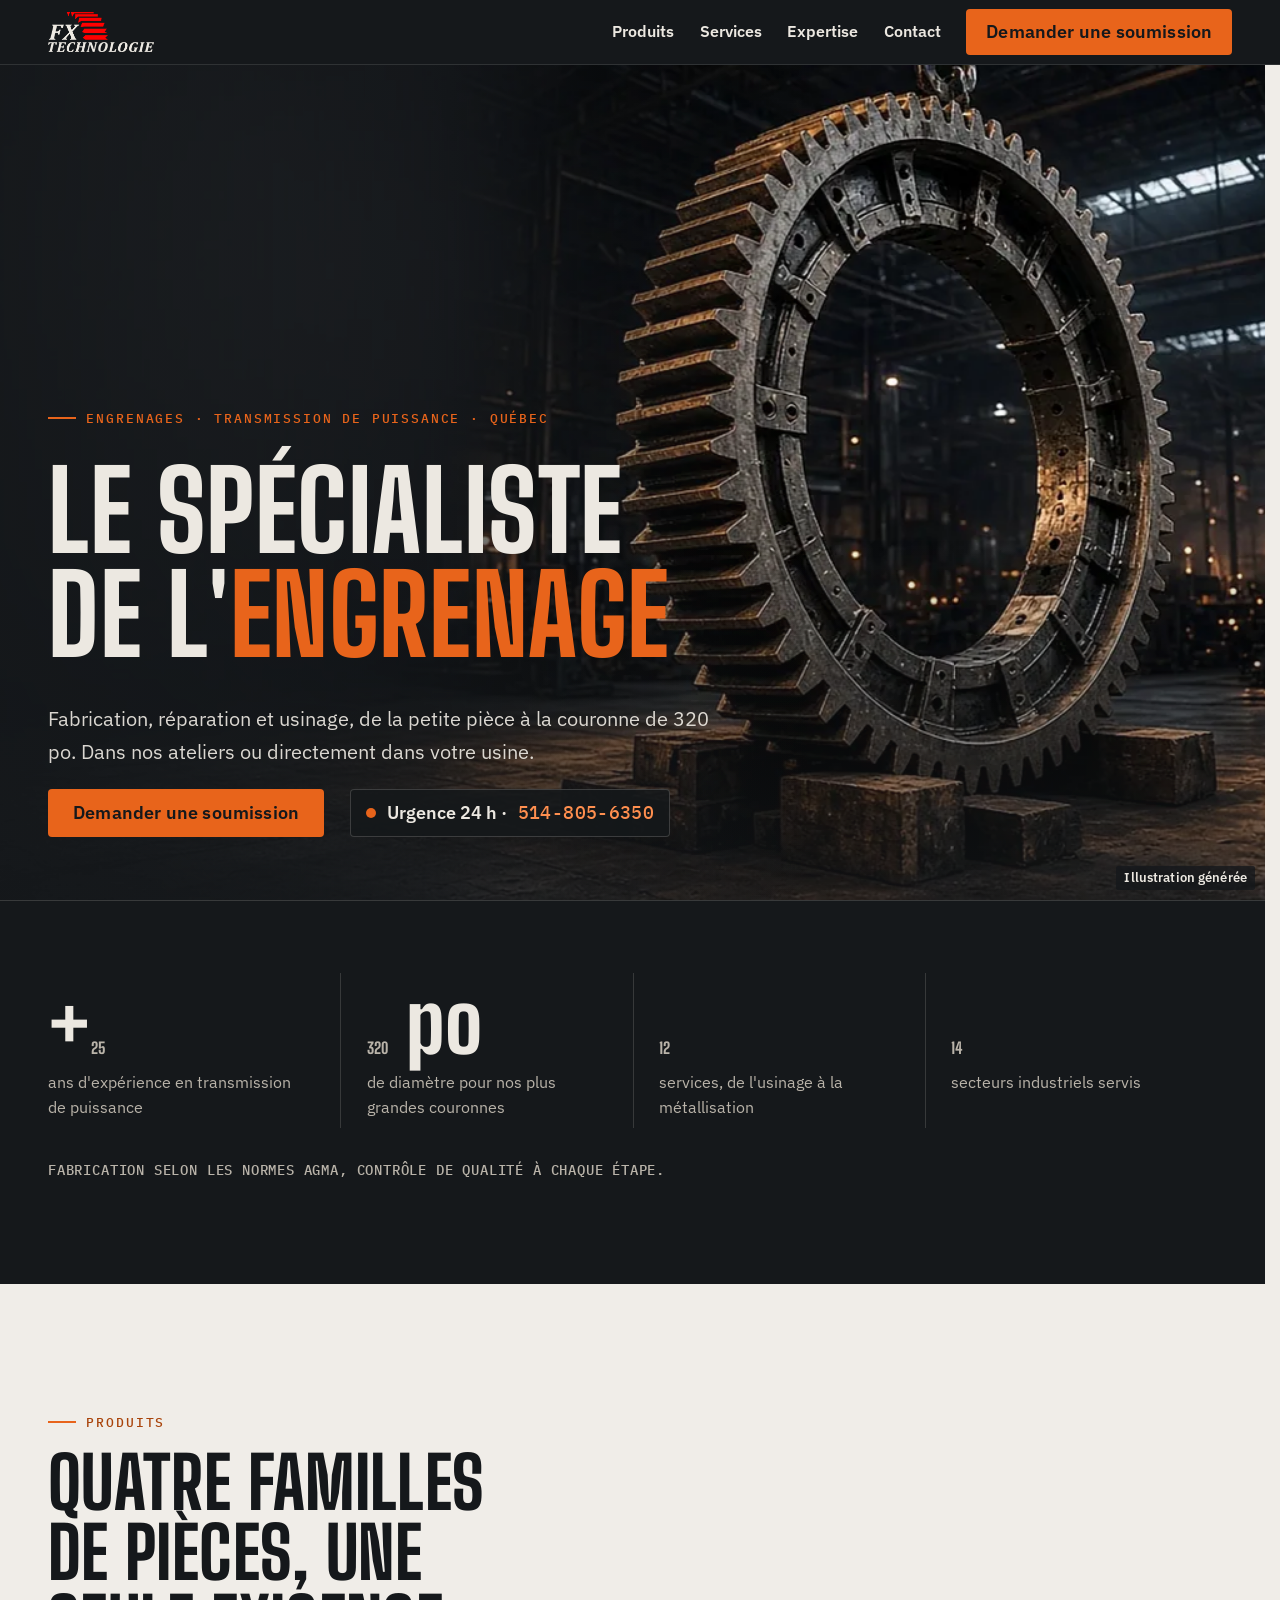
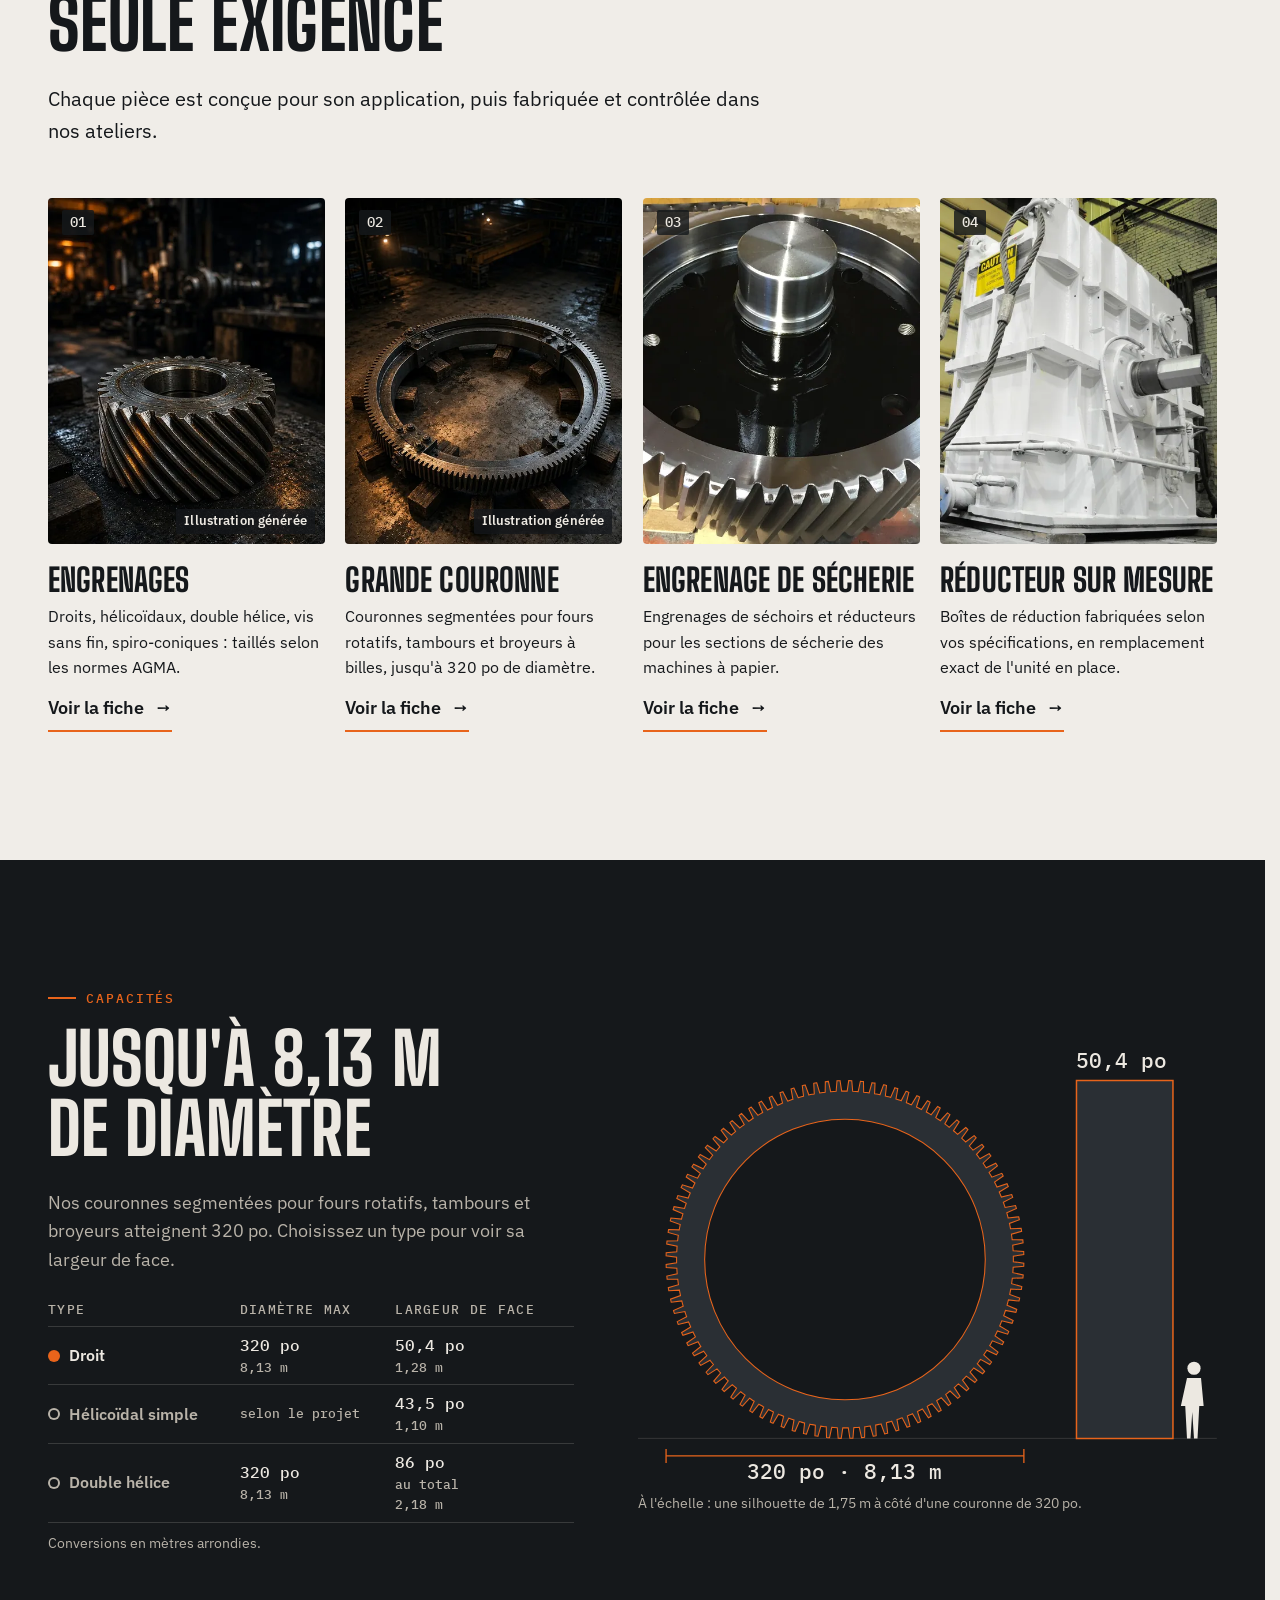
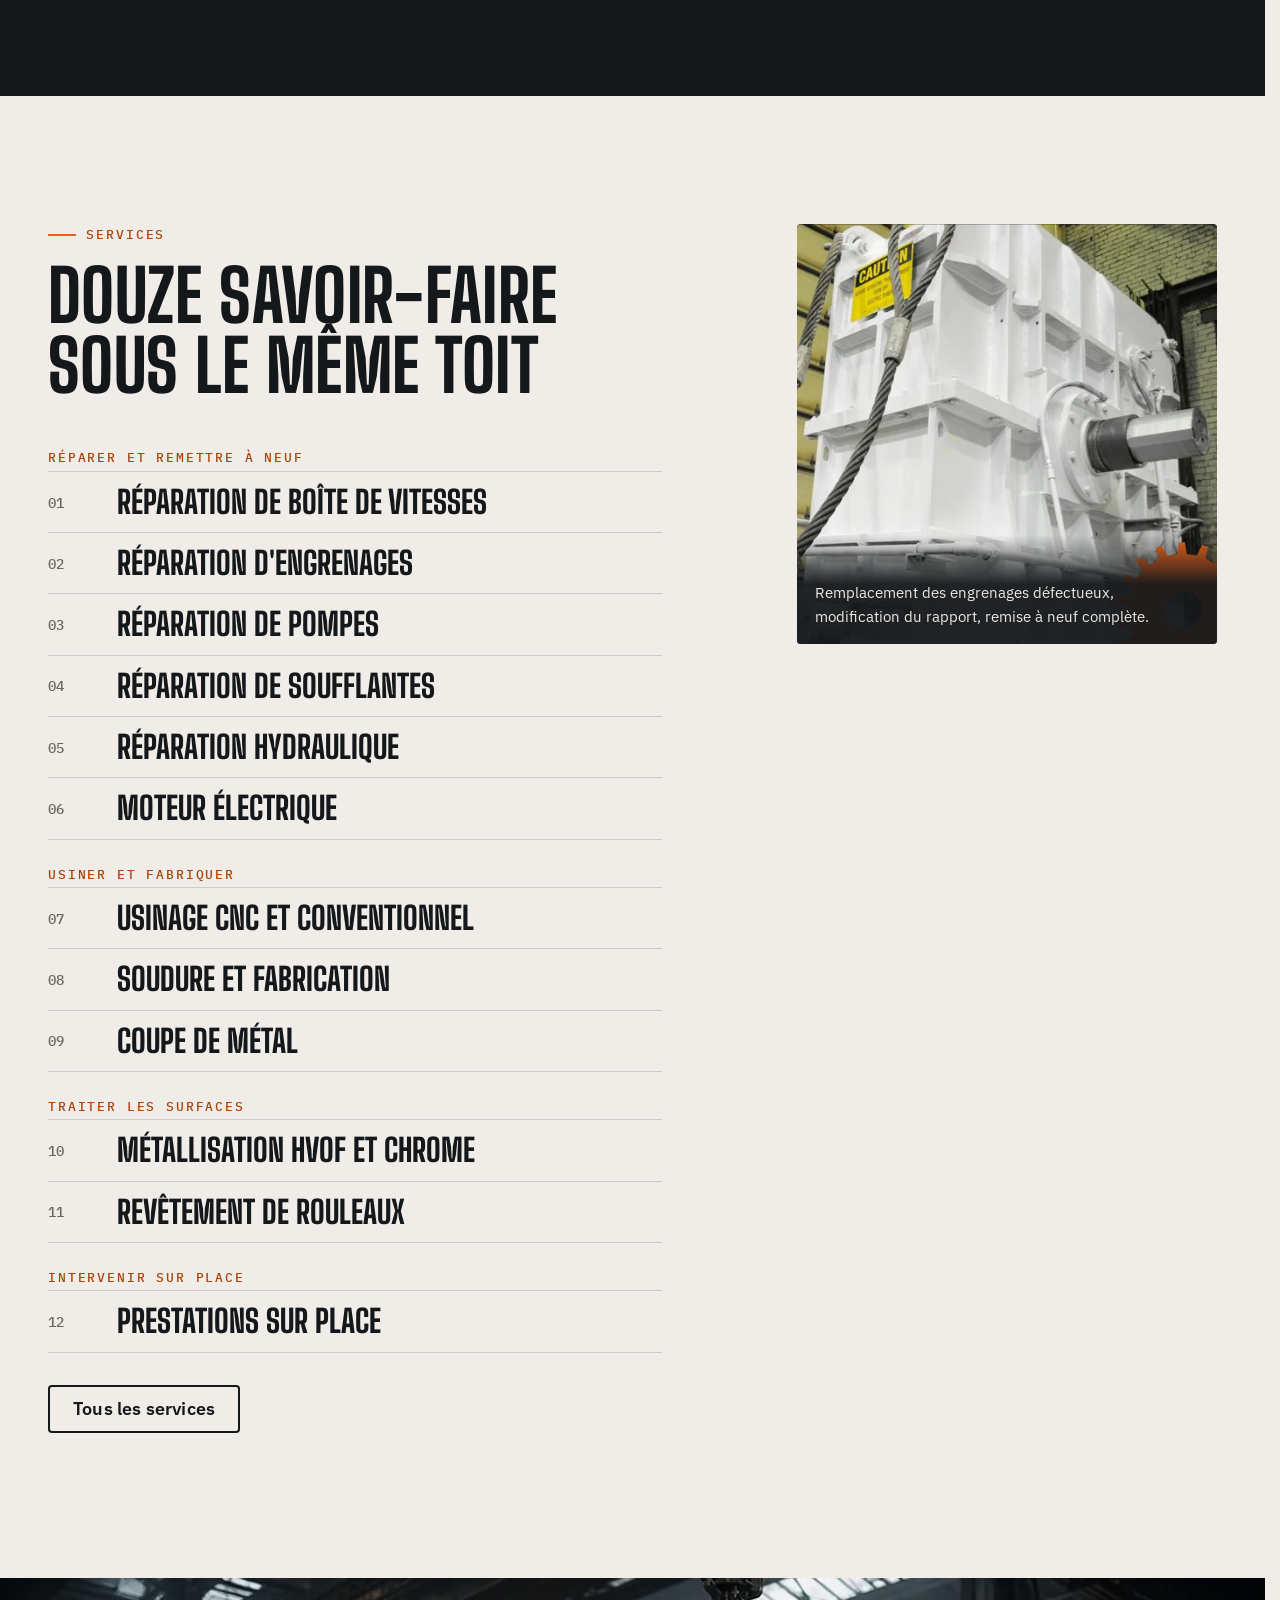
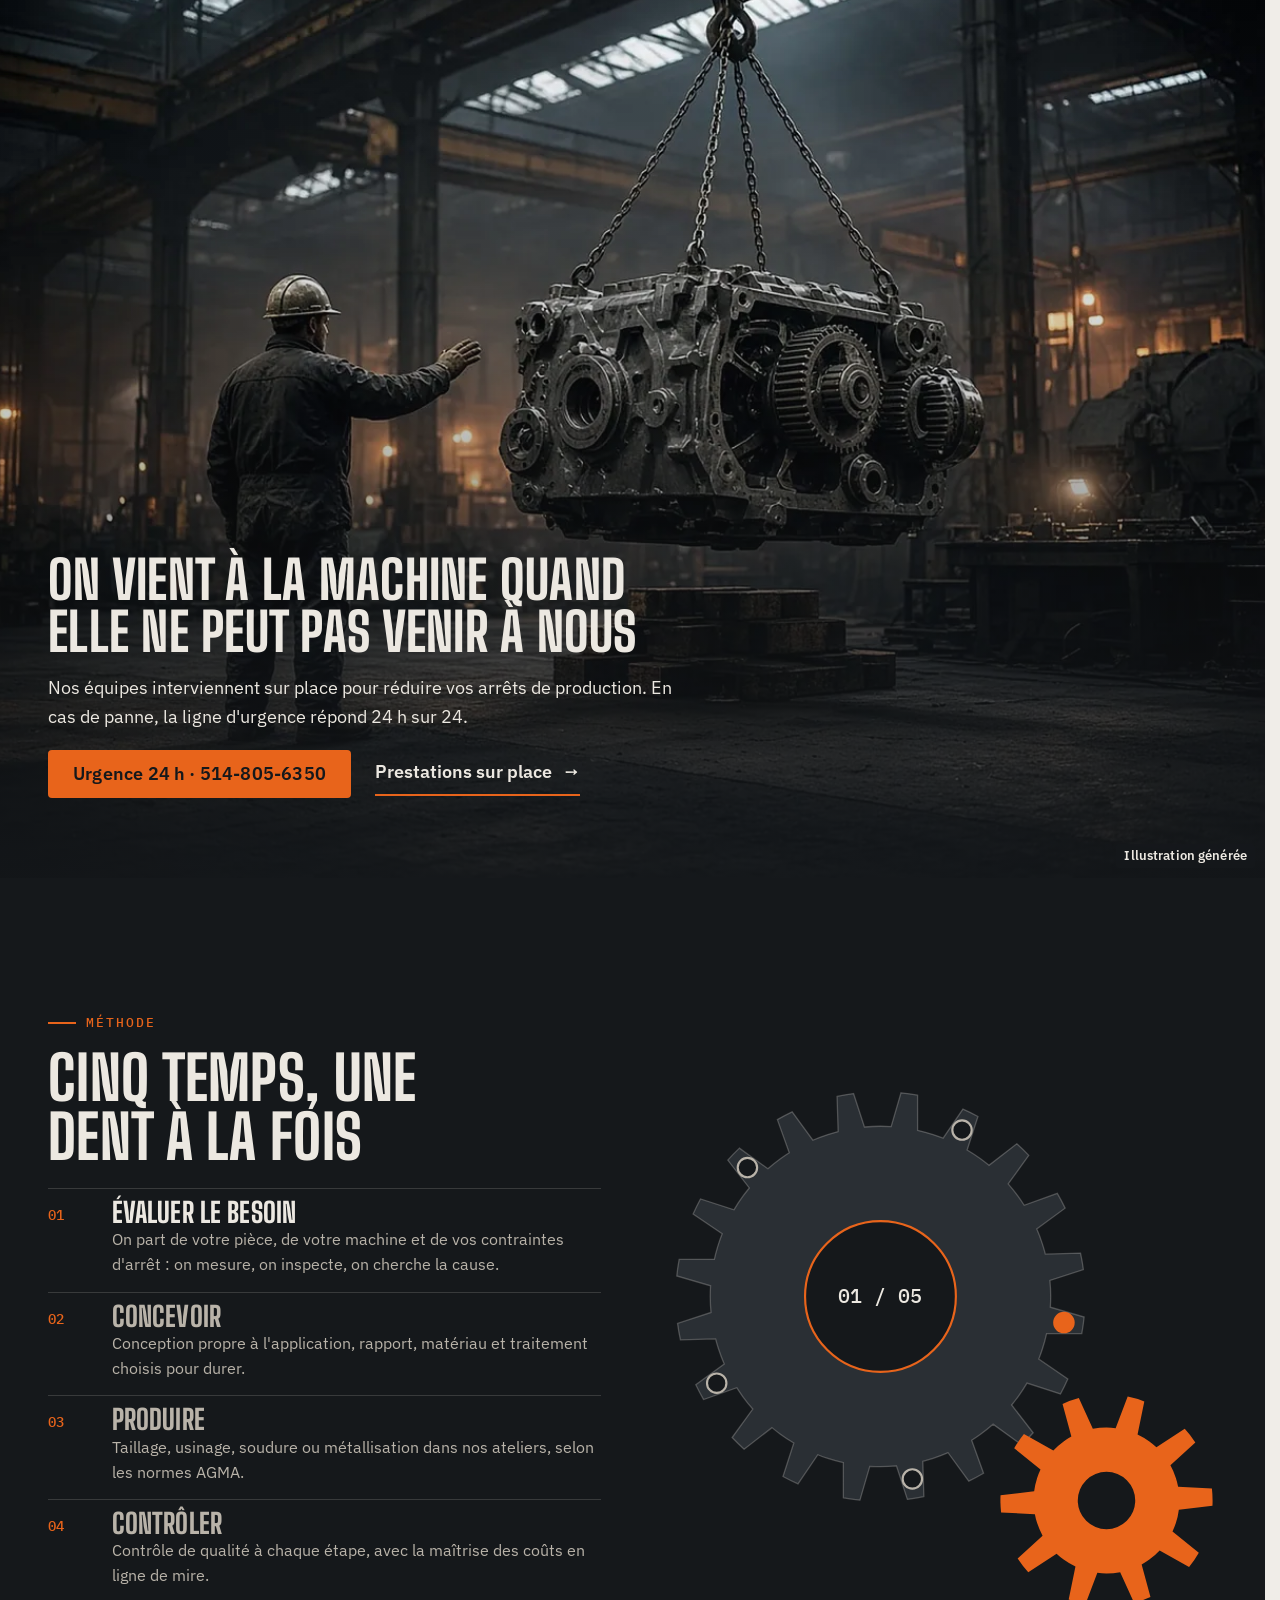
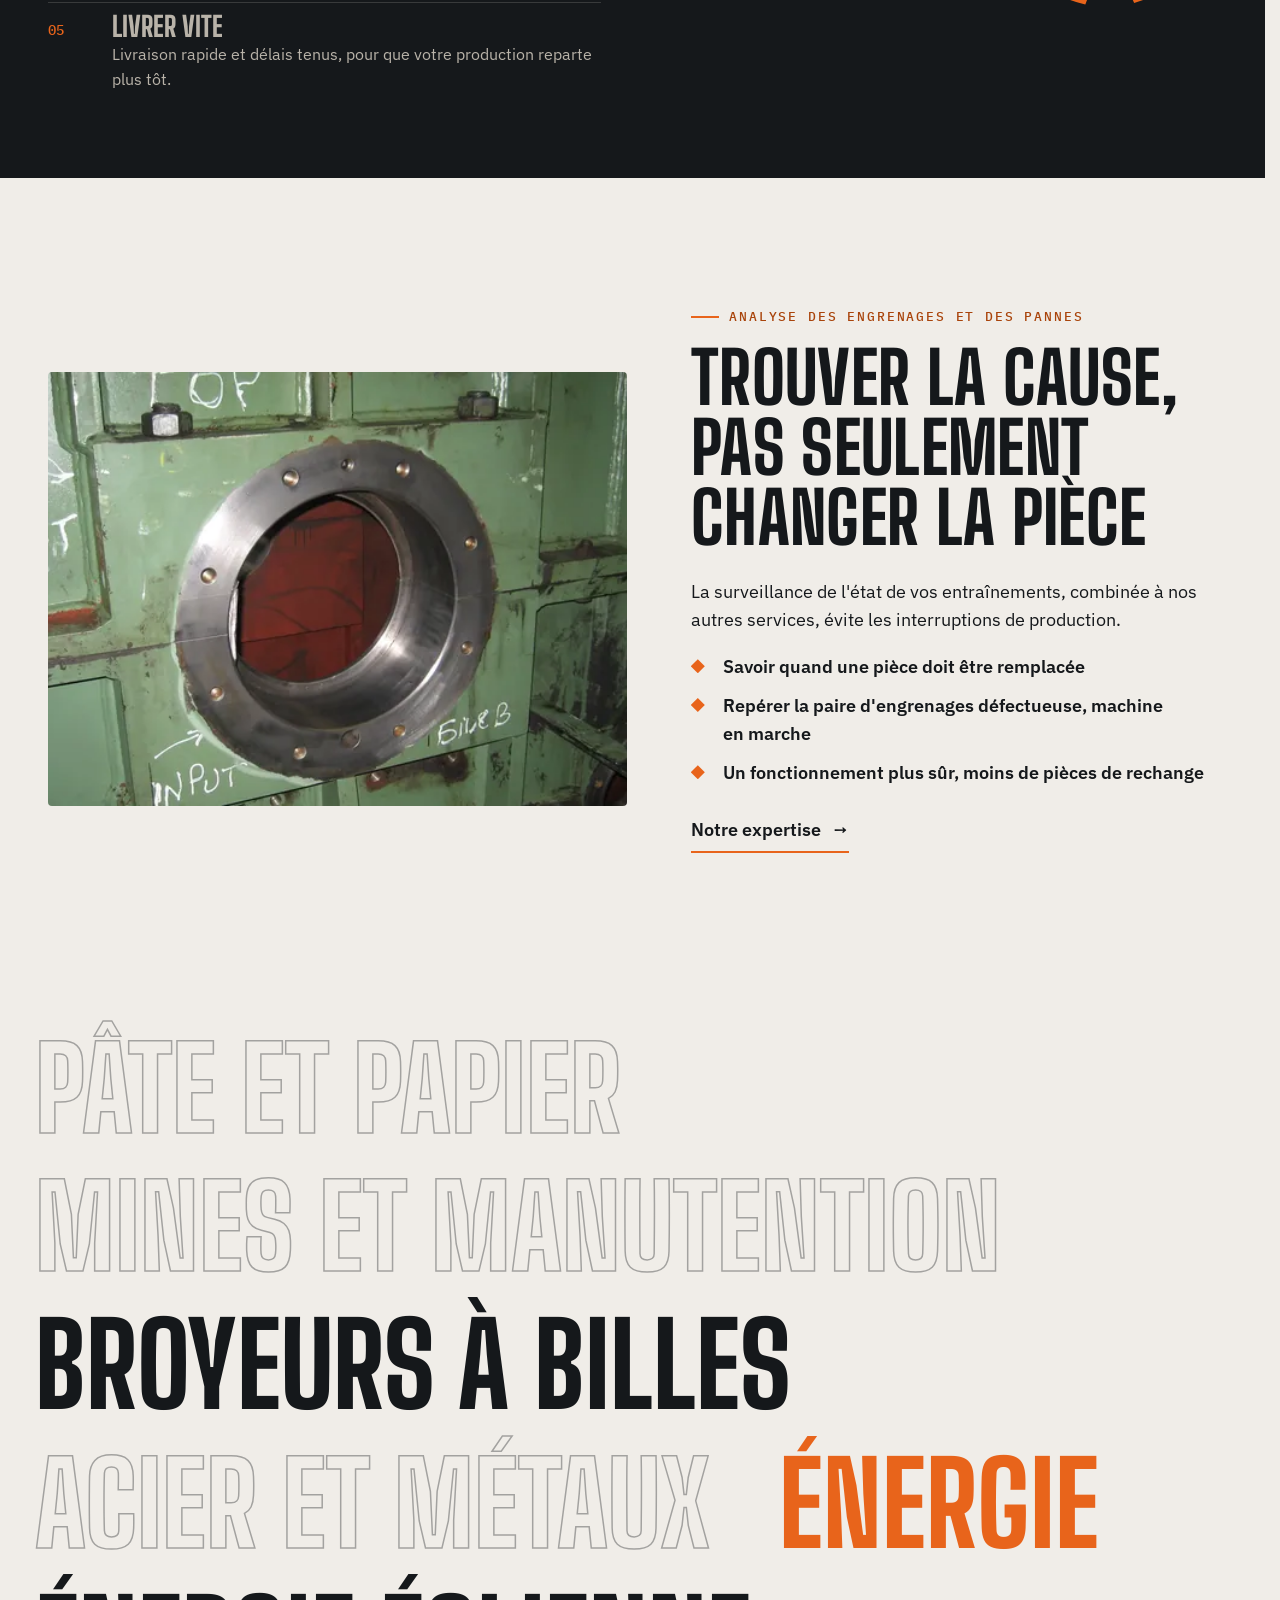
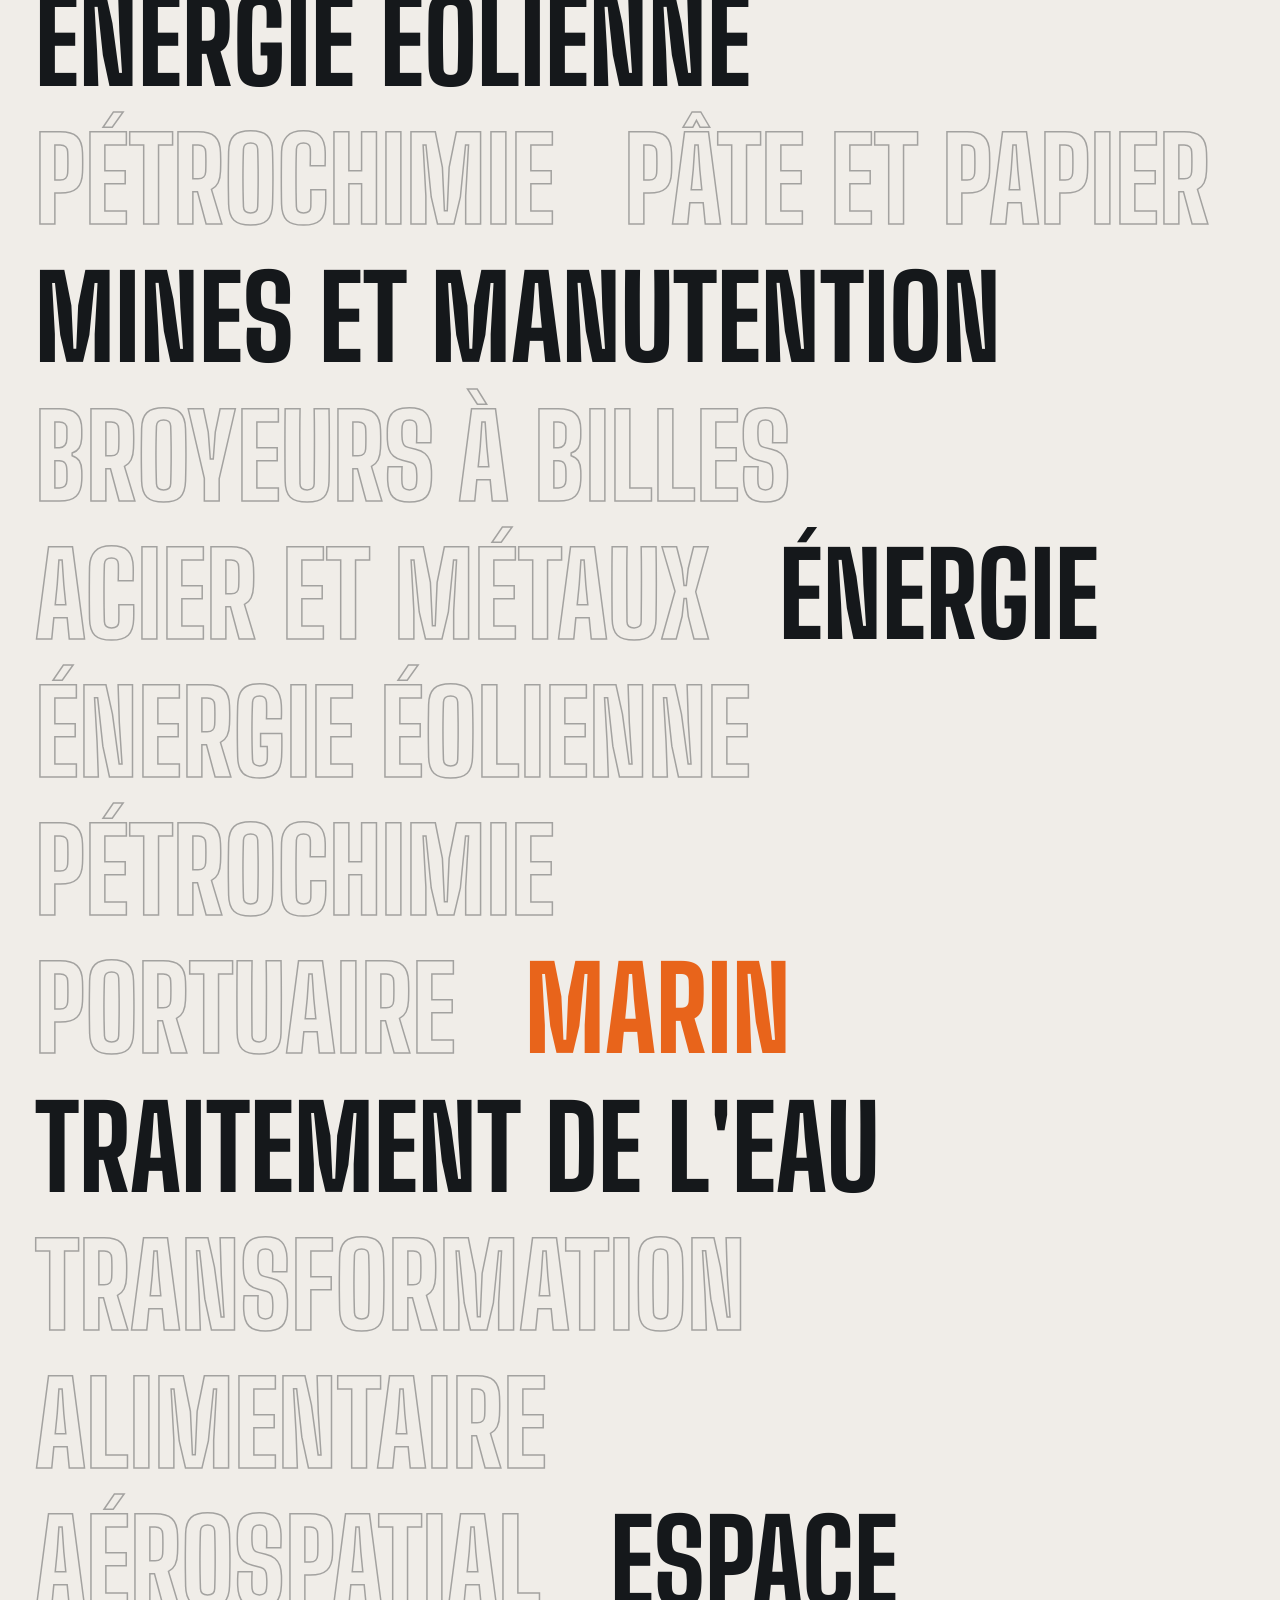
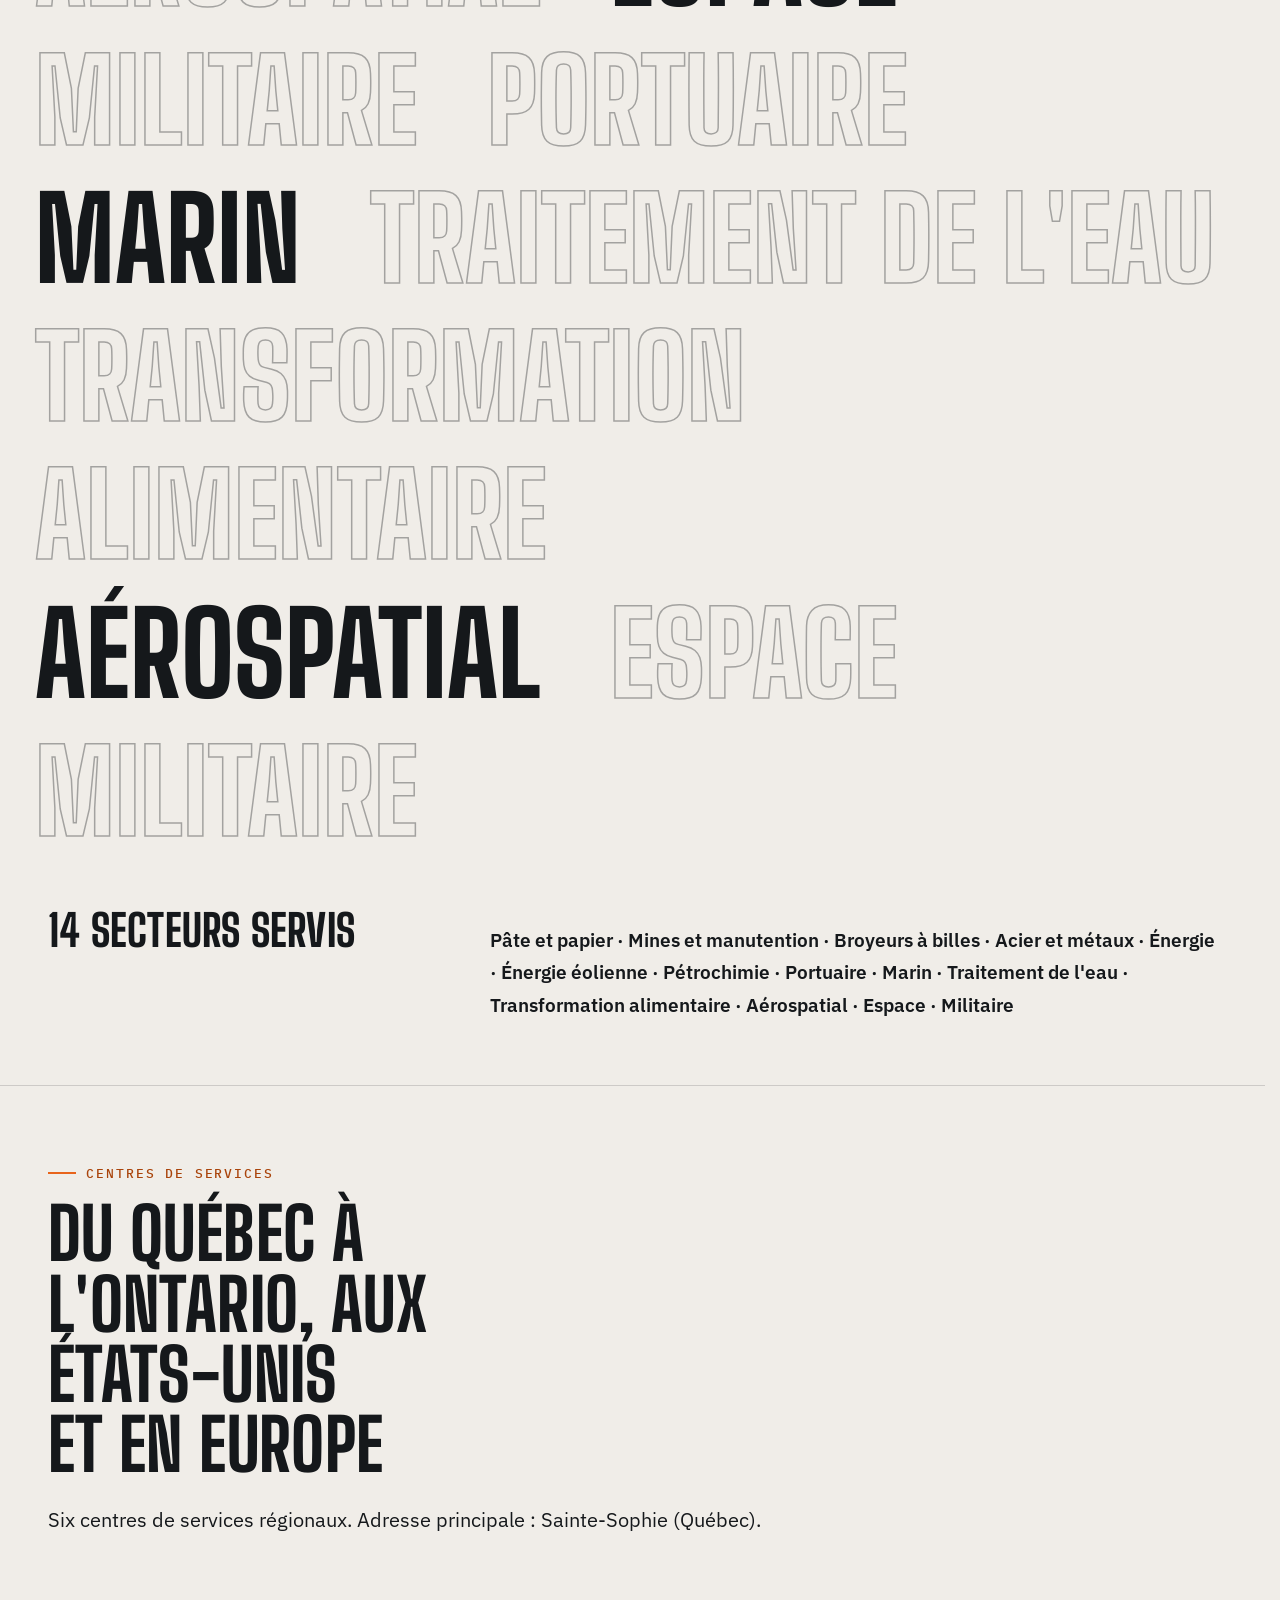
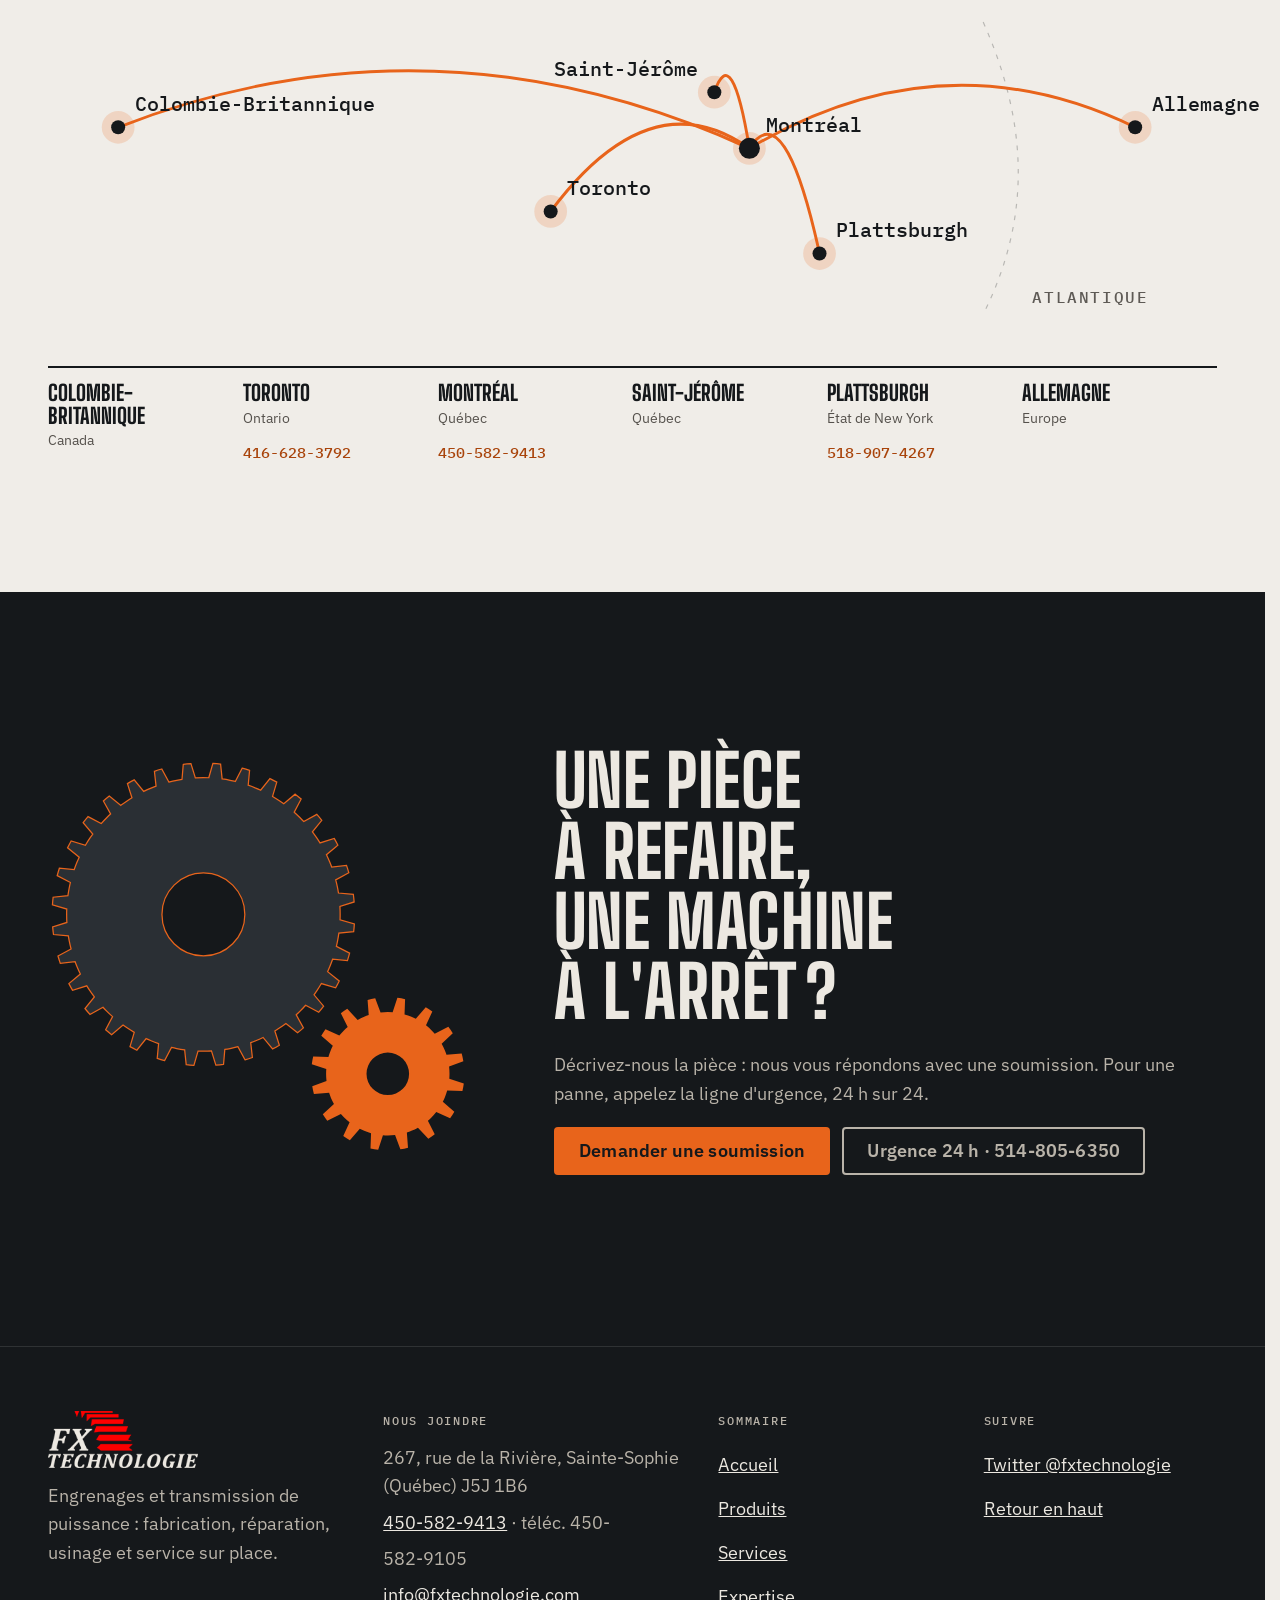
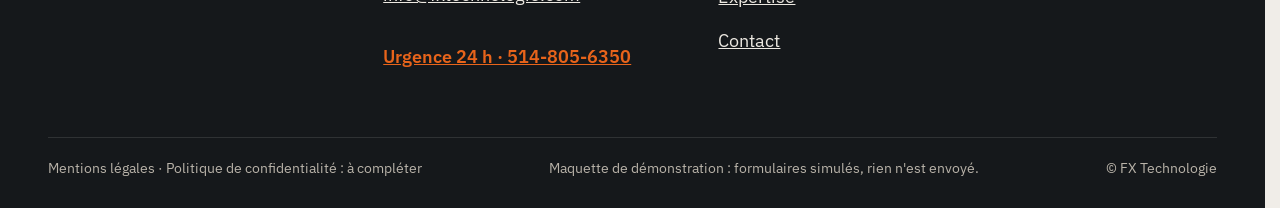
==== index.html @ bedfe00f "Maquette v1" ====
<!doctype html>
<html lang="fr" data-v="1">
<head>
<meta charset="utf-8">
<meta name="viewport" content="width=device-width, initial-scale=1, viewport-fit=cover">
<title>FX Technologie : le spécialiste de l&#39;engrenage au Québec</title>
<meta name="description" content="Fabrication, réparation et usinage d&#39;engrenages, de grandes couronnes et de réducteurs, en atelier ou sur place. Urgence 24 h.">
<meta name="robots" content="noindex, nofollow">
<link rel="canonical" href="https://fxtechnologie-maquette.vercel.app/">
<style>:root{--fond:#F0EDE8;--texte:#15181B;--voile-fond:#15181B;--ouverture-fond:#15181B;--menu-fond:#15181B}:root { --entete-h: 72px; --barres-h: 0px; } html { background: var(--fond); color: var(--texte); scrollbar-gutter: stable; } body { margin: 0; background: var(--fond); } html.js:not(.secours):not([data-arrivee="retour"]) [data-anime] { opacity: 0; } html.js:not(.secours):not([data-arrivee="retour"]) [data-anime].vu { opacity: 1; } [data-voile] { position: fixed; inset: 0; z-index: 900; background: var(--voile-fond); transform: translateY(100%); visibility: hidden; pointer-events: none; } html[data-arrivee="voile"]:not(.voile-leve):not(.secours) [data-voile] { transform: none; visibility: visible; } html.secours [data-voile] { visibility: hidden !important; } .ouverture-panneau { position: fixed; inset: 0; z-index: 850; display: none; place-content: center; justify-items: center; background: var(--ouverture-fond, var(--voile-fond)); color: var(--fond); text-align: center; } html.js[data-arrivee="intro"]:not(.secours):not(.intro-finie) .ouverture-panneau { display: grid; } html.defilement-bloque, html.defilement-bloque body, html.js[data-arrivee="intro"]:not(.secours):not(.intro-finie), html.js[data-arrivee="intro"]:not(.secours):not(.intro-finie) body, html[data-arrivee="voile"]:not(.voile-leve):not(.secours), html[data-arrivee="voile"]:not(.voile-leve):not(.secours) body { overflow: hidden; } html.js[data-arrivee="intro"]:not(.secours):not(.intro-finie) { background-color: var(--ouverture-fond, var(--voile-fond)); } html[data-arrivee="voile"]:not(.voile-leve):not(.secours) { background-color: var(--voile-fond); }</style>
<script>(function () {
var d = document.documentElement, ss = null, ls = null;
try { ss = window.sessionStorage; ls = window.localStorage; } catch (e) {}
d.classList.add('js');
var nav = performance.getEntriesByType ? performance.getEntriesByType('navigation')[0] : null;
var type = nav ? nav.type : 'navigate';
var depart = null;
try { depart = JSON.parse(ss.getItem('socle:depart') || 'null'); ss.removeItem('socle:depart'); } catch (e) {}
if (depart && !(Date.now() - depart.t < 15000)) depart = null;
var mode = type === 'back_forward' ? 'retour' : type === 'reload' ? 'intro' : depart ? 'voile' : 'intro';
d.setAttribute('data-arrivee', mode);
if (mode === 'voile' && depart.couleur) d.style.setProperty('--voile-fond', depart.couleur);
if (type === 'reload' && 'scrollRestoration' in history) {
history.scrollRestoration = 'manual';
}
try {
var choisie = ls && ls.getItem('socle:langue');
var langue = (d.lang || '').slice(0, 2);
if (choisie && choisie !== langue && type === 'navigate' && !depart) {
var alt = document.querySelector('link[rel="alternate"][hreflang="' + choisie + '"]');
if (alt) location.replace(new URL(alt.href).pathname + location.search + location.hash);
}
} catch (e) {}
setTimeout(function () { if (!d.classList.contains('demarre')) d.classList.add('secours'); }, 2000);
})();</script>
<link rel="preload" href="/assets/fonts/bsd-800.woff2" as="font" type="font/woff2" crossorigin>
<link rel="preload" href="/assets/fonts/plex-400.woff2" as="font" type="font/woff2" crossorigin>
<link rel="stylesheet" href="/assets/css/socle.css?v=1">
<link rel="stylesheet" href="/assets/css/site.css?v=1">
<link rel="modulepreload" href="/assets/js/site.js?v=1">
<link rel="modulepreload" href="/assets/js/socle/index.js?v=1">
<script src="/assets/vendor/gsap.min.js" defer></script>
<script src="/assets/vendor/ScrollTrigger.min.js" defer></script>
<script src="/assets/vendor/SplitText.min.js" defer></script>
<script type="module" src="/assets/js/site.js?v=1"></script>
<meta name="theme-color" content="#15181B">
<link rel="icon" href="/assets/images/favicon.svg" type="image/svg+xml">
<link rel="apple-touch-icon" href="/assets/images/apple-touch-icon.png">
<meta property="og:type" content="website">
<meta property="og:site_name" content="FX Technologie">
<meta property="og:locale" content="fr_FR">
<meta property="og:title" content="FX Technologie : le spécialiste de l&#39;engrenage au Québec">
<meta property="og:description" content="Fabrication, réparation et usinage d&#39;engrenages, de grandes couronnes et de réducteurs, en atelier ou sur place. Urgence 24 h.">
<meta property="og:url" content="https://fxtechnologie-maquette.vercel.app/">
<meta property="og:image" content="https://fxtechnologie-maquette.vercel.app/assets/partage/accueil-fr.jpg">
<meta property="og:image:width" content="1200">
<meta property="og:image:height" content="630">
<meta property="og:image:alt" content="FX Technologie, le spécialiste de l&#39;engrenage : grande couronne dans un atelier">
<meta name="twitter:card" content="summary_large_image">
<script type="application/ld+json">{"@context":"https://schema.org","@type":"LocalBusiness","name":"FX Technologie","url":"https://fxtechnologie-maquette.vercel.app/","description":"Fabrication, réparation et usinage d'engrenages et de composants de transmission de puissance.","telephone":"+1-450-582-9413","faxNumber":"+1-450-582-9105","email":"info@fxtechnologie.com","address":{"@type":"PostalAddress","streetAddress":"267, rue de la Rivière","addressLocality":"Sainte-Sophie","addressRegion":"QC","postalCode":"J5J 1B6","addressCountry":"CA"},"sameAs":["https://twitter.com/fxtechnologie"]}</script>
</head>
<body id="haut">
<div data-voile data-forme="iris" aria-hidden="true"><div class="voile-contenu"><svg class="voile-roue" viewBox="0 0 100 100" aria-hidden="true"><path d="M89.00 50.00 A39.00 39.00 0 0 1 88.95 52.04 L95.84 53.85 A46.00 46.00 0 0 1 95.47 56.96 L88.35 57.11 A39.00 39.00 0 0 1 87.67 60.09 A39.00 39.00 0 0 1 87.09 62.05 L93.28 65.58 A46.00 46.00 0 0 1 92.12 68.49 L85.20 66.79 A39.00 39.00 0 0 1 83.77 69.50 A39.00 39.00 0 0 1 82.71 71.24 L87.77 76.25 A46.00 46.00 0 0 1 85.90 78.76 L79.66 75.33 A39.00 39.00 0 0 1 77.58 77.58 A39.00 39.00 0 0 1 76.10 78.98 L79.69 85.13 A46.00 46.00 0 0 1 77.23 87.07 L72.09 82.14 A39.00 39.00 0 0 1 69.50 83.77 A39.00 39.00 0 0 1 67.71 84.75 L69.59 91.62 A46.00 46.00 0 0 1 66.71 92.86 L63.02 86.76 A39.00 39.00 0 0 1 60.09 87.67 A39.00 39.00 0 0 1 58.11 88.15 L58.15 95.27 A46.00 46.00 0 0 1 55.05 95.72 L53.06 88.88 A39.00 39.00 0 0 1 50.00 89.00 A39.00 39.00 0 0 1 47.96 88.95 L46.15 95.84 A46.00 46.00 0 0 1 43.04 95.47 L42.89 88.35 A39.00 39.00 0 0 1 39.91 87.67 A39.00 39.00 0 0 1 37.95 87.09 L34.42 93.28 A46.00 46.00 0 0 1 31.51 92.12 L33.21 85.20 A39.00 39.00 0 0 1 30.50 83.77 A39.00 39.00 0 0 1 28.76 82.71 L23.75 87.77 A46.00 46.00 0 0 1 21.24 85.90 L24.67 79.66 A39.00 39.00 0 0 1 22.42 77.58 A39.00 39.00 0 0 1 21.02 76.10 L14.87 79.69 A46.00 46.00 0 0 1 12.93 77.23 L17.86 72.09 A39.00 39.00 0 0 1 16.23 69.50 A39.00 39.00 0 0 1 15.25 67.71 L8.38 69.59 A46.00 46.00 0 0 1 7.14 66.71 L13.24 63.02 A39.00 39.00 0 0 1 12.33 60.09 A39.00 39.00 0 0 1 11.85 58.11 L4.73 58.15 A46.00 46.00 0 0 1 4.28 55.05 L11.12 53.06 A39.00 39.00 0 0 1 11.00 50.00 A39.00 39.00 0 0 1 11.05 47.96 L4.16 46.15 A46.00 46.00 0 0 1 4.53 43.04 L11.65 42.89 A39.00 39.00 0 0 1 12.33 39.91 A39.00 39.00 0 0 1 12.91 37.95 L6.72 34.42 A46.00 46.00 0 0 1 7.88 31.51 L14.80 33.21 A39.00 39.00 0 0 1 16.23 30.50 A39.00 39.00 0 0 1 17.29 28.76 L12.23 23.75 A46.00 46.00 0 0 1 14.10 21.24 L20.34 24.67 A39.00 39.00 0 0 1 22.42 22.42 A39.00 39.00 0 0 1 23.90 21.02 L20.31 14.87 A46.00 46.00 0 0 1 22.77 12.93 L27.91 17.86 A39.00 39.00 0 0 1 30.50 16.23 A39.00 39.00 0 0 1 32.29 15.25 L30.41 8.38 A46.00 46.00 0 0 1 33.29 7.14 L36.98 13.24 A39.00 39.00 0 0 1 39.91 12.33 A39.00 39.00 0 0 1 41.89 11.85 L41.85 4.73 A46.00 46.00 0 0 1 44.95 4.28 L46.94 11.12 A39.00 39.00 0 0 1 50.00 11.00 A39.00 39.00 0 0 1 52.04 11.05 L53.85 4.16 A46.00 46.00 0 0 1 56.96 4.53 L57.11 11.65 A39.00 39.00 0 0 1 60.09 12.33 A39.00 39.00 0 0 1 62.05 12.91 L65.58 6.72 A46.00 46.00 0 0 1 68.49 7.88 L66.79 14.80 A39.00 39.00 0 0 1 69.50 16.23 A39.00 39.00 0 0 1 71.24 17.29 L76.25 12.23 A46.00 46.00 0 0 1 78.76 14.10 L75.33 20.34 A39.00 39.00 0 0 1 77.58 22.42 A39.00 39.00 0 0 1 78.98 23.90 L85.13 20.31 A46.00 46.00 0 0 1 87.07 22.77 L82.14 27.91 A39.00 39.00 0 0 1 83.77 30.50 A39.00 39.00 0 0 1 84.75 32.29 L91.62 30.41 A46.00 46.00 0 0 1 92.86 33.29 L86.76 36.98 A39.00 39.00 0 0 1 87.67 39.91 A39.00 39.00 0 0 1 88.15 41.89 L95.27 41.85 A46.00 46.00 0 0 1 95.72 44.95 L88.88 46.94 A39.00 39.00 0 0 1 89.00 50.00Z M62.00 50.00 A12.00 12.00 0 1 0 38.00 50.00 A12.00 12.00 0 1 0 62.00 50.00Z"/></svg><span data-voile-libelle>Accueil</span></div></div>
<div class="ouverture-panneau" data-ouverture aria-hidden="true">
  <div class="ouverture-train">
    <svg class="ouverture-roue" viewBox="0 0 400 400"><path d="M378.00 200.00 A178.00 178.00 0 0 1 377.91 205.59 L395.75 209.85 A196.00 196.00 0 0 1 395.19 217.83 L376.93 219.53 A178.00 178.00 0 0 1 375.81 227.85 A178.00 178.00 0 0 1 374.85 233.35 L391.80 240.35 A196.00 196.00 0 0 1 389.99 248.15 L371.69 246.97 A178.00 178.00 0 0 1 369.29 255.01 A178.00 178.00 0 0 1 367.48 260.30 L383.13 269.86 A196.00 196.00 0 0 1 380.12 277.28 L362.23 273.25 A178.00 178.00 0 0 1 358.60 280.81 A178.00 178.00 0 0 1 355.98 285.75 L369.95 297.64 A196.00 196.00 0 0 1 365.82 304.50 L348.77 297.73 A178.00 178.00 0 0 1 344.01 304.63 A178.00 178.00 0 0 1 340.65 309.10 L352.58 323.03 A196.00 196.00 0 0 1 347.43 329.15 L331.65 319.80 A178.00 178.00 0 0 1 325.87 325.87 A178.00 178.00 0 0 1 321.85 329.76 L331.45 345.38 A196.00 196.00 0 0 1 325.41 350.63 L311.29 338.92 A178.00 178.00 0 0 1 304.63 344.01 A178.00 178.00 0 0 1 300.05 347.22 L307.09 364.16 A196.00 196.00 0 0 1 300.30 368.39 L288.19 354.62 A178.00 178.00 0 0 1 280.81 358.60 A178.00 178.00 0 0 1 275.79 361.06 L280.10 378.89 A196.00 196.00 0 0 1 272.72 382.01 L262.92 366.51 A178.00 178.00 0 0 1 255.01 369.29 A178.00 178.00 0 0 1 249.66 370.93 L251.12 389.21 A196.00 196.00 0 0 1 243.36 391.14 L236.10 374.30 A178.00 178.00 0 0 1 227.85 375.81 A178.00 178.00 0 0 1 222.31 376.60 L220.90 394.88 A196.00 196.00 0 0 1 212.92 395.57 L208.38 377.80 A178.00 178.00 0 0 1 200.00 378.00 A178.00 178.00 0 0 1 194.41 377.91 L190.15 395.75 A196.00 196.00 0 0 1 182.17 395.19 L180.47 376.93 A178.00 178.00 0 0 1 172.15 375.81 A178.00 178.00 0 0 1 166.65 374.85 L159.65 391.80 A196.00 196.00 0 0 1 151.85 389.99 L153.03 371.69 A178.00 178.00 0 0 1 144.99 369.29 A178.00 178.00 0 0 1 139.70 367.48 L130.14 383.13 A196.00 196.00 0 0 1 122.72 380.12 L126.75 362.23 A178.00 178.00 0 0 1 119.19 358.60 A178.00 178.00 0 0 1 114.25 355.98 L102.36 369.95 A196.00 196.00 0 0 1 95.50 365.82 L102.27 348.77 A178.00 178.00 0 0 1 95.37 344.01 A178.00 178.00 0 0 1 90.90 340.65 L76.97 352.58 A196.00 196.00 0 0 1 70.85 347.43 L80.20 331.65 A178.00 178.00 0 0 1 74.13 325.87 A178.00 178.00 0 0 1 70.24 321.85 L54.62 331.45 A196.00 196.00 0 0 1 49.37 325.41 L61.08 311.29 A178.00 178.00 0 0 1 55.99 304.63 A178.00 178.00 0 0 1 52.78 300.05 L35.84 307.09 A196.00 196.00 0 0 1 31.61 300.30 L45.38 288.19 A178.00 178.00 0 0 1 41.40 280.81 A178.00 178.00 0 0 1 38.94 275.79 L21.11 280.10 A196.00 196.00 0 0 1 17.99 272.72 L33.49 262.92 A178.00 178.00 0 0 1 30.71 255.01 A178.00 178.00 0 0 1 29.07 249.66 L10.79 251.12 A196.00 196.00 0 0 1 8.86 243.36 L25.70 236.10 A178.00 178.00 0 0 1 24.19 227.85 A178.00 178.00 0 0 1 23.40 222.31 L5.12 220.90 A196.00 196.00 0 0 1 4.43 212.92 L22.20 208.38 A178.00 178.00 0 0 1 22.00 200.00 A178.00 178.00 0 0 1 22.09 194.41 L4.25 190.15 A196.00 196.00 0 0 1 4.81 182.17 L23.07 180.47 A178.00 178.00 0 0 1 24.19 172.15 A178.00 178.00 0 0 1 25.15 166.65 L8.20 159.65 A196.00 196.00 0 0 1 10.01 151.85 L28.31 153.03 A178.00 178.00 0 0 1 30.71 144.99 A178.00 178.00 0 0 1 32.52 139.70 L16.87 130.14 A196.00 196.00 0 0 1 19.88 122.72 L37.77 126.75 A178.00 178.00 0 0 1 41.40 119.19 A178.00 178.00 0 0 1 44.02 114.25 L30.05 102.36 A196.00 196.00 0 0 1 34.18 95.50 L51.23 102.27 A178.00 178.00 0 0 1 55.99 95.37 A178.00 178.00 0 0 1 59.35 90.90 L47.42 76.97 A196.00 196.00 0 0 1 52.57 70.85 L68.35 80.20 A178.00 178.00 0 0 1 74.13 74.13 A178.00 178.00 0 0 1 78.15 70.24 L68.55 54.62 A196.00 196.00 0 0 1 74.59 49.37 L88.71 61.08 A178.00 178.00 0 0 1 95.37 55.99 A178.00 178.00 0 0 1 99.95 52.78 L92.91 35.84 A196.00 196.00 0 0 1 99.70 31.61 L111.81 45.38 A178.00 178.00 0 0 1 119.19 41.40 A178.00 178.00 0 0 1 124.21 38.94 L119.90 21.11 A196.00 196.00 0 0 1 127.28 17.99 L137.08 33.49 A178.00 178.00 0 0 1 144.99 30.71 A178.00 178.00 0 0 1 150.34 29.07 L148.88 10.79 A196.00 196.00 0 0 1 156.64 8.86 L163.90 25.70 A178.00 178.00 0 0 1 172.15 24.19 A178.00 178.00 0 0 1 177.69 23.40 L179.10 5.12 A196.00 196.00 0 0 1 187.08 4.43 L191.62 22.20 A178.00 178.00 0 0 1 200.00 22.00 A178.00 178.00 0 0 1 205.59 22.09 L209.85 4.25 A196.00 196.00 0 0 1 217.83 4.81 L219.53 23.07 A178.00 178.00 0 0 1 227.85 24.19 A178.00 178.00 0 0 1 233.35 25.15 L240.35 8.20 A196.00 196.00 0 0 1 248.15 10.01 L246.97 28.31 A178.00 178.00 0 0 1 255.01 30.71 A178.00 178.00 0 0 1 260.30 32.52 L269.86 16.87 A196.00 196.00 0 0 1 277.28 19.88 L273.25 37.77 A178.00 178.00 0 0 1 280.81 41.40 A178.00 178.00 0 0 1 285.75 44.02 L297.64 30.05 A196.00 196.00 0 0 1 304.50 34.18 L297.73 51.23 A178.00 178.00 0 0 1 304.63 55.99 A178.00 178.00 0 0 1 309.10 59.35 L323.03 47.42 A196.00 196.00 0 0 1 329.15 52.57 L319.80 68.35 A178.00 178.00 0 0 1 325.87 74.13 A178.00 178.00 0 0 1 329.76 78.15 L345.38 68.55 A196.00 196.00 0 0 1 350.63 74.59 L338.92 88.71 A178.00 178.00 0 0 1 344.01 95.37 A178.00 178.00 0 0 1 347.22 99.95 L364.16 92.91 A196.00 196.00 0 0 1 368.39 99.70 L354.62 111.81 A178.00 178.00 0 0 1 358.60 119.19 A178.00 178.00 0 0 1 361.06 124.21 L378.89 119.90 A196.00 196.00 0 0 1 382.01 127.28 L366.51 137.08 A178.00 178.00 0 0 1 369.29 144.99 A178.00 178.00 0 0 1 370.93 150.34 L389.21 148.88 A196.00 196.00 0 0 1 391.14 156.64 L374.30 163.90 A178.00 178.00 0 0 1 375.81 172.15 A178.00 178.00 0 0 1 376.60 177.69 L394.88 179.10 A196.00 196.00 0 0 1 395.57 187.08 L377.80 191.62 A178.00 178.00 0 0 1 378.00 200.00Z M254.00 200.00 A54.00 54.00 0 1 0 146.00 200.00 A54.00 54.00 0 1 0 254.00 200.00Z"/><g class="ouverture-rayons"><circle cx="312.0" cy="200.0" r="30"/><circle cx="256.0" cy="297.0" r="30"/><circle cx="144.0" cy="297.0" r="30"/><circle cx="88.0" cy="200.0" r="30"/><circle cx="144.0" cy="103.0" r="30"/><circle cx="256.0" cy="103.0" r="30"/></g></svg>
    <svg class="ouverture-pignon" viewBox="0 0 160 160" data-ouverture-objet><path d="M141.00 80.00 A61.00 61.00 0 0 1 140.81 84.79 L157.38 89.78 A78.00 78.00 0 0 1 155.99 97.61 L138.71 96.56 A61.00 61.00 0 0 1 136.36 103.34 A61.00 61.00 0 0 1 134.35 107.69 L147.75 118.65 A78.00 78.00 0 0 1 143.46 125.35 L127.90 117.76 A61.00 61.00 0 0 1 123.13 123.13 A61.00 61.00 0 0 1 119.62 126.38 L127.81 141.63 A78.00 78.00 0 0 1 121.28 146.18 L109.81 133.22 A61.00 61.00 0 0 1 103.34 136.36 A61.00 61.00 0 0 1 98.85 138.01 L100.58 155.24 A78.00 78.00 0 0 1 92.81 156.94 L87.17 140.58 A61.00 61.00 0 0 1 80.00 141.00 A61.00 61.00 0 0 1 75.21 140.81 L70.22 157.38 A78.00 78.00 0 0 1 62.39 155.99 L63.44 138.71 A61.00 61.00 0 0 1 56.66 136.36 A61.00 61.00 0 0 1 52.31 134.35 L41.35 147.75 A78.00 78.00 0 0 1 34.65 143.46 L42.24 127.90 A61.00 61.00 0 0 1 36.87 123.13 A61.00 61.00 0 0 1 33.62 119.62 L18.37 127.81 A78.00 78.00 0 0 1 13.82 121.28 L26.78 109.81 A61.00 61.00 0 0 1 23.64 103.34 A61.00 61.00 0 0 1 21.99 98.85 L4.76 100.58 A78.00 78.00 0 0 1 3.06 92.81 L19.42 87.17 A61.00 61.00 0 0 1 19.00 80.00 A61.00 61.00 0 0 1 19.19 75.21 L2.62 70.22 A78.00 78.00 0 0 1 4.01 62.39 L21.29 63.44 A61.00 61.00 0 0 1 23.64 56.66 A61.00 61.00 0 0 1 25.65 52.31 L12.25 41.35 A78.00 78.00 0 0 1 16.54 34.65 L32.10 42.24 A61.00 61.00 0 0 1 36.87 36.87 A61.00 61.00 0 0 1 40.38 33.62 L32.19 18.37 A78.00 78.00 0 0 1 38.72 13.82 L50.19 26.78 A61.00 61.00 0 0 1 56.66 23.64 A61.00 61.00 0 0 1 61.15 21.99 L59.42 4.76 A78.00 78.00 0 0 1 67.19 3.06 L72.83 19.42 A61.00 61.00 0 0 1 80.00 19.00 A61.00 61.00 0 0 1 84.79 19.19 L89.78 2.62 A78.00 78.00 0 0 1 97.61 4.01 L96.56 21.29 A61.00 61.00 0 0 1 103.34 23.64 A61.00 61.00 0 0 1 107.69 25.65 L118.65 12.25 A78.00 78.00 0 0 1 125.35 16.54 L117.76 32.10 A61.00 61.00 0 0 1 123.13 36.87 A61.00 61.00 0 0 1 126.38 40.38 L141.63 32.19 A78.00 78.00 0 0 1 146.18 38.72 L133.22 50.19 A61.00 61.00 0 0 1 136.36 56.66 A61.00 61.00 0 0 1 138.01 61.15 L155.24 59.42 A78.00 78.00 0 0 1 156.94 67.19 L140.58 72.83 A61.00 61.00 0 0 1 141.00 80.00Z M98.00 80.00 A18.00 18.00 0 1 0 62.00 80.00 A18.00 18.00 0 1 0 98.00 80.00Z"/></svg>
  </div>
  <img class="ouverture-logo" src="/assets/images/logo-fx-clair.png" alt="" width="210" height="79">
  <p class="ouverture-ligne">Le spécialiste de l&#39;engrenage</p>
  <canvas class="ouverture-etincelles" width="600" height="400"></canvas>
</div>
<a class="evitement" href="#contenu">Aller au contenu</a>
<header data-entete>
  <div class="entete-rangee">
    <a class="entete-logo" href="/" aria-label="FX Technologie : Accueil" data-libelle="Accueil" aria-current="page">
      <img src="/assets/images/logo-fx-clair.png" alt="FX Technologie" width="210" height="79">
    </a>
    <nav data-nav aria-label="Navigation principale">
      <ul><li><a href="/produits" data-libelle="Produits">Produits</a></li><li><a href="/services" data-libelle="Services">Services</a></li><li><a href="/expertise" data-libelle="Expertise">Expertise</a></li><li><a href="/contact" data-libelle="Contact">Contact</a></li></ul>
    </nav>
    <div class="entete-actions">
      <a class="bouton" href="/contact#soumission" data-libelle="Contact">Demander une soumission</a>
      <button type="button" data-menu-bouton aria-controls="menu" aria-expanded="false" data-libelle-ouvrir="Menu" data-libelle-fermer="Fermer"><span data-libelle-bouton>Menu</span></button>
      <a class="menu-sansjs" href="#menu" data-menu-lien>Menu</a>
    </div>
  </div>
</header>
<script>/* Avant le premier affichage : rangées de la navigation (même règle que ajusterNav dans assets/js/socle/entete.js)
   et hauteur réelle de l'en-tête, pour que rien ne saute quand le JavaScript du site prend la main. */
(function () {
  var h = document.documentElement, u = document.querySelector('[data-nav] ul'), e = document.querySelector('[data-entete]');
  if (u) {
    var deborde = function () { return u.scrollWidth > u.clientWidth + 1; }, c = deborde();
    if (c && window.matchMedia('(min-width: 900px)').matches) {
      h.classList.add('nav-deux-rangees'); c = deborde();
      if (c) { h.classList.add('nav-deux-lignes'); var a = u.querySelector('a'); c = !a || u.getBoundingClientRect().height > a.getBoundingClientRect().height * 2.5; }
      if (c) h.classList.remove('nav-deux-rangees', 'nav-deux-lignes');
    }
    if (c) h.classList.add('nav-compacte');
  }
  if (e) h.style.setProperty('--entete-h', Math.round(e.getBoundingClientRect().height) + 'px');
})();</script>
<span id="menu-ferme" aria-hidden="true"></span>
<div id="menu" data-menu role="dialog" aria-modal="true" aria-label="Menu">
  <p class="menu-sansjs-fermer"><a href="#menu-ferme">Fermer</a></p>
  <ul><li style="--i:0"><a href="/" class="menu-lien" data-libelle="Accueil" aria-current="page">Accueil</a></li><li style="--i:1"><a href="/produits" class="menu-lien" data-libelle="Produits">Produits</a></li><li style="--i:2"><a href="/services" class="menu-lien" data-libelle="Services">Services</a></li><li style="--i:3"><a href="/expertise" class="menu-lien" data-libelle="Expertise">Expertise</a></li><li style="--i:4"><a href="/contact" class="menu-lien" data-libelle="Contact">Contact</a></li></ul>
  <p class="menu-urgence"><a class="bouton" href="tel:+15148056350">Urgence 24 h · 514-805-6350</a></p>
  <p class="menu-coord"><a href="tel:+14505829413">450-582-9413</a> · <a href="mailto:info@fxtechnologie.com">info@fxtechnologie.com</a></p>
</div>
<main id="contenu" tabindex="-1">
<section class="hero sombre" id="debut">
  <figure class="media hero-media" data-grok data-iris-centre data-fx="parallaxe" data-fx-force="8" style="--cadrage:70% 47%;--cadrage-mobile:50% 60%">
  <picture><source media="(max-width: 760px) and (orientation: portrait)" srcset="/assets/images/grok/accueil-ouverture-mobile-640.webp 640w, /assets/images/grok/accueil-ouverture-mobile-1080.webp 1080w" sizes="100vw">
    <img src="/assets/images/grok/accueil-ouverture-1280.webp" srcset="/assets/images/grok/accueil-ouverture-640.webp 640w, /assets/images/grok/accueil-ouverture-1280.webp 1280w, /assets/images/grok/accueil-ouverture-1920.webp 1920w" sizes="100vw" alt="Grande couronne d&#39;engrenage dressée dans un atelier de mécanique lourde, la nuit" width="1280" height="720" fetchpriority="high" loading="eager" decoding="async">
  </picture><figcaption class="mention-ia">Illustration générée</figcaption>
</figure>
  <canvas class="etincelles hero-etincelles" data-etincelles="hero" data-effet="etincelles" data-audit-ignorer aria-hidden="true"></canvas>
  <div class="hero-texte conteneur">
    <p class="surtitre hero-sur" data-anime="gsap">Engrenages · transmission de puissance · Québec</p>
    <h1 class="hero-titre" data-anime="gsap"><span class="hero-masque"><span class="hero-ligne">Le spécialiste</span></span><span class="hero-masque"><span class="hero-ligne">de l&#39;<em>engrenage</em></span></span></h1>
    <p class="hero-intro" data-anime="gsap">Fabrication, réparation et usinage, de la petite pièce à la couronne de 320 po. Dans nos ateliers ou directement dans votre usine.</p>
    <div class="hero-actions" data-anime="gsap">
      <a href="/contact#soumission" class="bouton" data-libelle="Contact" data-action-principale data-survol="magnetique">Demander une soumission</a>
      <a class="hero-urgence" href="tel:+15148056350" data-info-cle><span class="pastille" aria-hidden="true"></span>Urgence 24 h · <strong>514-805-6350</strong></a>
    </div>
  </div>
</section>
<section class="chiffres sombre" id="reperes" aria-label="Repères">
  <ul class="conteneur chiffres-liste" data-anime="cascade"><li>
    <strong class="chiffre">+<span data-compteur="25">25</span></strong>
    <span>ans d&#39;expérience en transmission de puissance</span></li><li>
    <strong class="chiffre"><span data-compteur="320">320</span>&nbsp;po</strong>
    <span>de diamètre pour nos plus grandes couronnes</span></li><li>
    <strong class="chiffre"><span data-compteur="12">12</span></strong>
    <span>services, de l&#39;usinage à la métallisation</span></li><li>
    <strong class="chiffre"><span data-compteur="14">14</span></strong>
    <span>secteurs industriels servis</span></li></ul>
  <p class="conteneur chiffres-norme" data-anime>Fabrication selon les normes AGMA, contrôle de qualité à chaque étape.</p>
</section>
<section class="produits clair" id="produits">
  <div class="conteneur">
    <div class="tete-section">
      <p class="surtitre" data-anime>Produits</p>
      <h2 class="titre-section" data-anime="lignes">Quatre familles de pièces, une seule exigence</h2>
      <p class="chapo" data-anime>Chaque pièce est conçue pour son application, puis fabriquée et contrôlée dans nos ateliers.</p>
    </div>
    <p class="produits-glisser" aria-hidden="true">Faites glisser →</p>
    <div class="produits-defile" tabindex="0" role="region" aria-label="Produits">
    <ul class="produits-grille" data-anime="cascade"><li class="produit-carte">
      <a href="/produits#engrenages" data-libelle="Produits" class="produit-lien" data-survol="incline" data-survol-force="4">
        <figure class="media produit-media" data-grok data-fx="zoom" data-fx-force="12" style="--cadrage:50% 50%;aspect-ratio:4 / 5">
  <picture>
    <img src="/assets/images/grok/carte-engrenages-1600.webp" srcset="/assets/images/grok/carte-engrenages-480.webp 480w, /assets/images/grok/carte-engrenages-640.webp 640w, /assets/images/grok/carte-engrenages-1600.webp 1600w" sizes="(max-width: 760px) 90vw, (max-width: 1100px) 45vw, 25vw" alt="Gros plan sur la denture d&#39;un engrenage hélicoïdal rectifié" width="1600" height="2000" loading="lazy" decoding="async">
  </picture><figcaption class="mention-ia">Illustration générée</figcaption>
</figure>
        <span class="produit-num">01</span>
        <h3>Engrenages</h3>
        <p>Droits, hélicoïdaux, double hélice, vis sans fin, spiro-coniques : taillés selon les normes AGMA.</p>
        <span class="lien-fleche">Voir la fiche</span>
      </a>
    </li><li class="produit-carte">
      <a href="/produits#grande-couronne" data-libelle="Produits" class="produit-lien" data-survol="incline" data-survol-force="4">
        <figure class="media produit-media" data-grok data-fx="zoom" data-fx-force="12" style="--cadrage:50% 50%;aspect-ratio:4 / 5">
  <picture>
    <img src="/assets/images/grok/carte-couronne-1600.webp" srcset="/assets/images/grok/carte-couronne-480.webp 480w, /assets/images/grok/carte-couronne-640.webp 640w, /assets/images/grok/carte-couronne-1600.webp 1600w" sizes="(max-width: 760px) 90vw, (max-width: 1100px) 45vw, 25vw" alt="Couronne segmentée posée sur des cales dans un atelier" width="1600" height="2000" loading="lazy" decoding="async">
  </picture><figcaption class="mention-ia">Illustration générée</figcaption>
</figure>
        <span class="produit-num">02</span>
        <h3>Grande couronne</h3>
        <p>Couronnes segmentées pour fours rotatifs, tambours et broyeurs à billes, jusqu&#39;à 320 po de diamètre.</p>
        <span class="lien-fleche">Voir la fiche</span>
      </a>
    </li><li class="produit-carte">
      <a href="/produits#sechage" data-libelle="Produits" class="produit-lien" data-survol="incline" data-survol-force="4">
        <figure class="media produit-media" data-fx="zoom" data-fx-force="12" style="--cadrage:50% 50%;aspect-ratio:4 / 5">
  <picture>
    <img src="/assets/images/produit-secherie-1600.webp" srcset="/assets/images/produit-secherie-480.webp 480w, /assets/images/produit-secherie-640.webp 640w, /assets/images/produit-secherie-1600.webp 1600w" sizes="(max-width: 760px) 90vw, (max-width: 1100px) 45vw, 25vw" alt="Engrenage de sécherie en fonte, moyeu usiné" width="1600" height="2000" loading="lazy" decoding="async">
  </picture>
</figure>
        <span class="produit-num">03</span>
        <h3>Engrenage de sécherie</h3>
        <p>Engrenages de séchoirs et réducteurs pour les sections de sécherie des machines à papier.</p>
        <span class="lien-fleche">Voir la fiche</span>
      </a>
    </li><li class="produit-carte">
      <a href="/produits#reducteur" data-libelle="Produits" class="produit-lien" data-survol="incline" data-survol-force="4">
        <figure class="media produit-media" data-fx="zoom" data-fx-force="12" style="--cadrage:50% 50%;aspect-ratio:4 / 5">
  <picture>
    <img src="/assets/images/produit-reducteur-1000.webp" srcset="/assets/images/produit-reducteur-480.webp 480w, /assets/images/produit-reducteur-640.webp 640w, /assets/images/produit-reducteur-1000.webp 1000w" sizes="(max-width: 760px) 90vw, (max-width: 1100px) 45vw, 25vw" alt="Réducteur remis à neuf, peint en blanc, à l&#39;atelier" width="1000" height="1250" loading="lazy" decoding="async">
  </picture>
</figure>
        <span class="produit-num">04</span>
        <h3>Réducteur sur mesure</h3>
        <p>Boîtes de réduction fabriquées selon vos spécifications, en remplacement exact de l&#39;unité en place.</p>
        <span class="lien-fleche">Voir la fiche</span>
      </a>
    </li></ul>
    </div>
  </div>
</section>
<section class="couronne sombre" id="capacites" data-effet="couronne-echelle">
  <div class="conteneur couronne-grille">
    <div class="couronne-texte">
      <p class="surtitre" data-anime>Capacités</p>
      <h2 class="titre-section" data-anime="lignes">Jusqu&#39;à 8,13 m de diamètre</h2>
      <p data-anime>Nos couronnes segmentées pour fours rotatifs, tambours et broyeurs atteignent 320 po. Choisissez un type pour voir sa largeur de face.</p>
      <table class="capacites" data-anime>
        <caption class="visuellement-cache">Capacités maximales des grandes couronnes</caption>
        <thead><tr><th scope="col">Type</th><th scope="col">Diamètre max</th><th scope="col">Largeur de face</th></tr></thead>
        <tbody>
          <tr data-type="droit" class="actif">
            <th scope="row"><button type="button" class="capacite-choix" data-face="50.4" aria-pressed="true">Droit</button></th>
            <td>320&nbsp;po <small>8,13&nbsp;m</small></td>
            <td>50,4&nbsp;po <small>1,28&nbsp;m</small></td>
          </tr><tr data-type="helicoidal">
            <th scope="row"><button type="button" class="capacite-choix" data-face="43.5" aria-pressed="false">Hélicoïdal simple</button></th>
            <td><small>selon le projet</small></td>
            <td>43,5&nbsp;po <small>1,10&nbsp;m</small></td>
          </tr><tr data-type="double">
            <th scope="row"><button type="button" class="capacite-choix" data-face="86" aria-pressed="false">Double hélice</button></th>
            <td>320&nbsp;po <small>8,13&nbsp;m</small></td>
            <td>86&nbsp;po <small>au total</small> <small>2,18&nbsp;m</small></td>
          </tr>
        </tbody>
      </table>
      <p class="note" data-anime>Conversions en mètres arrondies.</p>
    </div>
    <figure class="echelle" data-visuel aria-labelledby="echelle-legende">
      <svg viewBox="0 0 660 500" class="echelle-svg" role="img" aria-label="Couronne de 320 po dessinée à l&#39;échelle à côté d&#39;une silhouette humaine">
        <line class="echelle-sol" x1="0" y1="452" x2="660" y2="452"/>
        <g transform="translate(0 12)"><g class="echelle-couronne"><path d="M428.00 236.00 A192.00 192.00 0 0 1 427.98 238.51 L439.96 240.27 A204.00 204.00 0 0 1 439.85 243.74 L427.80 244.79 A192.00 192.00 0 0 1 427.59 248.56 A192.00 192.00 0 0 1 427.41 251.06 L439.24 253.60 A204.00 204.00 0 0 1 438.91 257.06 L426.81 257.32 A192.00 192.00 0 0 1 426.36 261.06 A192.00 192.00 0 0 1 426.01 263.55 L437.65 266.86 A204.00 204.00 0 0 1 437.10 270.28 L425.01 269.75 A192.00 192.00 0 0 1 424.31 273.46 A192.00 192.00 0 0 1 423.80 275.92 L435.20 279.98 A204.00 204.00 0 0 1 434.43 283.36 L422.40 282.04 A192.00 192.00 0 0 1 421.46 285.69 A192.00 192.00 0 0 1 420.79 288.12 L431.90 292.91 A204.00 204.00 0 0 1 430.90 296.24 L418.99 294.13 A192.00 192.00 0 0 1 417.81 297.72 A192.00 192.00 0 0 1 416.99 300.09 L427.76 305.60 A204.00 204.00 0 0 1 426.55 308.86 L414.79 305.98 A192.00 192.00 0 0 1 413.38 309.48 A192.00 192.00 0 0 1 412.41 311.79 L422.80 318.00 A204.00 204.00 0 0 1 421.37 321.16 L409.83 317.52 A192.00 192.00 0 0 1 408.20 320.92 A192.00 192.00 0 0 1 407.07 323.17 L417.03 330.04 A204.00 204.00 0 0 1 415.41 333.11 L404.13 328.72 A192.00 192.00 0 0 1 402.28 332.00 A192.00 192.00 0 0 1 401.01 334.17 L410.49 341.68 A204.00 204.00 0 0 1 408.67 344.63 L397.71 339.51 A192.00 192.00 0 0 1 395.64 342.67 A192.00 192.00 0 0 1 394.23 344.75 L403.21 352.86 A204.00 204.00 0 0 1 401.20 355.69 L390.59 349.87 A192.00 192.00 0 0 1 388.32 352.88 A192.00 192.00 0 0 1 386.78 354.87 L395.21 363.55 A204.00 204.00 0 0 1 393.01 366.24 L382.81 359.74 A192.00 192.00 0 0 1 380.35 362.59 A192.00 192.00 0 0 1 378.68 364.47 L386.52 373.69 A204.00 204.00 0 0 1 384.16 376.23 L374.40 369.07 A192.00 192.00 0 0 1 371.76 371.76 A192.00 192.00 0 0 1 369.98 373.53 L377.20 383.24 A204.00 204.00 0 0 1 374.67 385.62 L365.40 377.84 A192.00 192.00 0 0 1 362.59 380.35 A192.00 192.00 0 0 1 360.69 382.00 L367.26 392.16 A204.00 204.00 0 0 1 364.59 394.37 L355.85 386.00 A192.00 192.00 0 0 1 352.88 388.32 A192.00 192.00 0 0 1 350.88 389.84 L356.77 400.41 A204.00 204.00 0 0 1 353.96 402.44 L345.78 393.52 A192.00 192.00 0 0 1 342.67 395.64 A192.00 192.00 0 0 1 340.57 397.02 L345.76 407.96 A204.00 204.00 0 0 1 342.82 409.80 L335.25 400.36 A192.00 192.00 0 0 1 332.00 402.28 A192.00 192.00 0 0 1 329.82 403.52 L334.28 414.77 A204.00 204.00 0 0 1 331.22 416.41 L324.28 406.50 A192.00 192.00 0 0 1 320.92 408.20 A192.00 192.00 0 0 1 318.66 409.30 L322.38 420.81 A204.00 204.00 0 0 1 319.22 422.25 L312.94 411.91 A192.00 192.00 0 0 1 309.48 413.38 A192.00 192.00 0 0 1 307.15 414.33 L310.10 426.07 A204.00 204.00 0 0 1 306.86 427.30 L301.27 416.56 A192.00 192.00 0 0 1 297.72 417.81 A192.00 192.00 0 0 1 295.33 418.60 L297.51 430.50 A204.00 204.00 0 0 1 294.20 431.52 L289.32 420.45 A192.00 192.00 0 0 1 285.69 421.46 A192.00 192.00 0 0 1 283.26 422.09 L284.66 434.11 A204.00 204.00 0 0 1 281.28 434.91 L277.15 423.54 A192.00 192.00 0 0 1 273.46 424.31 A192.00 192.00 0 0 1 270.99 424.78 L271.60 436.87 A204.00 204.00 0 0 1 268.18 437.45 L264.79 425.83 A192.00 192.00 0 0 1 261.06 426.36 A192.00 192.00 0 0 1 258.57 426.67 L258.39 438.77 A204.00 204.00 0 0 1 254.93 439.12 L252.32 427.31 A192.00 192.00 0 0 1 248.56 427.59 A192.00 192.00 0 0 1 246.05 427.74 L245.08 439.80 A204.00 204.00 0 0 1 241.61 439.92 L239.77 427.96 A192.00 192.00 0 0 1 236.00 428.00 A192.00 192.00 0 0 1 233.49 427.98 L231.73 439.96 A204.00 204.00 0 0 1 228.26 439.85 L227.21 427.80 A192.00 192.00 0 0 1 223.44 427.59 A192.00 192.00 0 0 1 220.94 427.41 L218.40 439.24 A204.00 204.00 0 0 1 214.94 438.91 L214.68 426.81 A192.00 192.00 0 0 1 210.94 426.36 A192.00 192.00 0 0 1 208.45 426.01 L205.14 437.65 A204.00 204.00 0 0 1 201.72 437.10 L202.25 425.01 A192.00 192.00 0 0 1 198.54 424.31 A192.00 192.00 0 0 1 196.08 423.80 L192.02 435.20 A204.00 204.00 0 0 1 188.64 434.43 L189.96 422.40 A192.00 192.00 0 0 1 186.31 421.46 A192.00 192.00 0 0 1 183.88 420.79 L179.09 431.90 A204.00 204.00 0 0 1 175.76 430.90 L177.87 418.99 A192.00 192.00 0 0 1 174.28 417.81 A192.00 192.00 0 0 1 171.91 416.99 L166.40 427.76 A204.00 204.00 0 0 1 163.14 426.55 L166.02 414.79 A192.00 192.00 0 0 1 162.52 413.38 A192.00 192.00 0 0 1 160.21 412.41 L154.00 422.80 A204.00 204.00 0 0 1 150.84 421.37 L154.48 409.83 A192.00 192.00 0 0 1 151.08 408.20 A192.00 192.00 0 0 1 148.83 407.07 L141.96 417.03 A204.00 204.00 0 0 1 138.89 415.41 L143.28 404.13 A192.00 192.00 0 0 1 140.00 402.28 A192.00 192.00 0 0 1 137.83 401.01 L130.32 410.49 A204.00 204.00 0 0 1 127.37 408.67 L132.49 397.71 A192.00 192.00 0 0 1 129.33 395.64 A192.00 192.00 0 0 1 127.25 394.23 L119.14 403.21 A204.00 204.00 0 0 1 116.31 401.20 L122.13 390.59 A192.00 192.00 0 0 1 119.12 388.32 A192.00 192.00 0 0 1 117.13 386.78 L108.45 395.21 A204.00 204.00 0 0 1 105.76 393.01 L112.26 382.81 A192.00 192.00 0 0 1 109.41 380.35 A192.00 192.00 0 0 1 107.53 378.68 L98.31 386.52 A204.00 204.00 0 0 1 95.77 384.16 L102.93 374.40 A192.00 192.00 0 0 1 100.24 371.76 A192.00 192.00 0 0 1 98.47 369.98 L88.76 377.20 A204.00 204.00 0 0 1 86.38 374.67 L94.16 365.40 A192.00 192.00 0 0 1 91.65 362.59 A192.00 192.00 0 0 1 90.00 360.69 L79.84 367.26 A204.00 204.00 0 0 1 77.63 364.59 L86.00 355.85 A192.00 192.00 0 0 1 83.68 352.88 A192.00 192.00 0 0 1 82.16 350.88 L71.59 356.77 A204.00 204.00 0 0 1 69.56 353.96 L78.48 345.78 A192.00 192.00 0 0 1 76.36 342.67 A192.00 192.00 0 0 1 74.98 340.57 L64.04 345.76 A204.00 204.00 0 0 1 62.20 342.82 L71.64 335.25 A192.00 192.00 0 0 1 69.72 332.00 A192.00 192.00 0 0 1 68.48 329.82 L57.23 334.28 A204.00 204.00 0 0 1 55.59 331.22 L65.50 324.28 A192.00 192.00 0 0 1 63.80 320.92 A192.00 192.00 0 0 1 62.70 318.66 L51.19 322.38 A204.00 204.00 0 0 1 49.75 319.22 L60.09 312.94 A192.00 192.00 0 0 1 58.62 309.48 A192.00 192.00 0 0 1 57.67 307.15 L45.93 310.10 A204.00 204.00 0 0 1 44.70 306.86 L55.44 301.27 A192.00 192.00 0 0 1 54.19 297.72 A192.00 192.00 0 0 1 53.40 295.33 L41.50 297.51 A204.00 204.00 0 0 1 40.48 294.20 L51.55 289.32 A192.00 192.00 0 0 1 50.54 285.69 A192.00 192.00 0 0 1 49.91 283.26 L37.89 284.66 A204.00 204.00 0 0 1 37.09 281.28 L48.46 277.15 A192.00 192.00 0 0 1 47.69 273.46 A192.00 192.00 0 0 1 47.22 270.99 L35.13 271.60 A204.00 204.00 0 0 1 34.55 268.18 L46.17 264.79 A192.00 192.00 0 0 1 45.64 261.06 A192.00 192.00 0 0 1 45.33 258.57 L33.23 258.39 A204.00 204.00 0 0 1 32.88 254.93 L44.69 252.32 A192.00 192.00 0 0 1 44.41 248.56 A192.00 192.00 0 0 1 44.26 246.05 L32.20 245.08 A204.00 204.00 0 0 1 32.08 241.61 L44.04 239.77 A192.00 192.00 0 0 1 44.00 236.00 A192.00 192.00 0 0 1 44.02 233.49 L32.04 231.73 A204.00 204.00 0 0 1 32.15 228.26 L44.20 227.21 A192.00 192.00 0 0 1 44.41 223.44 A192.00 192.00 0 0 1 44.59 220.94 L32.76 218.40 A204.00 204.00 0 0 1 33.09 214.94 L45.19 214.68 A192.00 192.00 0 0 1 45.64 210.94 A192.00 192.00 0 0 1 45.99 208.45 L34.35 205.14 A204.00 204.00 0 0 1 34.90 201.72 L46.99 202.25 A192.00 192.00 0 0 1 47.69 198.54 A192.00 192.00 0 0 1 48.20 196.08 L36.80 192.02 A204.00 204.00 0 0 1 37.57 188.64 L49.60 189.96 A192.00 192.00 0 0 1 50.54 186.31 A192.00 192.00 0 0 1 51.21 183.88 L40.10 179.09 A204.00 204.00 0 0 1 41.10 175.76 L53.01 177.87 A192.00 192.00 0 0 1 54.19 174.28 A192.00 192.00 0 0 1 55.01 171.91 L44.24 166.40 A204.00 204.00 0 0 1 45.45 163.14 L57.21 166.02 A192.00 192.00 0 0 1 58.62 162.52 A192.00 192.00 0 0 1 59.59 160.21 L49.20 154.00 A204.00 204.00 0 0 1 50.63 150.84 L62.17 154.48 A192.00 192.00 0 0 1 63.80 151.08 A192.00 192.00 0 0 1 64.93 148.83 L54.97 141.96 A204.00 204.00 0 0 1 56.59 138.89 L67.87 143.28 A192.00 192.00 0 0 1 69.72 140.00 A192.00 192.00 0 0 1 70.99 137.83 L61.51 130.32 A204.00 204.00 0 0 1 63.33 127.37 L74.29 132.49 A192.00 192.00 0 0 1 76.36 129.33 A192.00 192.00 0 0 1 77.77 127.25 L68.79 119.14 A204.00 204.00 0 0 1 70.80 116.31 L81.41 122.13 A192.00 192.00 0 0 1 83.68 119.12 A192.00 192.00 0 0 1 85.22 117.13 L76.79 108.45 A204.00 204.00 0 0 1 78.99 105.76 L89.19 112.26 A192.00 192.00 0 0 1 91.65 109.41 A192.00 192.00 0 0 1 93.32 107.53 L85.48 98.31 A204.00 204.00 0 0 1 87.84 95.77 L97.60 102.93 A192.00 192.00 0 0 1 100.24 100.24 A192.00 192.00 0 0 1 102.02 98.47 L94.80 88.76 A204.00 204.00 0 0 1 97.33 86.38 L106.60 94.16 A192.00 192.00 0 0 1 109.41 91.65 A192.00 192.00 0 0 1 111.31 90.00 L104.74 79.84 A204.00 204.00 0 0 1 107.41 77.63 L116.15 86.00 A192.00 192.00 0 0 1 119.12 83.68 A192.00 192.00 0 0 1 121.12 82.16 L115.23 71.59 A204.00 204.00 0 0 1 118.04 69.56 L126.22 78.48 A192.00 192.00 0 0 1 129.33 76.36 A192.00 192.00 0 0 1 131.43 74.98 L126.24 64.04 A204.00 204.00 0 0 1 129.18 62.20 L136.75 71.64 A192.00 192.00 0 0 1 140.00 69.72 A192.00 192.00 0 0 1 142.18 68.48 L137.72 57.23 A204.00 204.00 0 0 1 140.78 55.59 L147.72 65.50 A192.00 192.00 0 0 1 151.08 63.80 A192.00 192.00 0 0 1 153.34 62.70 L149.62 51.19 A204.00 204.00 0 0 1 152.78 49.75 L159.06 60.09 A192.00 192.00 0 0 1 162.52 58.62 A192.00 192.00 0 0 1 164.85 57.67 L161.90 45.93 A204.00 204.00 0 0 1 165.14 44.70 L170.73 55.44 A192.00 192.00 0 0 1 174.28 54.19 A192.00 192.00 0 0 1 176.67 53.40 L174.49 41.50 A204.00 204.00 0 0 1 177.80 40.48 L182.68 51.55 A192.00 192.00 0 0 1 186.31 50.54 A192.00 192.00 0 0 1 188.74 49.91 L187.34 37.89 A204.00 204.00 0 0 1 190.72 37.09 L194.85 48.46 A192.00 192.00 0 0 1 198.54 47.69 A192.00 192.00 0 0 1 201.01 47.22 L200.40 35.13 A204.00 204.00 0 0 1 203.82 34.55 L207.21 46.17 A192.00 192.00 0 0 1 210.94 45.64 A192.00 192.00 0 0 1 213.43 45.33 L213.61 33.23 A204.00 204.00 0 0 1 217.07 32.88 L219.68 44.69 A192.00 192.00 0 0 1 223.44 44.41 A192.00 192.00 0 0 1 225.95 44.26 L226.92 32.20 A204.00 204.00 0 0 1 230.39 32.08 L232.23 44.04 A192.00 192.00 0 0 1 236.00 44.00 A192.00 192.00 0 0 1 238.51 44.02 L240.27 32.04 A204.00 204.00 0 0 1 243.74 32.15 L244.79 44.20 A192.00 192.00 0 0 1 248.56 44.41 A192.00 192.00 0 0 1 251.06 44.59 L253.60 32.76 A204.00 204.00 0 0 1 257.06 33.09 L257.32 45.19 A192.00 192.00 0 0 1 261.06 45.64 A192.00 192.00 0 0 1 263.55 45.99 L266.86 34.35 A204.00 204.00 0 0 1 270.28 34.90 L269.75 46.99 A192.00 192.00 0 0 1 273.46 47.69 A192.00 192.00 0 0 1 275.92 48.20 L279.98 36.80 A204.00 204.00 0 0 1 283.36 37.57 L282.04 49.60 A192.00 192.00 0 0 1 285.69 50.54 A192.00 192.00 0 0 1 288.12 51.21 L292.91 40.10 A204.00 204.00 0 0 1 296.24 41.10 L294.13 53.01 A192.00 192.00 0 0 1 297.72 54.19 A192.00 192.00 0 0 1 300.09 55.01 L305.60 44.24 A204.00 204.00 0 0 1 308.86 45.45 L305.98 57.21 A192.00 192.00 0 0 1 309.48 58.62 A192.00 192.00 0 0 1 311.79 59.59 L318.00 49.20 A204.00 204.00 0 0 1 321.16 50.63 L317.52 62.17 A192.00 192.00 0 0 1 320.92 63.80 A192.00 192.00 0 0 1 323.17 64.93 L330.04 54.97 A204.00 204.00 0 0 1 333.11 56.59 L328.72 67.87 A192.00 192.00 0 0 1 332.00 69.72 A192.00 192.00 0 0 1 334.17 70.99 L341.68 61.51 A204.00 204.00 0 0 1 344.63 63.33 L339.51 74.29 A192.00 192.00 0 0 1 342.67 76.36 A192.00 192.00 0 0 1 344.75 77.77 L352.86 68.79 A204.00 204.00 0 0 1 355.69 70.80 L349.87 81.41 A192.00 192.00 0 0 1 352.88 83.68 A192.00 192.00 0 0 1 354.87 85.22 L363.55 76.79 A204.00 204.00 0 0 1 366.24 78.99 L359.74 89.19 A192.00 192.00 0 0 1 362.59 91.65 A192.00 192.00 0 0 1 364.47 93.32 L373.69 85.48 A204.00 204.00 0 0 1 376.23 87.84 L369.07 97.60 A192.00 192.00 0 0 1 371.76 100.24 A192.00 192.00 0 0 1 373.53 102.02 L383.24 94.80 A204.00 204.00 0 0 1 385.62 97.33 L377.84 106.60 A192.00 192.00 0 0 1 380.35 109.41 A192.00 192.00 0 0 1 382.00 111.31 L392.16 104.74 A204.00 204.00 0 0 1 394.37 107.41 L386.00 116.15 A192.00 192.00 0 0 1 388.32 119.12 A192.00 192.00 0 0 1 389.84 121.12 L400.41 115.23 A204.00 204.00 0 0 1 402.44 118.04 L393.52 126.22 A192.00 192.00 0 0 1 395.64 129.33 A192.00 192.00 0 0 1 397.02 131.43 L407.96 126.24 A204.00 204.00 0 0 1 409.80 129.18 L400.36 136.75 A192.00 192.00 0 0 1 402.28 140.00 A192.00 192.00 0 0 1 403.52 142.18 L414.77 137.72 A204.00 204.00 0 0 1 416.41 140.78 L406.50 147.72 A192.00 192.00 0 0 1 408.20 151.08 A192.00 192.00 0 0 1 409.30 153.34 L420.81 149.62 A204.00 204.00 0 0 1 422.25 152.78 L411.91 159.06 A192.00 192.00 0 0 1 413.38 162.52 A192.00 192.00 0 0 1 414.33 164.85 L426.07 161.90 A204.00 204.00 0 0 1 427.30 165.14 L416.56 170.73 A192.00 192.00 0 0 1 417.81 174.28 A192.00 192.00 0 0 1 418.60 176.67 L430.50 174.49 A204.00 204.00 0 0 1 431.52 177.80 L420.45 182.68 A192.00 192.00 0 0 1 421.46 186.31 A192.00 192.00 0 0 1 422.09 188.74 L434.11 187.34 A204.00 204.00 0 0 1 434.91 190.72 L423.54 194.85 A192.00 192.00 0 0 1 424.31 198.54 A192.00 192.00 0 0 1 424.78 201.01 L436.87 200.40 A204.00 204.00 0 0 1 437.45 203.82 L425.83 207.21 A192.00 192.00 0 0 1 426.36 210.94 A192.00 192.00 0 0 1 426.67 213.43 L438.77 213.61 A204.00 204.00 0 0 1 439.12 217.07 L427.31 219.68 A192.00 192.00 0 0 1 427.59 223.44 A192.00 192.00 0 0 1 427.74 225.95 L439.80 226.92 A204.00 204.00 0 0 1 439.92 230.39 L427.96 232.23 A192.00 192.00 0 0 1 428.00 236.00Z M396.00 236.00 A160.00 160.00 0 1 0 76.00 236.00 A160.00 160.00 0 1 0 396.00 236.00Z" fill-rule="evenodd"/></g></g>
        <g class="echelle-cote"><line x1="32" y1="472" x2="440" y2="472"/><line x1="32" y1="464" x2="32" y2="480"/><line x1="440" y1="464" x2="440" y2="480"/></g>
        <text class="echelle-texte" x="236" y="498" text-anchor="middle">320 po · 8,13 m</text>
        <text class="echelle-texte echelle-face-texte" x="500" y="30">50,4 po</text>
        <rect class="echelle-face-barre" x="500" y="44" width="110" height="408"/>
        <g class="echelle-humain" transform="translate(634 364)"><circle cx="0" cy="8" r="7.5"/><path d="M-8 19h16l3 32h-5l-2 37h-4l-2-30-2 30h-4l-2-37h-5z"/></g>
      </svg>
      <figcaption id="echelle-legende">À l&#39;échelle : une silhouette de 1,75 m à côté d&#39;une couronne de 320 po.</figcaption>
    </figure>
  </div>
</section>
<section class="services clair" id="services" data-effet="index-services">
  <div class="conteneur services-grille">
    <div class="services-liste">
      <div class="tete-section">
        <p class="surtitre" data-anime>Services</p>
        <h2 class="titre-section" data-anime="lignes">Douze savoir-faire sous le même toit</h2>
      </div>
      <div class="services-famille">
        <h3 class="services-famille-titre">Réparer et remettre à neuf</h3>
        <ol class="index"><li class="index-ligne" data-index-image="produit-reducteur">
          <a href="/services#reparer" data-libelle="Services">
            <span class="index-num">01</span>
            <span class="index-titre">Réparation de boîte de vitesses</span>
            <span class="index-texte">Remplacement des engrenages défectueux, modification du rapport, remise à neuf complète.</span>
            <figure class="media index-vignette" style="--cadrage:50% 50%;aspect-ratio:3 / 2">
  <picture>
    <img src="/assets/images/produit-reducteur-1000.webp" srcset="/assets/images/produit-reducteur-480.webp 480w, /assets/images/produit-reducteur-640.webp 640w, /assets/images/produit-reducteur-1000.webp 1000w" sizes="120px" alt="" width="1000" height="1250" loading="lazy" decoding="async">
  </picture>
</figure>
          </a></li><li class="index-ligne" data-index-image="reparation-engrenage">
          <a href="/services#reparer" data-libelle="Services">
            <span class="index-num">02</span>
            <span class="index-titre">Réparation d&#39;engrenages</span>
            <span class="index-texte">Engrenages de tout genre et de toute taille, remis en état ou refaits à l&#39;identique.</span>
            <figure class="media index-vignette" style="--cadrage:50% 50%;aspect-ratio:3 / 2">
  <picture>
    <img src="/assets/images/reparation-engrenage-800.webp" srcset="/assets/images/reparation-engrenage-480.webp 480w, /assets/images/reparation-engrenage-640.webp 640w, /assets/images/reparation-engrenage-800.webp 800w" sizes="120px" alt="" width="800" height="534" loading="lazy" decoding="async">
  </picture>
</figure>
          </a></li><li class="index-ligne" data-index-image="service-pompe">
          <a href="/services#reparer" data-libelle="Services">
            <span class="index-num">03</span>
            <span class="index-titre">Réparation de pompes</span>
            <span class="index-texte">Démontage, expertise, remise en état et essais.</span>
            <figure class="media index-vignette" style="--cadrage:50% 50%;aspect-ratio:3 / 2">
  <picture>
    <img src="/assets/images/service-pompe-800.webp" srcset="/assets/images/service-pompe-480.webp 480w, /assets/images/service-pompe-640.webp 640w, /assets/images/service-pompe-800.webp 800w" sizes="120px" alt="" width="800" height="533" loading="lazy" decoding="async">
  </picture>
</figure>
          </a></li><li class="index-ligne" data-index-image="service-soufflante">
          <a href="/services#reparer" data-libelle="Services">
            <span class="index-num">04</span>
            <span class="index-titre">Réparation de soufflantes</span>
            <span class="index-texte">Soufflantes et souffleurs remis en état, repeints, prêts à repartir.</span>
            <figure class="media index-vignette" style="--cadrage:50% 50%;aspect-ratio:3 / 2">
  <picture>
    <img src="/assets/images/service-soufflante-1600.webp" srcset="/assets/images/service-soufflante-480.webp 480w, /assets/images/service-soufflante-640.webp 640w, /assets/images/service-soufflante-1600.webp 1600w" sizes="120px" alt="" width="1600" height="1066" loading="lazy" decoding="async">
  </picture>
</figure>
          </a></li><li class="index-ligne" data-index-image="service-hydraulique">
          <a href="/services#reparer" data-libelle="Services">
            <span class="index-num">05</span>
            <span class="index-titre">Réparation hydraulique</span>
            <span class="index-texte">Composants hydrauliques réparés et remontés.</span>
            <figure class="media index-vignette" style="--cadrage:50% 50%;aspect-ratio:3 / 2">
  <picture>
    <img src="/assets/images/service-hydraulique-800.webp" srcset="/assets/images/service-hydraulique-480.webp 480w, /assets/images/service-hydraulique-640.webp 640w, /assets/images/service-hydraulique-800.webp 800w" sizes="120px" alt="" width="800" height="533" loading="lazy" decoding="async">
  </picture>
</figure>
          </a></li><li class="index-ligne" data-index-image="service-moteur">
          <a href="/services#reparer" data-libelle="Services">
            <span class="index-num">06</span>
            <span class="index-titre">Moteur électrique</span>
            <span class="index-texte">Réparation et remise en service de moteurs électriques.</span>
            <figure class="media index-vignette" style="--cadrage:50% 50%;aspect-ratio:3 / 2">
  <picture>
    <img src="/assets/images/service-moteur-800.webp" srcset="/assets/images/service-moteur-480.webp 480w, /assets/images/service-moteur-640.webp 640w, /assets/images/service-moteur-800.webp 800w" sizes="120px" alt="" width="800" height="533" loading="lazy" decoding="async">
  </picture>
</figure>
          </a></li></ol>
      </div><div class="services-famille">
        <h3 class="services-famille-titre">Usiner et fabriquer</h3>
        <ol class="index"><li class="index-ligne" data-index-image="service-usinage">
          <a href="/services#usiner" data-libelle="Services">
            <span class="index-num">07</span>
            <span class="index-titre">Usinage CNC et conventionnel</span>
            <span class="index-texte">De la petite pièce au gros composant : acier, inox, aluminium, fibre de carbone, Inconel.</span>
            <figure class="media index-vignette" style="--cadrage:50% 50%;aspect-ratio:3 / 2">
  <picture>
    <img src="/assets/images/service-usinage-800.webp" srcset="/assets/images/service-usinage-480.webp 480w, /assets/images/service-usinage-640.webp 640w, /assets/images/service-usinage-800.webp 800w" sizes="120px" alt="" width="800" height="533" loading="lazy" decoding="async">
  </picture>
</figure>
          </a></li><li class="index-ligne" data-index-image="service-soudure">
          <a href="/services#usiner" data-libelle="Services">
            <span class="index-num">08</span>
            <span class="index-titre">Soudure et fabrication</span>
            <span class="index-texte">Pièces soudées et fabrications sur mesure.</span>
            <figure class="media index-vignette" style="--cadrage:50% 50%;aspect-ratio:3 / 2">
  <picture>
    <img src="/assets/images/service-soudure-800.webp" srcset="/assets/images/service-soudure-480.webp 480w, /assets/images/service-soudure-640.webp 640w, /assets/images/service-soudure-800.webp 800w" sizes="120px" alt="" width="800" height="533" loading="lazy" decoding="async">
  </picture>
</figure>
          </a></li><li class="index-ligne" data-index-image="service-coupe">
          <a href="/services#usiner" data-libelle="Services">
            <span class="index-num">09</span>
            <span class="index-titre">Coupe de métal</span>
            <span class="index-texte">Découpe de pièces et de tôles pour la fabrication.</span>
            <figure class="media index-vignette" style="--cadrage:50% 50%;aspect-ratio:3 / 2">
  <picture>
    <img src="/assets/images/service-coupe-800.webp" srcset="/assets/images/service-coupe-480.webp 480w, /assets/images/service-coupe-640.webp 640w, /assets/images/service-coupe-800.webp 800w" sizes="120px" alt="" width="800" height="533" loading="lazy" decoding="async">
  </picture>
</figure>
          </a></li></ol>
      </div><div class="services-famille">
        <h3 class="services-famille-titre">Traiter les surfaces</h3>
        <ol class="index"><li class="index-ligne" data-index-image="service-hvof">
          <a href="/services#surfaces" data-libelle="Services">
            <span class="index-num">10</span>
            <span class="index-titre">Métallisation HVOF et chrome</span>
            <span class="index-texte">Revêtements très denses et fortement adhérents, en remplacement du chrome dur.</span>
            <figure class="media index-vignette" style="--cadrage:50% 50%;aspect-ratio:3 / 2">
  <picture>
    <img src="/assets/images/service-hvof-800.webp" srcset="/assets/images/service-hvof-480.webp 480w, /assets/images/service-hvof-640.webp 640w, /assets/images/service-hvof-800.webp 800w" sizes="120px" alt="" width="800" height="534" loading="lazy" decoding="async">
  </picture>
</figure>
          </a></li><li class="index-ligne" data-index-image="service-rouleaux">
          <a href="/services#surfaces" data-libelle="Services">
            <span class="index-num">11</span>
            <span class="index-titre">Revêtement de rouleaux</span>
            <span class="index-texte">Rouleaux rechargés, recouverts et réusinés.</span>
            <figure class="media index-vignette" style="--cadrage:50% 50%;aspect-ratio:3 / 2">
  <picture>
    <img src="/assets/images/service-rouleaux-800.webp" srcset="/assets/images/service-rouleaux-480.webp 480w, /assets/images/service-rouleaux-640.webp 640w, /assets/images/service-rouleaux-800.webp 800w" sizes="120px" alt="" width="800" height="534" loading="lazy" decoding="async">
  </picture>
</figure>
          </a></li></ol>
      </div><div class="services-famille">
        <h3 class="services-famille-titre">Intervenir sur place</h3>
        <ol class="index"><li class="index-ligne" data-index-image="service-sur-place">
          <a href="/services#sur-place" data-libelle="Services">
            <span class="index-num">12</span>
            <span class="index-titre">Prestations sur place</span>
            <span class="index-texte">Assistance technique et service mécanique dans votre usine, pour réduire les arrêts.</span>
            <figure class="media index-vignette" style="--cadrage:50% 50%;aspect-ratio:3 / 2">
  <picture>
    <img src="/assets/images/service-sur-place-960.webp" srcset="/assets/images/service-sur-place-480.webp 480w, /assets/images/service-sur-place-640.webp 640w, /assets/images/service-sur-place-960.webp 960w" sizes="120px" alt="" width="960" height="1280" loading="lazy" decoding="async">
  </picture>
</figure>
          </a></li></ol>
      </div>
      <p class="services-suite"><a href="/services" class="bouton bouton--contour" data-libelle="Services">Tous les services</a></p>
    </div>
    <div class="services-visuel" aria-hidden="true">
      <div class="services-cadre">
        <figure class="media services-image actif" data-image="produit-reducteur" style="--cadrage:50% 50%">
  <picture>
    <img src="/assets/images/produit-reducteur-1000.webp" srcset="/assets/images/produit-reducteur-480.webp 480w, /assets/images/produit-reducteur-640.webp 640w, /assets/images/produit-reducteur-1000.webp 1000w" sizes="(max-width: 1100px) 40vw, 480px" alt="" width="1000" height="1250" loading="lazy" decoding="async">
  </picture>
</figure><figure class="media services-image" data-image="reparation-engrenage" style="--cadrage:50% 50%">
  <picture>
    <img src="/assets/images/reparation-engrenage-800.webp" srcset="/assets/images/reparation-engrenage-480.webp 480w, /assets/images/reparation-engrenage-640.webp 640w, /assets/images/reparation-engrenage-800.webp 800w" sizes="(max-width: 1100px) 40vw, 480px" alt="" width="800" height="534" loading="lazy" decoding="async">
  </picture>
</figure><figure class="media services-image" data-image="service-pompe" style="--cadrage:50% 50%">
  <picture>
    <img src="/assets/images/service-pompe-800.webp" srcset="/assets/images/service-pompe-480.webp 480w, /assets/images/service-pompe-640.webp 640w, /assets/images/service-pompe-800.webp 800w" sizes="(max-width: 1100px) 40vw, 480px" alt="" width="800" height="533" loading="lazy" decoding="async">
  </picture>
</figure><figure class="media services-image" data-image="service-soufflante" style="--cadrage:50% 50%">
  <picture>
    <img src="/assets/images/service-soufflante-1600.webp" srcset="/assets/images/service-soufflante-480.webp 480w, /assets/images/service-soufflante-640.webp 640w, /assets/images/service-soufflante-1600.webp 1600w" sizes="(max-width: 1100px) 40vw, 480px" alt="" width="1600" height="1066" loading="lazy" decoding="async">
  </picture>
</figure><figure class="media services-image" data-image="service-hydraulique" style="--cadrage:50% 50%">
  <picture>
    <img src="/assets/images/service-hydraulique-800.webp" srcset="/assets/images/service-hydraulique-480.webp 480w, /assets/images/service-hydraulique-640.webp 640w, /assets/images/service-hydraulique-800.webp 800w" sizes="(max-width: 1100px) 40vw, 480px" alt="" width="800" height="533" loading="lazy" decoding="async">
  </picture>
</figure><figure class="media services-image" data-image="service-moteur" style="--cadrage:50% 50%">
  <picture>
    <img src="/assets/images/service-moteur-800.webp" srcset="/assets/images/service-moteur-480.webp 480w, /assets/images/service-moteur-640.webp 640w, /assets/images/service-moteur-800.webp 800w" sizes="(max-width: 1100px) 40vw, 480px" alt="" width="800" height="533" loading="lazy" decoding="async">
  </picture>
</figure><figure class="media services-image" data-image="service-usinage" style="--cadrage:50% 50%">
  <picture>
    <img src="/assets/images/service-usinage-800.webp" srcset="/assets/images/service-usinage-480.webp 480w, /assets/images/service-usinage-640.webp 640w, /assets/images/service-usinage-800.webp 800w" sizes="(max-width: 1100px) 40vw, 480px" alt="" width="800" height="533" loading="lazy" decoding="async">
  </picture>
</figure><figure class="media services-image" data-image="service-soudure" style="--cadrage:50% 50%">
  <picture>
    <img src="/assets/images/service-soudure-800.webp" srcset="/assets/images/service-soudure-480.webp 480w, /assets/images/service-soudure-640.webp 640w, /assets/images/service-soudure-800.webp 800w" sizes="(max-width: 1100px) 40vw, 480px" alt="" width="800" height="533" loading="lazy" decoding="async">
  </picture>
</figure><figure class="media services-image" data-image="service-coupe" style="--cadrage:50% 50%">
  <picture>
    <img src="/assets/images/service-coupe-800.webp" srcset="/assets/images/service-coupe-480.webp 480w, /assets/images/service-coupe-640.webp 640w, /assets/images/service-coupe-800.webp 800w" sizes="(max-width: 1100px) 40vw, 480px" alt="" width="800" height="533" loading="lazy" decoding="async">
  </picture>
</figure><figure class="media services-image" data-image="service-hvof" style="--cadrage:50% 50%">
  <picture>
    <img src="/assets/images/service-hvof-800.webp" srcset="/assets/images/service-hvof-480.webp 480w, /assets/images/service-hvof-640.webp 640w, /assets/images/service-hvof-800.webp 800w" sizes="(max-width: 1100px) 40vw, 480px" alt="" width="800" height="534" loading="lazy" decoding="async">
  </picture>
</figure><figure class="media services-image" data-image="service-rouleaux" style="--cadrage:50% 50%">
  <picture>
    <img src="/assets/images/service-rouleaux-800.webp" srcset="/assets/images/service-rouleaux-480.webp 480w, /assets/images/service-rouleaux-640.webp 640w, /assets/images/service-rouleaux-800.webp 800w" sizes="(max-width: 1100px) 40vw, 480px" alt="" width="800" height="534" loading="lazy" decoding="async">
  </picture>
</figure><figure class="media services-image" data-image="service-sur-place" style="--cadrage:50% 50%">
  <picture>
    <img src="/assets/images/service-sur-place-960.webp" srcset="/assets/images/service-sur-place-480.webp 480w, /assets/images/service-sur-place-640.webp 640w, /assets/images/service-sur-place-960.webp 960w" sizes="(max-width: 1100px) 40vw, 480px" alt="" width="960" height="1280" loading="lazy" decoding="async">
  </picture>
</figure>
        <p class="services-legende" data-services-legende>Remplacement des engrenages défectueux, modification du rapport, remise à neuf complète.</p>
        <svg class="services-roue" viewBox="0 0 120 120"><path d="M108.00 60.00 A48.00 48.00 0 0 1 107.88 63.35 L117.64 66.47 A58.00 58.00 0 0 1 116.82 71.66 L106.57 71.61 A48.00 48.00 0 0 1 105.11 76.42 A48.00 48.00 0 0 1 103.85 79.52 L111.95 85.79 A58.00 58.00 0 0 1 109.40 90.39 L99.79 86.84 A48.00 48.00 0 0 1 96.77 90.85 A48.00 48.00 0 0 1 94.53 93.34 L100.00 102.00 A58.00 58.00 0 0 1 96.03 105.45 L88.21 98.83 A48.00 48.00 0 0 1 84.00 101.57 A48.00 48.00 0 0 1 81.04 103.14 L83.22 113.15 A58.00 58.00 0 0 1 78.31 115.03 L73.23 106.14 A48.00 48.00 0 0 1 68.34 107.27 A48.00 48.00 0 0 1 65.02 107.74 L63.64 117.89 A58.00 58.00 0 0 1 58.38 117.98 L56.65 107.88 A48.00 48.00 0 0 1 51.66 107.27 A48.00 48.00 0 0 1 48.39 106.57 L43.62 115.64 A58.00 58.00 0 0 1 38.65 113.93 L40.48 103.85 A48.00 48.00 0 0 1 36.00 101.57 A48.00 48.00 0 0 1 33.16 99.79 L25.58 106.68 A58.00 58.00 0 0 1 21.49 103.37 L26.66 94.53 A48.00 48.00 0 0 1 23.23 90.85 A48.00 48.00 0 0 1 21.17 88.21 L11.69 92.10 A58.00 58.00 0 0 1 8.98 87.59 L16.86 81.04 A48.00 48.00 0 0 1 14.89 76.42 A48.00 48.00 0 0 1 13.86 73.23 L3.63 73.64 A58.00 58.00 0 0 1 2.62 68.47 L12.26 65.02 A48.00 48.00 0 0 1 12.00 60.00 A48.00 48.00 0 0 1 12.12 56.65 L2.36 53.53 A58.00 58.00 0 0 1 3.18 48.34 L13.43 48.39 A48.00 48.00 0 0 1 14.89 43.58 A48.00 48.00 0 0 1 16.15 40.48 L8.05 34.21 A58.00 58.00 0 0 1 10.60 29.61 L20.21 33.16 A48.00 48.00 0 0 1 23.23 29.15 A48.00 48.00 0 0 1 25.47 26.66 L20.00 18.00 A58.00 58.00 0 0 1 23.97 14.55 L31.79 21.17 A48.00 48.00 0 0 1 36.00 18.43 A48.00 48.00 0 0 1 38.96 16.86 L36.78 6.85 A58.00 58.00 0 0 1 41.69 4.97 L46.77 13.86 A48.00 48.00 0 0 1 51.66 12.73 A48.00 48.00 0 0 1 54.98 12.26 L56.36 2.11 A58.00 58.00 0 0 1 61.62 2.02 L63.35 12.12 A48.00 48.00 0 0 1 68.34 12.73 A48.00 48.00 0 0 1 71.61 13.43 L76.38 4.36 A58.00 58.00 0 0 1 81.35 6.07 L79.52 16.15 A48.00 48.00 0 0 1 84.00 18.43 A48.00 48.00 0 0 1 86.84 20.21 L94.42 13.32 A58.00 58.00 0 0 1 98.51 16.63 L93.34 25.47 A48.00 48.00 0 0 1 96.77 29.15 A48.00 48.00 0 0 1 98.83 31.79 L108.31 27.90 A58.00 58.00 0 0 1 111.02 32.41 L103.14 38.96 A48.00 48.00 0 0 1 105.11 43.58 A48.00 48.00 0 0 1 106.14 46.77 L116.37 46.36 A58.00 58.00 0 0 1 117.38 51.53 L107.74 54.98 A48.00 48.00 0 0 1 108.00 60.00Z M76.00 60.00 A16.00 16.00 0 1 0 44.00 60.00 A16.00 16.00 0 1 0 76.00 60.00Z" fill-rule="evenodd"/></svg>
      </div>
    </div>
  </div>
</section>
<section class="atelier" id="atelier" style="--fx-longueur: 220svh" data-fx="plein-ecran" data-fx-depart="inset(22% 28% 22% 28% round 16px)">
  <div data-collant>
    <figure class="media atelier-media" data-grok data-fx-cible style="--cadrage:50% 50%">
  <picture>
    <img src="/assets/images/grok/accueil-atelier-1280.webp" srcset="/assets/images/grok/accueil-atelier-640.webp 640w, /assets/images/grok/accueil-atelier-1280.webp 1280w, /assets/images/grok/accueil-atelier-1920.webp 1920w" sizes="100vw" alt="Un pont roulant soulève un carter de réducteur dans un atelier, un technicien guide la charge" width="1280" height="854" loading="lazy" decoding="async">
  </picture><figcaption class="mention-ia">Illustration générée</figcaption>
</figure>
    <p class="atelier-mots" aria-hidden="true"><span data-fx-ecarte="g">Dans nos ateliers</span><span data-fx-ecarte="d">ou chez vous</span></p>
    <div class="atelier-legende" data-fx-apres>
      <h2>On vient à la machine quand elle ne peut pas venir à nous</h2>
      <p>Nos équipes interviennent sur place pour réduire vos arrêts de production. En cas de panne, la ligne d&#39;urgence répond 24 h sur 24.</p>
      <p class="atelier-actions"><a class="bouton" href="tel:+15148056350">Urgence 24 h · 514-805-6350</a><a href="/services#sur-place" class="lien-fleche lien-clair" data-libelle="Services">Prestations sur place</a></p>
    </div>
  </div>
</section>
<section class="methode sombre" id="methode" data-scene data-effet="denture" style="--etapes:5">
  <div class="methode-cadre" data-collant>
    <div class="conteneur methode-grille">
      <div class="methode-texte">
        <p class="surtitre">Méthode</p>
        <h2 class="titre-section">Cinq temps, une dent à la fois</h2>
        <ol class="etapes"><li class="etape actif" data-etape="0">
          <span class="etape-num">01</span>
          <div><h3>Évaluer le besoin</h3><p>On part de votre pièce, de votre machine et de vos contraintes d&#39;arrêt : on mesure, on inspecte, on cherche la cause.</p></div>
        </li><li class="etape" data-etape="1">
          <span class="etape-num">02</span>
          <div><h3>Concevoir</h3><p>Conception propre à l&#39;application, rapport, matériau et traitement choisis pour durer.</p></div>
        </li><li class="etape" data-etape="2">
          <span class="etape-num">03</span>
          <div><h3>Produire</h3><p>Taillage, usinage, soudure ou métallisation dans nos ateliers, selon les normes AGMA.</p></div>
        </li><li class="etape" data-etape="3">
          <span class="etape-num">04</span>
          <div><h3>Contrôler</h3><p>Contrôle de qualité à chaque étape, avec la maîtrise des coûts en ligne de mire.</p></div>
        </li><li class="etape" data-etape="4">
          <span class="etape-num">05</span>
          <div><h3>Livrer vite</h3><p>Livraison rapide et délais tenus, pour que votre production reparte plus tôt.</p></div>
        </li></ol>
        <p class="methode-detail" data-methode-detail aria-live="polite">On part de votre pièce, de votre machine et de vos contraintes d&#39;arrêt : on mesure, on inspecte, on cherche la cause.</p>
      </div>
      <div class="methode-visuel" data-visuel aria-hidden="true">
        <svg class="methode-roue" viewBox="0 0 400 400">
          <path class="methode-roue-corps" d="M358.00 200.00 A158.00 158.00 0 0 1 357.69 209.92 L389.04 219.07 A190.00 190.00 0 0 1 386.85 234.43 L354.19 234.47 A158.00 158.00 0 0 1 350.27 248.82 A158.00 158.00 0 0 1 346.90 258.16 L373.90 276.55 A190.00 190.00 0 0 1 367.07 290.49 L336.00 280.43 A158.00 158.00 0 0 1 327.82 292.87 A158.00 158.00 0 0 1 321.74 300.71 L341.73 326.54 A190.00 190.00 0 0 1 330.93 337.68 L304.49 318.52 A158.00 158.00 0 0 1 292.87 327.82 A158.00 158.00 0 0 1 284.66 333.40 L295.69 364.15 A190.00 190.00 0 0 1 281.98 371.41 L262.75 345.01 A158.00 158.00 0 0 1 248.82 350.27 A158.00 158.00 0 0 1 239.29 353.04 L240.28 385.68 A190.00 190.00 0 0 1 225.00 388.35 L214.87 357.30 A158.00 158.00 0 0 1 200.00 358.00 A158.00 158.00 0 0 1 190.08 357.69 L180.93 389.04 A190.00 190.00 0 0 1 165.57 386.85 L165.53 354.19 A158.00 158.00 0 0 1 151.18 350.27 A158.00 158.00 0 0 1 141.84 346.90 L123.45 373.90 A190.00 190.00 0 0 1 109.51 367.07 L119.57 336.00 A158.00 158.00 0 0 1 107.13 327.82 A158.00 158.00 0 0 1 99.29 321.74 L73.46 341.73 A190.00 190.00 0 0 1 62.32 330.93 L81.48 304.49 A158.00 158.00 0 0 1 72.18 292.87 A158.00 158.00 0 0 1 66.60 284.66 L35.85 295.69 A190.00 190.00 0 0 1 28.59 281.98 L54.99 262.75 A158.00 158.00 0 0 1 49.73 248.82 A158.00 158.00 0 0 1 46.96 239.29 L14.32 240.28 A190.00 190.00 0 0 1 11.65 225.00 L42.70 214.87 A158.00 158.00 0 0 1 42.00 200.00 A158.00 158.00 0 0 1 42.31 190.08 L10.96 180.93 A190.00 190.00 0 0 1 13.15 165.57 L45.81 165.53 A158.00 158.00 0 0 1 49.73 151.18 A158.00 158.00 0 0 1 53.10 141.84 L26.10 123.45 A190.00 190.00 0 0 1 32.93 109.51 L64.00 119.57 A158.00 158.00 0 0 1 72.18 107.13 A158.00 158.00 0 0 1 78.26 99.29 L58.27 73.46 A190.00 190.00 0 0 1 69.07 62.32 L95.51 81.48 A158.00 158.00 0 0 1 107.13 72.18 A158.00 158.00 0 0 1 115.34 66.60 L104.31 35.85 A190.00 190.00 0 0 1 118.02 28.59 L137.25 54.99 A158.00 158.00 0 0 1 151.18 49.73 A158.00 158.00 0 0 1 160.71 46.96 L159.72 14.32 A190.00 190.00 0 0 1 175.00 11.65 L185.13 42.70 A158.00 158.00 0 0 1 200.00 42.00 A158.00 158.00 0 0 1 209.92 42.31 L219.07 10.96 A190.00 190.00 0 0 1 234.43 13.15 L234.47 45.81 A158.00 158.00 0 0 1 248.82 49.73 A158.00 158.00 0 0 1 258.16 53.10 L276.55 26.10 A190.00 190.00 0 0 1 290.49 32.93 L280.43 64.00 A158.00 158.00 0 0 1 292.87 72.18 A158.00 158.00 0 0 1 300.71 78.26 L326.54 58.27 A190.00 190.00 0 0 1 337.68 69.07 L318.52 95.51 A158.00 158.00 0 0 1 327.82 107.13 A158.00 158.00 0 0 1 333.40 115.34 L364.15 104.31 A190.00 190.00 0 0 1 371.41 118.02 L345.01 137.25 A158.00 158.00 0 0 1 350.27 151.18 A158.00 158.00 0 0 1 353.04 160.71 L385.68 159.72 A190.00 190.00 0 0 1 388.35 175.00 L357.30 185.13 A158.00 158.00 0 0 1 358.00 200.00Z M246.00 200.00 A46.00 46.00 0 1 0 154.00 200.00 A46.00 46.00 0 1 0 246.00 200.00Z" fill-rule="evenodd"/>
          <circle class="methode-repere actif" data-repere-etape="0" cx="370.3" cy="224.2" r="9"/><circle class="methode-repere" data-repere-etape="1" cx="229.6" cy="369.4" r="9"/><circle class="methode-repere" data-repere-etape="2" cx="48.0" cy="280.5" r="9"/><circle class="methode-repere" data-repere-etape="3" cx="76.5" cy="80.3" r="9"/><circle class="methode-repere" data-repere-etape="4" cx="275.7" cy="45.5" r="9"/>
          <circle class="methode-moyeu" cx="200" cy="200" r="70"/>
        </svg>
        <svg class="methode-pignon" viewBox="0 0 200 200"><path d="M162.77 120.40 A66.00 66.00 0 0 1 159.72 128.10 L183.54 147.30 A96.00 96.00 0 0 1 174.73 160.26 L148.11 145.18 A66.00 66.00 0 0 1 138.79 153.40 A66.00 66.00 0 0 1 131.80 157.84 L139.78 187.37 A96.00 96.00 0 0 1 125.04 192.68 L112.37 164.83 A66.00 66.00 0 0 1 100.00 166.00 A66.00 66.00 0 0 1 91.73 165.48 L80.83 194.07 A96.00 96.00 0 0 1 65.78 189.70 L71.90 159.72 A66.00 66.00 0 0 1 61.21 153.40 A66.00 66.00 0 0 1 54.82 148.11 L29.20 164.83 A96.00 96.00 0 0 1 19.60 152.45 L42.16 131.80 A66.00 66.00 0 0 1 37.23 120.40 A66.00 66.00 0 0 1 35.17 112.37 L4.61 110.83 A96.00 96.00 0 0 1 4.12 95.18 L34.52 91.73 A66.00 66.00 0 0 1 37.23 79.60 A66.00 66.00 0 0 1 40.28 71.90 L16.46 52.70 A96.00 96.00 0 0 1 25.27 39.74 L51.89 54.82 A66.00 66.00 0 0 1 61.21 46.60 A66.00 66.00 0 0 1 68.20 42.16 L60.22 12.63 A96.00 96.00 0 0 1 74.96 7.32 L87.63 35.17 A66.00 66.00 0 0 1 100.00 34.00 A66.00 66.00 0 0 1 108.27 34.52 L119.17 5.93 A96.00 96.00 0 0 1 134.22 10.30 L128.10 40.28 A66.00 66.00 0 0 1 138.79 46.60 A66.00 66.00 0 0 1 145.18 51.89 L170.80 35.17 A96.00 96.00 0 0 1 180.40 47.55 L157.84 68.20 A66.00 66.00 0 0 1 162.77 79.60 A66.00 66.00 0 0 1 164.83 87.63 L195.39 89.17 A96.00 96.00 0 0 1 195.88 104.82 L165.48 108.27 A66.00 66.00 0 0 1 162.77 120.40Z M126.00 100.00 A26.00 26.00 0 1 0 74.00 100.00 A26.00 26.00 0 1 0 126.00 100.00Z" fill-rule="evenodd"/></svg>
        <p class="methode-compte"><span data-methode-compte>01</span> / 05</p>
      </div>
    </div>
  </div>
</section>
<section class="pannes clair" id="pannes">
  <div class="conteneur pannes-grille">
    <figure class="media pannes-media" data-anime="rideau" style="--cadrage:50% 50%;aspect-ratio:4 / 3">
  <picture><source media="(max-width: 760px) and (orientation: portrait)" srcset="/assets/images/expertise-ouverture-mobile-640.webp 640w, /assets/images/expertise-ouverture-mobile-1080.webp 1080w" sizes="(max-width: 760px) 100vw, 50vw">
    <img src="/assets/images/expertise-ouverture-1280.webp" srcset="/assets/images/expertise-ouverture-640.webp 640w, /assets/images/expertise-ouverture-1280.webp 1280w, /assets/images/expertise-ouverture-1920.webp 1920w" sizes="(max-width: 760px) 100vw, 50vw" alt="Inspection d&#39;un carter de réducteur par sa trappe de visite, annotations à la craie" width="1280" height="720" loading="lazy" decoding="async">
  </picture>
</figure>
    <div>
      <p class="surtitre" data-anime>Analyse des engrenages et des pannes</p>
      <h2 class="titre-section" data-anime="lignes">Trouver la cause, pas seulement changer la pièce</h2>
      <p data-anime>La surveillance de l&#39;état de vos entraînements, combinée à nos autres services, évite les interruptions de production.</p>
      <ul class="coches" data-anime="cascade">
        <li>Savoir quand une pièce doit être remplacée</li><li>Repérer la paire d&#39;engrenages défectueuse, machine en marche</li><li>Un fonctionnement plus sûr, moins de pièces de rechange</li>
      </ul>
      <p data-anime><a href="/expertise" class="lien-fleche" data-libelle="Expertise">Notre expertise</a></p>
    </div>
  </div>
</section>
<section class="secteurs clair" id="secteurs">
  <div class="mots-geants" data-fx="mots-geants" aria-hidden="true" data-ruban data-visuel data-audit-ignorer>
    <p data-fx-rangee><span>Pâte et papier</span><span>Mines et manutention</span><span>Broyeurs à billes</span><span>Acier et métaux</span><span>Énergie</span><span>Énergie éolienne</span><span>Pétrochimie</span><span>Pâte et papier</span><span>Mines et manutention</span><span>Broyeurs à billes</span><span>Acier et métaux</span><span>Énergie</span><span>Énergie éolienne</span><span>Pétrochimie</span></p>
    <p data-fx-rangee data-sens="-1"><span>Portuaire</span><span>Marin</span><span>Traitement de l&#39;eau</span><span>Transformation alimentaire</span><span>Aérospatial</span><span>Espace</span><span>Militaire</span><span>Portuaire</span><span>Marin</span><span>Traitement de l&#39;eau</span><span>Transformation alimentaire</span><span>Aérospatial</span><span>Espace</span><span>Militaire</span></p>
  </div>
  <div class="conteneur secteurs-bas">
    <h2 class="secteurs-titre" data-anime="lignes">14 secteurs servis</h2>
    <p class="secteurs-ligne" data-anime>Pâte et papier · Mines et manutention · Broyeurs à billes · Acier et métaux · Énergie · Énergie éolienne · Pétrochimie · Portuaire · Marin · Traitement de l&#39;eau · Transformation alimentaire · Aérospatial · Espace · Militaire</p>
  </div>
</section>
<section class="centres clair" id="centres" data-effet="carte-centres">
  <div class="conteneur">
    <div class="tete-section">
      <p class="surtitre" data-anime>Centres de services</p>
      <h2 class="titre-section" data-anime="lignes">Du Québec à l&#39;Ontario, aux États-Unis et en Europe</h2>
      <p class="chapo" data-anime>Six centres de services régionaux. Adresse principale : Sainte-Sophie (Québec).</p>
    </div>
    <figure class="reseau" data-visuel>
      <svg viewBox="0 0 1000 300" class="reseau-svg" role="img" aria-label="Réseau des centres de services, de la Colombie-Britannique à l&#39;Allemagne">
        <path class="reseau-ocean" d="M800 30 C 840 120, 840 200, 800 280"/>
        <text class="reseau-ocean-texte" x="842" y="270">Atlantique</text>
        <path class="reseau-ligne" d="M600 138 Q330 15 60 120"/><path class="reseau-ligne" d="M600 138 Q515 78 430 192"/><path class="reseau-ligne" d="M600 138 Q585 46 570 90"/><path class="reseau-ligne" d="M600 138 Q630 91 660 228"/><path class="reseau-ligne" d="M600 138 Q765 40 930 120"/>
        <g class="reseau-point" transform="translate(60 120)"><circle r="14" class="reseau-halo"/><circle r="6"/></g><text class="reseau-nom" x="74" y="106" text-anchor="start">Colombie-Britannique</text><g class="reseau-point" transform="translate(430 192)"><circle r="14" class="reseau-halo"/><circle r="6"/></g><text class="reseau-nom" x="444" y="178" text-anchor="start">Toronto</text><g class="reseau-point reseau-hub" transform="translate(600 138)"><circle r="14" class="reseau-halo"/><circle r="9"/></g><text class="reseau-nom" x="614" y="124" text-anchor="start">Montréal</text><g class="reseau-point" transform="translate(570 90)"><circle r="14" class="reseau-halo"/><circle r="6"/></g><text class="reseau-nom" x="556" y="76" text-anchor="end">Saint-Jérôme</text><g class="reseau-point" transform="translate(660 228)"><circle r="14" class="reseau-halo"/><circle r="6"/></g><text class="reseau-nom" x="674" y="214" text-anchor="start">Plattsburgh</text><g class="reseau-point" transform="translate(930 120)"><circle r="14" class="reseau-halo"/><circle r="6"/></g><text class="reseau-nom" x="944" y="106" text-anchor="start">Allemagne</text>
      </svg>
    </figure>
    <ul class="centres-liste" data-anime="cascade"><li><strong>Colombie-Britannique</strong><span>Canada</span></li><li><strong>Toronto</strong><span>Ontario</span><a href="tel:+14166283792">416-628-3792</a></li><li><strong>Montréal</strong><span>Québec</span><a href="tel:+14505829413">450-582-9413</a></li><li><strong>Saint-Jérôme</strong><span>Québec</span></li><li><strong>Plattsburgh</strong><span>État de New York</span><a href="tel:+15189074267">518-907-4267</a></li><li><strong>Allemagne</strong><span>Europe</span></li></ul>
  </div>
</section>
<section class="appel sombre" id="appel">
  <canvas class="etincelles appel-etincelles" data-etincelles="appel" data-audit-ignorer aria-hidden="true"></canvas>
  <div class="conteneur appel-grille">
    <div class="appel-roues" data-effet="roue-appel" data-visuel aria-hidden="true">
      <svg class="appel-roue" viewBox="0 0 300 300"><path d="M282.00 150.00 A132.00 132.00 0 0 1 281.90 155.18 L295.71 159.17 A146.00 146.00 0 0 1 295.05 166.59 L280.76 168.09 A132.00 132.00 0 0 1 279.46 175.75 A132.00 132.00 0 0 1 278.35 180.81 L291.12 187.42 A146.00 146.00 0 0 1 289.03 194.57 L274.71 193.25 A132.00 132.00 0 0 1 271.95 200.51 A132.00 132.00 0 0 1 269.87 205.26 L281.11 214.23 A146.00 146.00 0 0 1 277.66 220.84 L263.88 216.75 A132.00 132.00 0 0 1 259.75 223.34 A132.00 132.00 0 0 1 256.79 227.59 L266.06 238.58 A146.00 146.00 0 0 1 261.39 244.38 L248.67 237.68 A132.00 132.00 0 0 1 243.34 243.34 A132.00 132.00 0 0 1 239.60 246.93 L246.55 259.52 A146.00 146.00 0 0 1 240.84 264.30 L229.67 255.25 A132.00 132.00 0 0 1 223.34 259.75 A132.00 132.00 0 0 1 218.97 262.55 L223.33 276.25 A146.00 146.00 0 0 1 216.79 279.83 L207.61 268.77 A132.00 132.00 0 0 1 200.51 271.95 A132.00 132.00 0 0 1 195.69 273.84 L197.29 288.13 A146.00 146.00 0 0 1 190.18 290.36 L183.33 277.72 A132.00 132.00 0 0 1 175.75 279.46 A132.00 132.00 0 0 1 170.65 280.37 L169.44 294.70 A146.00 146.00 0 0 1 162.03 295.50 L157.77 281.77 A132.00 132.00 0 0 1 150.00 282.00 A132.00 132.00 0 0 1 144.82 281.90 L140.83 295.71 A146.00 146.00 0 0 1 133.41 295.05 L131.91 280.76 A132.00 132.00 0 0 1 124.25 279.46 A132.00 132.00 0 0 1 119.19 278.35 L112.58 291.12 A146.00 146.00 0 0 1 105.43 289.03 L106.75 274.71 A132.00 132.00 0 0 1 99.49 271.95 A132.00 132.00 0 0 1 94.74 269.87 L85.77 281.11 A146.00 146.00 0 0 1 79.16 277.66 L83.25 263.88 A132.00 132.00 0 0 1 76.66 259.75 A132.00 132.00 0 0 1 72.41 256.79 L61.42 266.06 A146.00 146.00 0 0 1 55.62 261.39 L62.32 248.67 A132.00 132.00 0 0 1 56.66 243.34 A132.00 132.00 0 0 1 53.07 239.60 L40.48 246.55 A146.00 146.00 0 0 1 35.70 240.84 L44.75 229.67 A132.00 132.00 0 0 1 40.25 223.34 A132.00 132.00 0 0 1 37.45 218.97 L23.75 223.33 A146.00 146.00 0 0 1 20.17 216.79 L31.23 207.61 A132.00 132.00 0 0 1 28.05 200.51 A132.00 132.00 0 0 1 26.16 195.69 L11.87 197.29 A146.00 146.00 0 0 1 9.64 190.18 L22.28 183.33 A132.00 132.00 0 0 1 20.54 175.75 A132.00 132.00 0 0 1 19.63 170.65 L5.30 169.44 A146.00 146.00 0 0 1 4.50 162.03 L18.23 157.77 A132.00 132.00 0 0 1 18.00 150.00 A132.00 132.00 0 0 1 18.10 144.82 L4.29 140.83 A146.00 146.00 0 0 1 4.95 133.41 L19.24 131.91 A132.00 132.00 0 0 1 20.54 124.25 A132.00 132.00 0 0 1 21.65 119.19 L8.88 112.58 A146.00 146.00 0 0 1 10.97 105.43 L25.29 106.75 A132.00 132.00 0 0 1 28.05 99.49 A132.00 132.00 0 0 1 30.13 94.74 L18.89 85.77 A146.00 146.00 0 0 1 22.34 79.16 L36.12 83.25 A132.00 132.00 0 0 1 40.25 76.66 A132.00 132.00 0 0 1 43.21 72.41 L33.94 61.42 A146.00 146.00 0 0 1 38.61 55.62 L51.33 62.32 A132.00 132.00 0 0 1 56.66 56.66 A132.00 132.00 0 0 1 60.40 53.07 L53.45 40.48 A146.00 146.00 0 0 1 59.16 35.70 L70.33 44.75 A132.00 132.00 0 0 1 76.66 40.25 A132.00 132.00 0 0 1 81.03 37.45 L76.67 23.75 A146.00 146.00 0 0 1 83.21 20.17 L92.39 31.23 A132.00 132.00 0 0 1 99.49 28.05 A132.00 132.00 0 0 1 104.31 26.16 L102.71 11.87 A146.00 146.00 0 0 1 109.82 9.64 L116.67 22.28 A132.00 132.00 0 0 1 124.25 20.54 A132.00 132.00 0 0 1 129.35 19.63 L130.56 5.30 A146.00 146.00 0 0 1 137.97 4.50 L142.23 18.23 A132.00 132.00 0 0 1 150.00 18.00 A132.00 132.00 0 0 1 155.18 18.10 L159.17 4.29 A146.00 146.00 0 0 1 166.59 4.95 L168.09 19.24 A132.00 132.00 0 0 1 175.75 20.54 A132.00 132.00 0 0 1 180.81 21.65 L187.42 8.88 A146.00 146.00 0 0 1 194.57 10.97 L193.25 25.29 A132.00 132.00 0 0 1 200.51 28.05 A132.00 132.00 0 0 1 205.26 30.13 L214.23 18.89 A146.00 146.00 0 0 1 220.84 22.34 L216.75 36.12 A132.00 132.00 0 0 1 223.34 40.25 A132.00 132.00 0 0 1 227.59 43.21 L238.58 33.94 A146.00 146.00 0 0 1 244.38 38.61 L237.68 51.33 A132.00 132.00 0 0 1 243.34 56.66 A132.00 132.00 0 0 1 246.93 60.40 L259.52 53.45 A146.00 146.00 0 0 1 264.30 59.16 L255.25 70.33 A132.00 132.00 0 0 1 259.75 76.66 A132.00 132.00 0 0 1 262.55 81.03 L276.25 76.67 A146.00 146.00 0 0 1 279.83 83.21 L268.77 92.39 A132.00 132.00 0 0 1 271.95 99.49 A132.00 132.00 0 0 1 273.84 104.31 L288.13 102.71 A146.00 146.00 0 0 1 290.36 109.82 L277.72 116.67 A132.00 132.00 0 0 1 279.46 124.25 A132.00 132.00 0 0 1 280.37 129.35 L294.70 130.56 A146.00 146.00 0 0 1 295.50 137.97 L281.77 142.23 A132.00 132.00 0 0 1 282.00 150.00Z M190.00 150.00 A40.00 40.00 0 1 0 110.00 150.00 A40.00 40.00 0 1 0 190.00 150.00Z" fill-rule="evenodd"/></svg>
      <svg class="appel-pignon" viewBox="0 0 150 150"><path d="M133.00 75.00 A58.00 58.00 0 0 1 132.82 79.55 L146.43 84.02 A72.00 72.00 0 0 1 145.14 91.26 L130.82 90.74 A58.00 58.00 0 0 1 128.59 97.20 A58.00 58.00 0 0 1 126.68 101.33 L137.54 110.67 A72.00 72.00 0 0 1 133.58 116.86 L120.55 110.91 A58.00 58.00 0 0 1 116.01 116.01 A58.00 58.00 0 0 1 112.67 119.10 L119.13 131.89 A72.00 72.00 0 0 1 113.10 136.09 L103.34 125.60 A58.00 58.00 0 0 1 97.20 128.59 A58.00 58.00 0 0 1 92.92 130.16 L94.00 144.45 A72.00 72.00 0 0 1 86.82 146.02 L81.82 132.60 A58.00 58.00 0 0 1 75.00 133.00 A58.00 58.00 0 0 1 70.45 132.82 L65.98 146.43 A72.00 72.00 0 0 1 58.74 145.14 L59.26 130.82 A58.00 58.00 0 0 1 52.80 128.59 A58.00 58.00 0 0 1 48.67 126.68 L39.33 137.54 A72.00 72.00 0 0 1 33.14 133.58 L39.09 120.55 A58.00 58.00 0 0 1 33.99 116.01 A58.00 58.00 0 0 1 30.90 112.67 L18.11 119.13 A72.00 72.00 0 0 1 13.91 113.10 L24.40 103.34 A58.00 58.00 0 0 1 21.41 97.20 A58.00 58.00 0 0 1 19.84 92.92 L5.55 94.00 A72.00 72.00 0 0 1 3.98 86.82 L17.40 81.82 A58.00 58.00 0 0 1 17.00 75.00 A58.00 58.00 0 0 1 17.18 70.45 L3.57 65.98 A72.00 72.00 0 0 1 4.86 58.74 L19.18 59.26 A58.00 58.00 0 0 1 21.41 52.80 A58.00 58.00 0 0 1 23.32 48.67 L12.46 39.33 A72.00 72.00 0 0 1 16.42 33.14 L29.45 39.09 A58.00 58.00 0 0 1 33.99 33.99 A58.00 58.00 0 0 1 37.33 30.90 L30.87 18.11 A72.00 72.00 0 0 1 36.90 13.91 L46.66 24.40 A58.00 58.00 0 0 1 52.80 21.41 A58.00 58.00 0 0 1 57.08 19.84 L56.00 5.55 A72.00 72.00 0 0 1 63.18 3.98 L68.18 17.40 A58.00 58.00 0 0 1 75.00 17.00 A58.00 58.00 0 0 1 79.55 17.18 L84.02 3.57 A72.00 72.00 0 0 1 91.26 4.86 L90.74 19.18 A58.00 58.00 0 0 1 97.20 21.41 A58.00 58.00 0 0 1 101.33 23.32 L110.67 12.46 A72.00 72.00 0 0 1 116.86 16.42 L110.91 29.45 A58.00 58.00 0 0 1 116.01 33.99 A58.00 58.00 0 0 1 119.10 37.33 L131.89 30.87 A72.00 72.00 0 0 1 136.09 36.90 L125.60 46.66 A58.00 58.00 0 0 1 128.59 52.80 A58.00 58.00 0 0 1 130.16 57.08 L144.45 56.00 A72.00 72.00 0 0 1 146.02 63.18 L132.60 68.18 A58.00 58.00 0 0 1 133.00 75.00Z M95.00 75.00 A20.00 20.00 0 1 0 55.00 75.00 A20.00 20.00 0 1 0 95.00 75.00Z" fill-rule="evenodd"/></svg>
    </div>
    <div>
      <h2 class="titre-section" data-anime="lignes">Une pièce à refaire, une machine à l&#39;arrêt ?</h2>
      <p data-anime>Décrivez-nous la pièce : nous vous répondons avec une soumission. Pour une panne, appelez la ligne d&#39;urgence, 24 h sur 24.</p>
      <p class="appel-actions" data-anime>
        <a href="/contact#soumission" class="bouton" data-libelle="Contact" data-survol="magnetique">Demander une soumission</a>
        <a class="bouton bouton--contour" href="tel:+15148056350">Urgence 24 h · 514-805-6350</a>
      </p>
    </div>
  </div>
</section>
</main>
<footer class="pied" id="pied">
  <div class="conteneur pied-grille">
    <div class="pied-marque">
      <img src="/assets/images/logo-fx-clair.png" alt="FX Technologie" width="210" height="79" loading="lazy">
      <p>Engrenages et transmission de puissance : fabrication, réparation, usinage et service sur place.</p>
    </div>
    <div>
      <p class="pied-titre">Nous joindre</p>
      <p>267, rue de la Rivière, Sainte-Sophie (Québec) J5J 1B6<br><a href="tel:+14505829413">450-582-9413</a> · téléc. 450-582-9105<br><a href="mailto:info@fxtechnologie.com">info@fxtechnologie.com</a></p>
      <p class="pied-urgence"><a href="tel:+15148056350">Urgence 24 h · 514-805-6350</a></p>
    </div>
    <nav aria-label="Sommaire">
      <p class="pied-titre">Sommaire</p>
      <ul><li><a href="/" data-libelle="Accueil" aria-current="page">Accueil</a></li><li><a href="/produits" data-libelle="Produits">Produits</a></li><li><a href="/services" data-libelle="Services">Services</a></li><li><a href="/expertise" data-libelle="Expertise">Expertise</a></li><li><a href="/contact" data-libelle="Contact">Contact</a></li></ul>
    </nav>
    <div>
      <p class="pied-titre">Suivre</p>
      <ul>
        <li><a href="https://twitter.com/fxtechnologie" target="_blank" rel="noopener">Twitter @fxtechnologie</a></li>
        <li><a href="#haut" data-sans-transition>Retour en haut</a></li>
      </ul>
    </div>
  </div>
  <div class="conteneur pied-bas"><p>Mentions légales · Politique de confidentialité : à compléter</p><p>Maquette de démonstration : formulaires simulés, rien n&#39;est envoyé.</p><p>© FX Technologie</p></div>
</footer>
<div data-barre-fixe>
  <a class="bouton bouton--contour" href="tel:+15148056350">Urgence 24 h</a>
  <a class="bouton" href="/contact#soumission" data-libelle="Contact">Demander une soumission</a>
</div>
<div class="engrenement" aria-hidden="true" data-audit-ignorer><svg class="eg-grande" viewBox="0 0 100 100"><path d="M88.00 50.00 A38.00 38.00 0 0 1 87.88 52.98 L97.62 56.02 A48.00 48.00 0 0 1 96.76 60.84 L86.57 60.31 A38.00 38.00 0 0 1 85.11 64.54 A38.00 38.00 0 0 1 83.86 67.25 L91.69 73.78 A48.00 48.00 0 0 1 89.05 77.91 L79.84 73.53 A38.00 38.00 0 0 1 76.87 76.87 A38.00 38.00 0 0 1 74.68 78.90 L79.42 87.93 A48.00 48.00 0 0 1 75.40 90.73 L68.57 83.15 A38.00 38.00 0 0 1 64.54 85.11 A38.00 38.00 0 0 1 61.74 86.14 L62.67 96.30 A48.00 48.00 0 0 1 57.88 97.35 L54.47 87.74 A38.00 38.00 0 0 1 50.00 88.00 A38.00 38.00 0 0 1 47.02 87.88 L43.98 97.62 A48.00 48.00 0 0 1 39.16 96.76 L39.69 86.57 A38.00 38.00 0 0 1 35.46 85.11 A38.00 38.00 0 0 1 32.75 83.86 L26.22 91.69 A48.00 48.00 0 0 1 22.09 89.05 L26.47 79.84 A38.00 38.00 0 0 1 23.13 76.87 A38.00 38.00 0 0 1 21.10 74.68 L12.07 79.42 A48.00 48.00 0 0 1 9.27 75.40 L16.85 68.57 A38.00 38.00 0 0 1 14.89 64.54 A38.00 38.00 0 0 1 13.86 61.74 L3.70 62.67 A48.00 48.00 0 0 1 2.65 57.88 L12.26 54.47 A38.00 38.00 0 0 1 12.00 50.00 A38.00 38.00 0 0 1 12.12 47.02 L2.38 43.98 A48.00 48.00 0 0 1 3.24 39.16 L13.43 39.69 A38.00 38.00 0 0 1 14.89 35.46 A38.00 38.00 0 0 1 16.14 32.75 L8.31 26.22 A48.00 48.00 0 0 1 10.95 22.09 L20.16 26.47 A38.00 38.00 0 0 1 23.13 23.13 A38.00 38.00 0 0 1 25.32 21.10 L20.58 12.07 A48.00 48.00 0 0 1 24.60 9.27 L31.43 16.85 A38.00 38.00 0 0 1 35.46 14.89 A38.00 38.00 0 0 1 38.26 13.86 L37.33 3.70 A48.00 48.00 0 0 1 42.12 2.65 L45.53 12.26 A38.00 38.00 0 0 1 50.00 12.00 A38.00 38.00 0 0 1 52.98 12.12 L56.02 2.38 A48.00 48.00 0 0 1 60.84 3.24 L60.31 13.43 A38.00 38.00 0 0 1 64.54 14.89 A38.00 38.00 0 0 1 67.25 16.14 L73.78 8.31 A48.00 48.00 0 0 1 77.91 10.95 L73.53 20.16 A38.00 38.00 0 0 1 76.87 23.13 A38.00 38.00 0 0 1 78.90 25.32 L87.93 20.58 A48.00 48.00 0 0 1 90.73 24.60 L83.15 31.43 A38.00 38.00 0 0 1 85.11 35.46 A38.00 38.00 0 0 1 86.14 38.26 L96.30 37.33 A48.00 48.00 0 0 1 97.35 42.12 L87.74 45.53 A38.00 38.00 0 0 1 88.00 50.00Z M62.00 50.00 A12.00 12.00 0 1 0 38.00 50.00 A12.00 12.00 0 1 0 62.00 50.00Z" fill-rule="evenodd"/></svg><svg class="eg-petite" viewBox="0 0 100 100"><path d="M80.00 50.00 A30.00 30.00 0 0 1 79.63 54.69 L94.55 61.44 A46.00 46.00 0 0 1 91.31 70.24 L75.58 65.67 A30.00 30.00 0 0 1 71.21 71.21 A30.00 30.00 0 0 1 67.63 74.27 L73.42 89.59 A46.00 46.00 0 0 1 64.90 93.52 L57.00 79.17 A30.00 30.00 0 0 1 50.00 80.00 A30.00 30.00 0 0 1 45.31 79.63 L38.56 94.55 A46.00 46.00 0 0 1 29.76 91.31 L34.33 75.58 A30.00 30.00 0 0 1 28.79 71.21 A30.00 30.00 0 0 1 25.73 67.63 L10.41 73.42 A46.00 46.00 0 0 1 6.48 64.90 L20.83 57.00 A30.00 30.00 0 0 1 20.00 50.00 A30.00 30.00 0 0 1 20.37 45.31 L5.45 38.56 A46.00 46.00 0 0 1 8.69 29.76 L24.42 34.33 A30.00 30.00 0 0 1 28.79 28.79 A30.00 30.00 0 0 1 32.37 25.73 L26.58 10.41 A46.00 46.00 0 0 1 35.10 6.48 L43.00 20.83 A30.00 30.00 0 0 1 50.00 20.00 A30.00 30.00 0 0 1 54.69 20.37 L61.44 5.45 A46.00 46.00 0 0 1 70.24 8.69 L65.67 24.42 A30.00 30.00 0 0 1 71.21 28.79 A30.00 30.00 0 0 1 74.27 32.37 L89.59 26.58 A46.00 46.00 0 0 1 93.52 35.10 L79.17 43.00 A30.00 30.00 0 0 1 80.00 50.00Z M64.00 50.00 A14.00 14.00 0 1 0 36.00 50.00 A14.00 14.00 0 1 0 64.00 50.00Z" fill-rule="evenodd"/></svg></div>
</body>
</html>
---- assets/css/socle.css ----
/* Socle : règles communes à toutes les maquettes. Le style du projet va dans site.css.
   Les couleurs et polices du projet se règlent par les variables ci-dessous (redéfinies dans site.css). */
:root {
  --police-titres: Georgia, 'Times New Roman', serif;
  --police-texte: system-ui, -apple-system, 'Segoe UI', Roboto, sans-serif;
  --accent: #b3361f;
  --texte-doux: color-mix(in srgb, var(--texte) 78%, var(--fond));
  --ligne: color-mix(in srgb, var(--texte) 18%, var(--fond));
  --gouttiere: clamp(16px, 4vw, 48px);
  --largeur: 1240px;
  --rayon: 6px;
  --duree: .7s;
  --courbe: cubic-bezier(.22, 1, .36, 1);
}

*, *::before, *::after { box-sizing: border-box; }
html { -webkit-text-size-adjust: 100%; text-size-adjust: 100%; }
body {
  font-family: var(--police-texte); font-size: clamp(1rem, .96rem + .2vw, 1.125rem); line-height: 1.6;
  padding-bottom: var(--barres-h); overflow-x: clip;
}
img, picture, video, canvas, svg { display: block; max-width: 100%; }
img, video { height: auto; }
h1, h2, h3, h4 { font-family: var(--police-titres); line-height: 1.08; margin: 0 0 .5em; text-wrap: balance; font-weight: 600; }
p, li, dd, figcaption { text-wrap: pretty; }
p { margin: 0 0 1em; }
a { color: inherit; }
a[href^="mailto:"] { overflow-wrap: anywhere; }
button, input, select, textarea { font: inherit; color: inherit; }
button { cursor: pointer; }
:where(a, button, input, select, textarea, summary, [tabindex]) { -webkit-tap-highlight-color: transparent; }
:focus { outline: none; }
:focus-visible { outline: 3px solid var(--accent); outline-offset: 3px; border-radius: 2px; }
[id] { scroll-margin-top: calc(var(--entete-h) + 12px); scroll-margin-bottom: calc(var(--barres-h) + 12px); }
/* Lien profond vers une scène qui cache l'en-tête : elle arrive tout en haut de l'écran (comme aller() du socle). */
html.js:not(.secours) :is([data-entete-cache], [data-entete-cache] [id], [data-fx="plein-ecran"], [data-fx="plein-ecran"] [id]) { scroll-margin-top: 0; }
[hidden] { display: none !important; }

.visuellement-cache {
  position: absolute !important; width: 1px; height: 1px; padding: 0; margin: -1px;
  overflow: hidden; clip: rect(0 0 0 0); white-space: nowrap; border: 0;
}
.evitement {
  position: fixed; left: 12px; top: 12px; z-index: 1000; padding: 12px 16px; background: var(--texte); color: var(--fond);
  transform: translateY(-160%); text-decoration: none;
}
.evitement:focus-visible { transform: none; }
.conteneur { width: min(100% - 2 * var(--gouttiere), var(--largeur)); margin-inline: auto; }
.chiffres { font-variant-numeric: tabular-nums; }

/* Boutons : zones tactiles d'au moins 44 px. */
.bouton {
  display: inline-flex; align-items: center; justify-content: center; gap: .5em;
  min-height: 48px; min-width: 44px; padding: .7em 1.4em; border-radius: 999px;
  background: var(--accent); color: var(--fond); text-decoration: none; font-weight: 600; border: 0;
  line-height: 1.2; text-align: center;
}
.bouton--contour { background: transparent; color: inherit; box-shadow: inset 0 0 0 2px currentColor; }
.bouton[disabled] { opacity: .55; cursor: not-allowed; }

/* Apparitions : cachées par le style critique jusqu'à .vu, jamais recachées. */
html.js:not(.secours):not([data-arrivee="retour"]) [data-anime]:not([data-anime="gsap"]) {
  transform: translate3d(0, 1.2rem, 0);
  transition: opacity var(--duree) var(--courbe) var(--delai, 0s), transform var(--duree) var(--courbe) var(--delai, 0s);
}
html.js:not(.secours):not([data-arrivee="retour"]) [data-anime]:not([data-anime="gsap"]).vu { transform: none; }

/* Bibliothèque d'effets (effets.js). Apparitions : le bloc lui-même ne glisse pas, ce sont ses parties qui arrivent.
   Mêmes conditions que les apparitions : en secours, au retour et sans JavaScript, état final direct.
   Les transitions ne valent que pendant l'arrivée (.fx-fini ensuite) : celles du projet reprennent la main. */
html.js:not(.secours):not([data-arrivee="retour"]) :is([data-anime="lignes"], [data-anime="mots"], [data-anime="lettres"], [data-anime="cascade"]):not([data-anime="gsap"]) {
  transform: none; transition: opacity .25s linear var(--delai, 0s);
}
/* Masques des lignes : découpe par clip-path, débordante en haut et sur les côtés (accents), un peu en bas (jambages),
   au lieu d'un overflow et de marges : la mise en page ne change pas d'un pixel pendant la découpe. La ligne part
   d'assez bas (135 %) pour rester invisible malgré le débord du bas. */
.fx-ligne-mask { overflow: visible !important; clip-path: inset(-.4em -.6em -.2em -.6em); }
html.js:not(.secours):not([data-arrivee="retour"]) [data-anime="lignes"] .fx-ligne {
  transform: translate3d(0, 135%, 0); transition: transform 1s var(--courbe) calc(var(--delai, 0s) + var(--i, 0) * 90ms);
}
html.js:not(.secours):not([data-arrivee="retour"]) [data-anime="lignes"].vu .fx-ligne { transform: none; }
html.js:not(.secours):not([data-arrivee="retour"]) [data-anime="mots"] .fx-mot {
  opacity: 0; transform: translate3d(0, .5em, 0);
  transition: opacity .6s var(--courbe) calc(var(--delai, 0s) + var(--i, 0) * 35ms), transform .7s var(--courbe) calc(var(--delai, 0s) + var(--i, 0) * 35ms);
}
html.js:not(.secours):not([data-arrivee="retour"]) [data-anime="mots"].vu .fx-mot { opacity: 1; transform: none; }
/* Lettres : chaque mot reste d'un bloc (jamais coupé en fin de ligne), les lettres basculent en place. */
[data-anime="lettres"] :is(.fx-mot-l, .fx-lettre) { display: inline-block; }
html.js:not(.secours):not([data-arrivee="retour"]) [data-anime="lettres"] .fx-lettre {
  opacity: 0; transform: translate3d(0, .55em, 0) rotate(12deg); transform-origin: 0 100%;
  transition: opacity .5s var(--courbe) calc(var(--delai, 0s) + var(--i, 0) * 18ms), transform .8s var(--courbe) calc(var(--delai, 0s) + var(--i, 0) * 18ms);
}
html.js:not(.secours):not([data-arrivee="retour"]) [data-anime="lettres"].vu .fx-lettre { opacity: 1; transform: none; }
html.js:not(.secours):not([data-arrivee="retour"]) [data-anime="cascade"] > * { opacity: 0; transform: translate3d(0, 1.8rem, 0); }
html.js:not(.secours):not([data-arrivee="retour"]) [data-anime="cascade"]:not(.fx-fini) > * {
  transition: opacity .7s var(--courbe) calc(var(--delai, 0s) + var(--i, 0) * 80ms), transform .9s var(--courbe) calc(var(--delai, 0s) + var(--i, 0) * 80ms);
}
html.js:not(.secours):not([data-arrivee="retour"]) [data-anime="cascade"].vu > * { opacity: 1; transform: none; }
/* Rideau : règle aussi précise que celle des apparitions (sinon sa transition de découpe serait écrasée). */
html.js:not(.secours):not([data-arrivee="retour"]) [data-anime="rideau"]:not([data-anime="gsap"]) {
  transform: none; clip-path: inset(0 0 100% 0);
}
html.js:not(.secours):not([data-arrivee="retour"]) [data-anime="rideau"]:not([data-anime="gsap"]):not(.fx-fini) {
  transition: opacity .25s linear var(--delai, 0s), clip-path 1.2s cubic-bezier(.77, 0, .18, 1) var(--delai, 0s);
}
html.js:not(.secours):not([data-arrivee="retour"]) [data-anime="rideau"]:not([data-anime="gsap"]).vu { clip-path: inset(0 0 0 0); }
html.js:not(.secours):not([data-arrivee="retour"]) [data-anime="rideau"]:not([data-fx]) > :is(picture, video) { transform: scale(1.14); }
html.js:not(.secours):not([data-arrivee="retour"]) [data-anime="rideau"]:not([data-fx]):not(.fx-fini) > :is(picture, video) { transition: transform 1.6s var(--courbe) var(--delai, 0s); }
html.js:not(.secours):not([data-arrivee="retour"]) [data-anime="rideau"].vu:not([data-fx]) > :is(picture, video) { transform: none; }
/* Effets liés au défilement : l'image déplacée par GSAP n'a aucune transition CSS (une seule source par propriété). */
[data-fx="parallaxe"] > :is(picture, video, img), [data-fx="zoom"] > :is(picture, video, img) { transition: none; }
/* WebGL « onde » : le canvas, calé sur l'image, n'est visible que pendant le mouvement ; au repos, l'image d'origine, nette. */
[data-fx="onde"] { position: relative; }
.fx-onde { position: absolute; left: 0; top: 0; width: 100%; height: 100%; pointer-events: none; opacity: 0; transition: opacity .3s linear; }
.fx-onde--actif { opacity: 1; transition-duration: .12s; }
/* Image qui s'ouvre en plein écran : section haute, cadre collant en haut de l'écran (sticky, pas d'épinglage GSAP).
   En secours et sans JavaScript : image entière dans une section normale (règles [data-collant]). */
html.js:not(.secours) [data-fx="plein-ecran"] { position: relative; height: var(--fx-longueur, 260svh); }
html.js:not(.secours) [data-fx="plein-ecran"] > [data-collant] { position: sticky; top: 0; height: 100vh; height: 100svh; overflow: hidden; }
[data-fx="plein-ecran"] > [data-collant] > .media, [data-fx="plein-ecran"] [data-fx-cible] { width: 100%; height: 100%; border-radius: 0; }
:is(html.secours, html:not(.js)) [data-fx="plein-ecran"] [data-fx-cible] { height: 100svh; }
/* Mots géants : la rangée garde sa largeur (mots répétés au besoin) et ne sort jamais de son bandeau.
   En secours et sans JavaScript, les mots passent à la ligne : rien n'est coupé. */
[data-fx="mots-geants"] { overflow: hidden; overflow: clip; }
[data-fx="mots-geants"] [data-fx-rangee] { width: max-content; white-space: nowrap; margin: 0; }
:is(html.secours, html:not(.js)) [data-fx="mots-geants"] { overflow: visible; }
:is(html.secours, html:not(.js)) [data-fx="mots-geants"] [data-fx-rangee] { width: auto; white-space: normal; line-height: 1.2; }
/* Inclinaison selon la vitesse : GSAP seul tient la transformation (pas de transition CSS sur transform). */
[data-fx="vitesse"], [data-fx="mots-geants"] [data-fx-rangee] { transition-property: opacity, color, background-color, border-color, box-shadow !important; }

/* Effets au survol : au premier survol, GSAP prend la main sur la transformation (classe fx-survol) :
   plus aucune transition CSS sur transform pour cet élément. */
.fx-survol { transition-property: opacity, color, background-color, border-color, box-shadow !important; }

[data-boucle-css].hors-ecran, [data-boucle-css].hors-ecran *, [data-boucle-css].en-pause, [data-boucle-css].en-pause * { animation-play-state: paused !important; }

/* En-tête : opaque, jamais coupé, se cache en descendant. */
[data-entete] {
  position: fixed; inset: 0 0 auto; z-index: 800; background: var(--fond);
  border-bottom: 1px solid var(--ligne); transition: transform .35s var(--courbe);
}
html.entete-cache [data-entete], html.scene-sans-entete:not(.menu-ouvert) [data-entete] { transform: translateY(-100%); }
.entete-rangee {
  display: flex; align-items: center; gap: clamp(8px, 2vw, 28px);
  min-height: 64px; padding: 8px var(--gouttiere); max-width: calc(var(--largeur) + 2 * var(--gouttiere)); margin-inline: auto;
}
.entete-logo { display: inline-flex; align-items: center; gap: .6em; min-height: 44px; text-decoration: none; font-weight: 700; flex: none; }
.entete-logo img { width: 36px; height: 36px; }
[data-nav] { flex: 1 1 auto; min-width: 0; display: flex; justify-content: flex-end; }
[data-nav] ul { display: flex; gap: clamp(12px, 2vw, 28px); list-style: none; margin: 0; padding: 0; min-width: 0; overflow: hidden; white-space: nowrap; }
/* Un lien de navigation ne passe jamais à la ligne : sinon il « tient » sur deux lignes et le relais
   (deuxième rangée, bouton Menu) ne se déclenche pas. */
[data-nav] a { display: inline-flex; align-items: center; min-height: 44px; text-decoration: none; white-space: nowrap; }
[data-nav] a[aria-current] { text-decoration: underline; text-underline-offset: .35em; text-decoration-thickness: 2px; }
.entete-actions { display: flex; align-items: center; gap: 8px; flex: none; }
.entete-actions .bouton { min-height: 44px; padding-inline: 1.1em; }
.entete-langue { display: inline-flex; align-items: center; justify-content: center; min-width: 44px; min-height: 44px; text-decoration: none; font-weight: 600; text-transform: uppercase; }
[data-menu-bouton] { display: none; min-height: 44px; min-width: 44px; padding: 0 14px; border: 0; border-radius: 999px; background: var(--texte); color: var(--fond); font-weight: 600; }
html.nav-compacte [data-nav] { display: none; }
html.nav-compacte [data-menu-bouton] { display: inline-flex; align-items: center; }
html.nav-compacte .entete-actions { margin-left: auto; }
/* Dès 900 px, les liens qui ne tiennent pas à côté du logo passent sur une deuxième rangée (entete.js) :
   jamais le bouton Menu seul sur ordinateur. L'en-tête est plus haut : --entete-h suit (mesures.js). */
html.nav-deux-rangees .entete-rangee { flex-wrap: wrap; row-gap: 0; }
html.nav-deux-rangees [data-nav] { order: 3; flex: 1 0 100%; justify-content: flex-start; border-top: 1px solid var(--ligne); }
html.nav-deux-rangees .entete-actions { margin-left: auto; }
html.nav-deux-lignes [data-nav] ul { flex-wrap: wrap; row-gap: 0; column-gap: clamp(12px, 1.6vw, 24px); }
@media (max-width: 520px) { .entete-actions .bouton { display: none; } }

/* Sans JavaScript : l'en-tête reste dans le flux (sa hauteur n'est pas mesurée, rien ne passe dessous).
   Dès 900 px, les liens passent à la ligne sous le logo ; en dessous, un lien Menu ouvre le menu plein écran
   par son ancre (#menu:target) et un lien Fermer le referme. */
.menu-sansjs, .menu-sansjs-fermer { display: none; }
html:not(.js) { --entete-h: 0px; }
html:not(.js) [data-entete] { position: relative; }
@media (min-width: 900px) {
  html:not(.js) .entete-rangee { flex-wrap: wrap; row-gap: 0; }
  html:not(.js) [data-nav] { order: 3; flex: 1 0 100%; justify-content: flex-start; }
  html:not(.js) [data-nav] ul { flex-wrap: wrap; column-gap: clamp(12px, 2vw, 28px); row-gap: 0; }
  html:not(.js) .entete-actions { margin-left: auto; }
}
@media (max-width: 899px) {
  html:not(.js) [data-nav] { display: none; }
  html:not(.js) .entete-actions { margin-left: auto; }
  html:not(.js) .menu-sansjs {
    display: inline-flex; align-items: center; min-height: 44px; min-width: 44px; padding: 0 14px; border-radius: 999px;
    background: var(--texte); color: var(--fond); font-weight: 600; text-decoration: none;
  }
}
html:not(.js) #menu:target { z-index: 810; visibility: visible; opacity: 1; transition: none; padding-top: 24px; }
html:not(.js) #menu:target li { opacity: 1; transform: none; transition: none; }
html:not(.js) #menu:target .menu-sansjs-fermer { display: block; margin: 0 0 16px; }
html:not(.js) .menu-sansjs-fermer a { display: inline-flex; align-items: center; min-height: 44px; font-weight: 600; }
/* Cible du lien Fermer : fixe, elle ne fait pas défiler la page quand le menu se referme. */
#menu-ferme { position: fixed; top: 0; left: 0; width: 1px; height: 1px; pointer-events: none; }
/* Sans JavaScript, la barre fixe du téléphone n'est pas mesurée : sa hauteur est réservée d'office. */
@media (max-width: 760px) { html:not(.js) { --barres-h: calc(65px + env(safe-area-inset-bottom)); } }

/* Menu : plein écran, liens qui arrivent l'un après l'autre. */
[data-menu] {
  position: fixed; inset: 0; z-index: 790; background: var(--menu-fond, var(--fond)); overflow-y: auto; overscroll-behavior: contain;
  padding: calc(var(--entete-h) + 24px) var(--gouttiere) calc(32px + var(--barres-h));
  visibility: hidden; opacity: 0; transition: opacity .3s var(--courbe), visibility 0s .3s;
}
html.menu-ouvert [data-menu] { visibility: visible; opacity: 1; transition: opacity .3s var(--courbe); }
html.menu-ouvert [data-entete] { transform: none; }
[data-menu] ul { list-style: none; margin: 0 0 32px; padding: 0; }
[data-menu] li { opacity: 0; transform: translateY(12px); transition: opacity .4s var(--courbe), transform .4s var(--courbe); transition-delay: calc(var(--i, 0) * 50ms + 80ms); }
html.menu-ouvert [data-menu] li { opacity: 1; transform: none; }
[data-menu] .menu-lien { display: flex; align-items: center; min-height: 52px; font-family: var(--police-titres); font-size: clamp(1.6rem, 7vw, 2.6rem); text-decoration: none; }
[data-menu] .menu-lien[aria-current] { color: var(--accent); }

/* Voile de transition (état de départ dans le style critique). */
[data-voile] { display: grid; place-items: center; color: var(--fond); }
.voile-contenu { display: grid; justify-items: center; gap: 12px; text-align: center; padding: var(--gouttiere); }
.voile-contenu img { width: 56px; height: 56px; }
[data-voile-libelle] { font-family: var(--police-titres); font-size: clamp(1.6rem, 5vw, 3rem); }
/* Forme « vague » : bords ondulés du voile (en haut à la montée, en bas au retrait), posés par le gabarit. */
[data-voile] .voile-vague { position: absolute; left: 0; width: 100%; height: clamp(60px, 12vh, 120px); fill: var(--voile-fond); pointer-events: none; }
[data-voile] .voile-vague--haut { bottom: calc(100% - 1px); transform-origin: 50% 100%; }
[data-voile] .voile-vague--bas { top: calc(100% - 1px); transform-origin: 50% 0; }
/* Trou qui s'ouvre dans le voile (forme « iris ») ou dans le panneau de l'intro (versObjet) :
   variables --cx, --cy (centre) et --trou (rayon), posées image par image par le socle. */
[data-voile].avec-trou, .ouverture-panneau.avec-trou {
  -webkit-mask: radial-gradient(circle at var(--cx, 50%) var(--cy, 50%), transparent var(--trou, -2px), #000 calc(var(--trou, -2px) + 1px));
          mask: radial-gradient(circle at var(--cx, 50%) var(--cy, 50%), transparent var(--trou, -2px), #000 calc(var(--trou, -2px) + 1px));
}

/* Barre fixe du téléphone : action principale et contact rapide. */
[data-barre-fixe] {
  position: fixed; inset: auto 0 0; z-index: 780; display: none; gap: 8px;
  padding: 8px var(--gouttiere) calc(8px + env(safe-area-inset-bottom)); background: var(--fond); border-top: 1px solid var(--ligne);
  transition: transform .3s var(--courbe);
}
[data-barre-fixe] .bouton { flex: 1; min-height: 48px; }
[data-barre-fixe].barre-masquee { transform: translateY(110%); }
@media (max-width: 760px) { [data-barre-fixe] { display: flex; } }

/* Écrans plein cadre et sections épinglées : tout tient dans la partie visible. */
.ecran {
  min-height: 100vh; min-height: 100svh; display: flex; flex-direction: column;
  padding-top: calc(var(--entete-h) + 16px); padding-bottom: calc(var(--barres-h) + 16px);
}
.ecran.epingle { height: 100vh; height: 100svh; min-height: 0; }
.ecran .piste { flex: 1 1 auto; min-height: 0; max-height: 820px; }

/* Scènes épinglées ou collantes du projet ([data-scene], .ecran.epingle) : en secours et sans
   JavaScript, plus rien n'est épinglé, la scène prend la hauteur de son contenu (au moins un écran) au lieu
   d'être coupée. Son cadre collant [data-collant] redevient un bloc normal. */
:is(html.secours, html:not(.js)) :is([data-scene], .ecran.epingle) { height: auto !important; min-height: 100svh; }
:is(html.secours, html:not(.js)) [data-collant] { position: relative !important; top: auto !important; height: auto !important; min-height: 100svh; }

/* Faces arrière d'un objet en 3D (verso d'une carte, dos d'un volet) : jamais visibles de dos ;
   en secours et sans JavaScript, l'objet est posé ouvert et son dos est retiré (sinon il recouvre le texte). */
[data-face="dos"] { backface-visibility: hidden; -webkit-backface-visibility: hidden; }
:is(html.secours, html:not(.js)) [data-face="dos"] { display: none !important; }

/* Écrans bas. 1366×768 et moins de 820 px de haut sur ordinateur : .masque-ecran-bas se retire (phrase
   d'introduction, surtitre, légende), pour que le premier écran et les scènes épinglées tiennent.
   Téléphone à l'horizontale et moins de 500 px de haut : .masque-ecran-tres-bas se retire aussi, et les
   écrans plein cadre se resserrent. Les tailles des titres d'ouverture se règlent dans site.css, dans les
   mêmes requêtes (@media (max-height: 820px) and (min-width: 761px), puis (max-height: 500px)). */
@media (max-height: 820px) and (min-width: 761px) { .masque-ecran-bas { display: none !important; } }
@media (max-height: 500px) {
  .masque-ecran-bas, .masque-ecran-tres-bas { display: none !important; }
  .ecran { padding-top: calc(var(--entete-h) + 8px); padding-bottom: calc(var(--barres-h) + 8px); }
}

/* Médias : cadrage réglé par --cadrage (object-position), mention des illustrations générées. */
.media { position: relative; margin: 0; overflow: hidden; border-radius: var(--rayon); background: color-mix(in srgb, var(--texte) 8%, var(--fond)); } /* jamais de case vide pendant le chargement */
.media picture { display: block; width: 100%; height: 100%; }
.media img, .media video { width: 100%; height: 100%; object-fit: cover; object-position: var(--cadrage, 50% 50%); }
@media (max-width: 760px) { .media img, .media video { object-position: var(--cadrage-mobile, var(--cadrage, 50% 50%)); } }
.mention-ia {
  position: absolute; right: 8px; bottom: 8px; z-index: 2; padding: 3px 8px; border-radius: 999px;
  background: rgba(0, 0, 0, .66); color: #fff; font: 600 12px/1.4 var(--police-texte); letter-spacing: .01em; pointer-events: none;
}

/* Formulaires. */
.champ { display: grid; gap: 6px; margin-bottom: 18px; }
.champ label { font-weight: 600; }
.champ input, .champ select, .champ textarea {
  min-height: 48px; padding: 10px 12px; border: 1px solid color-mix(in srgb, var(--texte) 45%, var(--fond)); border-radius: var(--rayon); background: var(--fond);
}
.champ [aria-invalid="true"] { border-color: #b00020; }
.champ-erreur { margin: 0; color: #b00020; font-size: .95rem; }
.mention-donnees { font-size: .9rem; color: var(--texte-doux); }
[data-message-envoi] { padding: 12px 16px; border-radius: var(--rayon); background: color-mix(in srgb, var(--accent) 12%, var(--fond)); }

/* Barre de lecture des pages longues. */
[data-barre-lecture] { position: fixed; left: 0; right: 0; top: var(--entete-h); height: 3px; z-index: 805; background: var(--accent); transform: scaleX(0); transform-origin: 0 50%; }
html.entete-cache [data-barre-lecture] { top: 0; }

/* Curseur personnalisé (souris uniquement, activé par data-curseur sur html). */
.curseur {
  position: fixed; left: -8px; top: -8px; z-index: 1001; width: 16px; height: 16px; border-radius: 50%;
  border: 2px solid var(--accent); pointer-events: none; opacity: 0; transition: opacity .2s, width .2s, height .2s, left .2s, top .2s;
}
html.curseur-actif .curseur { opacity: 1; }
.curseur.curseur-lien { width: 40px; height: 40px; left: -20px; top: -20px; }
.curseur.curseur-cache { opacity: 0 !important; }

/* Pied de page. */
.pied { padding: 56px 0 32px; border-top: 1px solid var(--ligne); }
.pied-grille { display: grid; gap: 32px; grid-template-columns: repeat(auto-fit, minmax(200px, 1fr)); }
.pied ul { list-style: none; margin: 0; padding: 0; }
.pied a, .pied button.lien { display: inline-flex; align-items: center; min-height: 44px; }
button.lien { background: none; border: 0; padding: 0; text-decoration: underline; text-underline-offset: .2em; }
.pied-bas { display: flex; flex-wrap: wrap; justify-content: space-between; gap: 12px; margin-top: 32px; font-size: .9rem; color: var(--texte-doux); }
---- assets/css/site.css ----
/* FX Technologie · direction « Acier et braise ».
   Deux fonds de section : graphite (ouverture, capacités, méthode, appel, pied) et béton clair (contenu utile).
   Un accent : la braise, pour les boutons et un mot par titre. Titres Big Shoulders Display, texte IBM Plex Sans, cotes IBM Plex Mono. */

@font-face { font-family: 'Big Shoulders'; src: url('/assets/fonts/bsd-800.woff2') format('woff2'); font-weight: 800; font-display: swap; }
@font-face { font-family: 'Big Shoulders repli'; src: local('Arial Narrow Bold'), local('Arial Narrow'), local('Roboto Condensed Bold'), local('Liberation Sans Narrow'); font-weight: 800; size-adjust: 88%; ascent-override: 92%; }
@font-face { font-family: 'Plex'; src: url('/assets/fonts/plex-400.woff2') format('woff2'); font-weight: 400; font-display: swap; }
@font-face { font-family: 'Plex'; src: url('/assets/fonts/plex-600.woff2') format('woff2'); font-weight: 600; font-display: swap; }
@font-face { font-family: 'Plex repli'; src: local('Arial'), local('Helvetica'), local('Liberation Sans'); size-adjust: 101%; }
@font-face { font-family: 'Plex Mono'; src: url('/assets/fonts/plexmono-500.woff2') format('woff2'); font-weight: 500; font-display: swap; }

:root {
  --graphite: #15181B;
  --graphite-2: #1F2327;
  --graphite-3: #2A2F34;
  --clair: #F0EDE8;
  --beton: #E2DED7;
  --sur-sombre: #ECE8E1;
  --sur-sombre-doux: #B9B3A9;
  --braise: #E8641B;
  --braise-texte: #A9440B;
  --acier: #8E979F;
  --accent: var(--braise);
  --police-titres: 'Big Shoulders', 'Big Shoulders repli', 'Arial Narrow', sans-serif;
  --police-texte: 'Plex', 'Plex repli', system-ui, sans-serif;
  --police-mono: 'Plex Mono', ui-monospace, 'SFMono-Regular', Menlo, monospace;
  --rayon: 4px;
  --largeur: 1280px;
}

body { font-family: var(--police-texte); }
h1, h2, h3 { font-family: var(--police-titres); font-weight: 800; text-transform: uppercase; letter-spacing: .005em; line-height: .98; }
h3 { line-height: 1.02; }
em { font-style: normal; color: var(--braise); }
.clair em { color: var(--braise-texte); }

.sombre { background: var(--graphite); color: var(--sur-sombre); --fond: var(--graphite); --texte: var(--sur-sombre); --ligne: rgba(236, 232, 225, .16); }
.clair { background: var(--clair); color: var(--graphite); --ligne: rgba(21, 24, 27, .16); }
.sombre ::selection { background: var(--braise); color: var(--graphite); }

.surtitre { font-family: var(--police-mono); font-size: .82rem; letter-spacing: .14em; text-transform: uppercase; margin: 0 0 1.1em; display: flex; align-items: center; gap: .8em; }
.surtitre::before { content: ''; width: 28px; height: 2px; background: var(--braise); flex: none; }
.clair .surtitre { color: var(--braise-texte); }
.sombre .surtitre { color: var(--braise); }
.titre-section { font-size: clamp(2.4rem, 1.6rem + 3.6vw, 5.2rem); margin: 0 0 .35em; max-width: 16ch; }
.chapo { font-size: clamp(1.05rem, 1rem + .3vw, 1.25rem); max-width: 40em; }
.sombre p { color: var(--sur-sombre-doux); }
.sombre :is(h1, h2, h3, strong) { color: var(--sur-sombre); }
.tete-section { margin-bottom: clamp(28px, 4vw, 56px); }
.note { font-size: .85rem; }

/* Boutons : braise, texte graphite. */
.bouton { background: var(--braise); color: var(--graphite); border-radius: var(--rayon); font-weight: 600; letter-spacing: .01em; }
.bouton:hover { background: #F07A36; }
.bouton--contour { background: transparent; color: inherit; box-shadow: inset 0 0 0 2px currentColor; }
.bouton--contour:hover { background: transparent; color: var(--braise); }
.clair .bouton--contour:hover { color: var(--braise-texte); }
.lien-fleche { display: inline-flex; align-items: center; gap: .55em; min-height: 44px; font-weight: 600; text-decoration: none; border-bottom: 2px solid var(--braise); }
.lien-fleche::after { content: '→'; transition: transform .3s var(--courbe); }
.lien-fleche:hover::after { transform: translateX(4px); }
.lien-clair { color: var(--sur-sombre); }

/* En-tête graphite, logo du client en version claire. */
[data-entete] { background: var(--graphite); color: var(--sur-sombre); border-bottom-color: rgba(236, 232, 225, .12); --fond: var(--graphite); --texte: var(--sur-sombre); --ligne: rgba(236, 232, 225, .14); }
.entete-logo img { width: auto; height: 40px; }
[data-nav] a { font-weight: 600; font-size: .98rem; }
[data-nav] a[aria-current] { text-decoration-color: var(--braise); }
[data-menu-bouton] { background: var(--sur-sombre); color: var(--graphite); }
html:not(.js) .menu-sansjs { background: var(--sur-sombre); color: var(--graphite); }
[data-menu] { color: var(--sur-sombre); }
.menu-coord { font-size: .95rem; }
.menu-coord a { display: inline-flex; min-height: 44px; align-items: center; }

/* Voile : graphite, roue braise qui tourne, nom de la page d'arrivée. */
.voile-contenu { color: var(--sur-sombre); }
.voile-roue { width: 64px; height: 64px; fill: var(--braise); animation: tourne 2.4s linear infinite; }
@keyframes tourne { to { transform: rotate(360deg); } }

/* Intro : la grande roue entre en tournant et s'engrène avec le pignon braise. */
.ouverture-panneau { gap: 22px; color: var(--sur-sombre); overflow: hidden; }
.ouverture-train { position: relative; width: min(46vmin, 360px); height: min(46vmin, 360px); }
.ouverture-roue { position: absolute; inset: 0; width: 100%; height: 100%; fill: var(--graphite-3); stroke: var(--braise); stroke-width: 1.4; }
.ouverture-rayons circle { fill: var(--graphite); stroke: none; }
.ouverture-pignon { position: absolute; width: 40%; height: 40%; right: -31%; bottom: -6%; fill: var(--braise); }
.ouverture-logo { width: 168px; height: auto; }
.ouverture-ligne { margin: 0; font-family: var(--police-mono); font-size: .85rem; letter-spacing: .2em; text-transform: uppercase; color: var(--sur-sombre-doux); }
.ouverture-etincelles { position: absolute; inset: 0; width: 100%; height: 100%; pointer-events: none; }
html.js[data-arrivee="intro"]:not(.secours):not(.intro-finie) .ouverture-roue { transform: translateX(-60vw) rotate(-200deg); }
@media (max-height: 500px) { .ouverture-train { width: 40vmin; height: 40vmin; } .ouverture-ligne { display: none; } }

/* ── Ouverture de l'accueil : la couronne en plein cadre, titre sur le côté sombre. ── */
.hero { position: relative; min-height: 100svh; display: flex; align-items: flex-end; padding: calc(var(--entete-h) + 32px) 0 clamp(36px, 7vh, 88px); overflow: hidden; background-color: var(--graphite); }
.hero-media { position: absolute; inset: 0; z-index: 0; border-radius: 0; }
.hero-media img { width: 100%; height: 100%; object-fit: cover; object-position: var(--cadrage); }
.hero-media picture { transform-origin: 70% 50%; will-change: transform; }
.hero-media::after { content: ''; position: absolute; inset: 0; background: linear-gradient(90deg, rgba(21, 24, 27, .92) 0%, rgba(21, 24, 27, .7) 34%, rgba(21, 24, 27, 0) 64%), linear-gradient(0deg, rgba(21, 24, 27, .7) 0%, rgba(21, 24, 27, 0) 40%); pointer-events: none; }
.hero-media .mention-ia { z-index: 2; }
.hero-etincelles { position: absolute; inset: 0; width: 100%; height: 100%; z-index: 1; pointer-events: none; }
.hero-texte { position: relative; z-index: 2; }
.hero-sur { color: var(--braise) !important; }
.hero-titre { font-size: clamp(3.2rem, min(8.6vw, 14.5vh), 9.6rem); line-height: .95; margin: 0 0 .32em; padding-top: .14em; max-width: 12ch; }
.hero-masque { display: block; clip-path: inset(-.35em -.6em -.12em -.6em); }
.hero-ligne { display: block; }
html.js:not(.secours):not([data-arrivee="retour"]) .hero-ligne { transform: translate3d(0, 130%, 0); }
.hero-intro { max-width: 33em; font-size: clamp(1.05rem, 1rem + .35vw, 1.3rem); color: var(--sur-sombre) !important; opacity: .92; }
.hero-actions { display: flex; flex-wrap: wrap; align-items: center; gap: 14px 26px; margin-top: 8px; }
.hero-urgence { display: inline-flex; align-items: center; gap: .6em; min-height: 48px; padding: 0 16px; border-radius: var(--rayon); background: rgba(21, 24, 27, .88); box-shadow: inset 0 0 0 1px rgba(236, 232, 225, .18); color: var(--sur-sombre); text-decoration: none; font-weight: 600; }
.hero-urgence strong { color: #FF8F4F; font-family: var(--police-mono); font-weight: 500; letter-spacing: .02em; }
.pastille { width: 10px; height: 10px; border-radius: 50%; background: var(--braise); box-shadow: 0 0 0 0 rgba(232, 100, 27, .6); animation: pouls 2s ease-out infinite; flex: none; }
@keyframes pouls { 70% { box-shadow: 0 0 0 12px rgba(232, 100, 27, 0); } 100% { box-shadow: 0 0 0 0 rgba(232, 100, 27, 0); } }
@media (max-width: 760px) {
  .hero { align-items: flex-start; padding-top: calc(var(--entete-h) + 20px); padding-bottom: 28px; }
  .hero-media::after { background: linear-gradient(180deg, rgba(21, 24, 27, .9) 0%, rgba(21, 24, 27, .66) 42%, rgba(21, 24, 27, .1) 70%, rgba(21, 24, 27, .5) 100%); }
  .hero-titre { font-size: clamp(2.9rem, 15vw, 4.6rem); }
}
@media (max-height: 820px) and (min-width: 761px) { .hero-titre { font-size: clamp(3rem, min(9vw, 14vh), 8rem); } .hero-intro { font-size: 1.05rem; } }
@media (max-height: 500px) and (min-width: 761px) { .hero-sur, .hero-intro { display: none; } .hero-titre { font-size: clamp(2.4rem, 13vh, 4rem); } .hero { padding-bottom: 16px; } }

/* Chiffres. */
.chiffres { padding: clamp(40px, 6vw, 72px) 0 clamp(48px, 7vw, 88px); border-top: 1px solid var(--ligne); }
.chiffres-liste { list-style: none; padding: 0; margin: 0 auto; display: grid; grid-template-columns: repeat(4, minmax(0, 1fr)); gap: 0; }
.chiffres-liste li { padding: 8px clamp(14px, 2vw, 28px) 8px 0; border-left: 1px solid var(--ligne); padding-left: clamp(14px, 2vw, 28px); display: grid; gap: 6px; align-content: start; }
.chiffres-liste li:first-child { border-left: 0; padding-left: 0; }
.chiffre { font-family: var(--police-titres); font-size: clamp(3rem, 2rem + 4vw, 6rem); line-height: 1; color: var(--sur-sombre); font-variant-numeric: tabular-nums; white-space: nowrap; }
.chiffres-liste li span:last-child { color: var(--sur-sombre-doux); font-size: .98rem; max-width: 18em; }
.chiffres-norme { margin-top: 32px; font-family: var(--police-mono); font-size: .85rem; letter-spacing: .06em; text-transform: uppercase; }
@media (max-width: 900px) { .chiffres-liste { grid-template-columns: repeat(2, minmax(0, 1fr)); row-gap: 28px; } .chiffres-liste li:nth-child(3) { border-left: 0; padding-left: 0; } }

/* Produits : quatre grandes cartes photo. */
.produits { padding: clamp(72px, 10vw, 140px) 0; }
.produits-grille { list-style: none; margin: 0; padding: 0; display: grid; grid-template-columns: repeat(4, minmax(0, 1fr)); gap: clamp(14px, 1.6vw, 24px); }
.produit-lien { display: flex; flex-direction: column; gap: 8px; text-decoration: none; color: inherit; height: 100%; position: relative; }
.produit-media { border-radius: var(--rayon); overflow: hidden; background: var(--graphite-3); }
.produit-media img { width: 100%; height: 100%; object-fit: cover; object-position: var(--cadrage); }
.produit-num { position: absolute; top: 12px; left: 14px; font-family: var(--police-mono); font-size: .85rem; color: var(--sur-sombre); background: rgba(21, 24, 27, .82); padding: 2px 8px; border-radius: 2px; z-index: 2; }
.produit-lien h3 { font-size: clamp(1.6rem, 1.2rem + 1vw, 2.2rem); margin: 12px 0 0; }
.produit-lien p { margin: 0; font-size: .98rem; }
.produit-lien .lien-fleche { margin-top: auto; align-self: flex-start; }
@media (max-width: 1100px) { .produits-grille { grid-template-columns: repeat(2, minmax(0, 1fr)); row-gap: 40px; } }
@media (max-width: 560px) {
  .produits-defile { overflow-x: auto; scroll-snap-type: x mandatory; margin-inline: calc(-1 * var(--gouttiere)); padding: 0 var(--gouttiere) 12px; scrollbar-width: none; }
  .produits-grille { display: flex; gap: 14px; width: max-content; }
  .produits-grille > li { flex: 0 0 78vw; width: 78vw; scroll-snap-align: start; }
  .produits-glisser { display: block; }
}
.produits-glisser { display: none; font-family: var(--police-mono); font-size: .8rem; letter-spacing: .1em; text-transform: uppercase; color: var(--braise-texte); margin: 0 0 12px; }

/* Couronne à l'échelle. */
.couronne { padding: clamp(72px, 10vw, 140px) 0; overflow: hidden; }
.couronne-grille { display: grid; grid-template-columns: minmax(0, 1fr) minmax(0, 1.1fr); gap: clamp(28px, 5vw, 80px); align-items: center; }
.capacites { width: 100%; border-collapse: collapse; margin: 18px 0 10px; font-size: .98rem; }
.capacites th, .capacites td { text-align: left; padding: 6px 10px 6px 0; border-bottom: 1px solid var(--ligne); vertical-align: middle; }
.capacites thead th { font-family: var(--police-mono); font-weight: 500; font-size: .82rem; letter-spacing: .1em; text-transform: uppercase; color: var(--sur-sombre-doux); }
.capacites td { font-family: var(--police-mono); color: var(--sur-sombre); white-space: nowrap; }
.capacites small { display: block; color: var(--sur-sombre-doux); font-size: .8rem; }
.capacite-choix { min-height: 44px; display: inline-flex; align-items: center; gap: .6em; background: none; border: 0; padding: 0; font-weight: 600; color: var(--sur-sombre-doux); text-align: left; }
.capacite-choix::before { content: ''; width: 12px; height: 12px; border-radius: 50%; box-shadow: inset 0 0 0 2px currentColor; flex: none; }
.capacites tr.actif .capacite-choix { color: var(--sur-sombre); }
.capacites tr.actif .capacite-choix::before { background: var(--braise); box-shadow: none; }
.echelle { margin: 0; }
.echelle-svg { width: 100%; height: auto; overflow: visible; }
.echelle-sol { stroke: var(--ligne); stroke-width: 1; }
.echelle-couronne path { fill: var(--graphite-3); stroke: var(--braise); stroke-width: 1.2; }
.echelle-cote line { stroke: var(--braise); stroke-width: 1.5; }
.echelle-texte { font-family: var(--police-mono); font-size: 24px; fill: var(--sur-sombre); }
.echelle-humain { fill: var(--sur-sombre); }
.echelle-face-barre { fill: var(--graphite-3); stroke: var(--braise); stroke-width: 1.5; vector-effect: non-scaling-stroke; transform-box: fill-box; transform-origin: 0 50%; transition: transform .7s var(--courbe); }
.echelle figcaption { font-size: .9rem; color: var(--sur-sombre-doux); margin-top: 10px; }
@media (max-width: 860px) { .couronne-grille { grid-template-columns: minmax(0, 1fr); } .echelle { order: -1; } }

/* Services en index : la photo suit la ligne active. */
.services { padding: clamp(72px, 10vw, 140px) 0; }
.services-grille { display: grid; grid-template-columns: minmax(0, 1.25fr) minmax(0, 1fr); gap: clamp(28px, 5vw, 80px); align-items: start; }
.services-famille { margin-top: 28px; }
.services-famille-titre { font-family: var(--police-mono); font-weight: 500; font-size: .82rem; letter-spacing: .14em; text-transform: uppercase; color: var(--braise-texte); margin: 0 0 6px; }
.index { list-style: none; margin: 0; padding: 0; border-top: 1px solid var(--ligne); }
.index-ligne { border-bottom: 1px solid var(--ligne); position: relative; }
.index-ligne::before { content: ''; position: absolute; left: 0; bottom: -1px; height: 2px; width: 100%; background: var(--braise); transform: scaleX(0); transform-origin: 0 50%; transition: transform .6s var(--courbe); }
.index-ligne.actif::before { transform: none; }
.index-ligne a { display: grid; grid-template-columns: 3.2em minmax(0, 1fr); column-gap: 12px; padding: 14px 0; text-decoration: none; color: inherit; min-height: 44px; }
.index-num { font-family: var(--police-mono); font-size: .85rem; color: #6A6560; padding-top: .5em; transition: color .3s; }
.index-titre { font-family: var(--police-titres); font-weight: 800; text-transform: uppercase; font-size: clamp(1.5rem, 1.1rem + 1.1vw, 2.3rem); line-height: 1.02; transition: color .3s, transform .5s var(--courbe); }
.index-texte { position: absolute; width: 1px; height: 1px; overflow: hidden; clip: rect(0 0 0 0); white-space: nowrap; }
.index-ligne.actif .index-num { color: var(--braise-texte); }
.index-ligne.actif .index-titre { transform: translateX(6px); }
.index-vignette { display: none; }
.services-suite { margin-top: 32px; }
.services-visuel { position: sticky; top: calc(var(--entete-h) + 32px); max-width: 420px; justify-self: end; width: 100%; }
.services-legende { position: absolute; left: 0; right: 0; bottom: 0; z-index: 3; margin: 0; padding: 40px 18px 16px; min-height: 7.2em; height: 7.2em; overflow: hidden; background: linear-gradient(0deg, rgba(21, 24, 27, .94) 55%, rgba(21, 24, 27, 0)); color: var(--sur-sombre); font-size: .95rem; display: flex; align-items: flex-end; }
.services-cadre { position: relative; aspect-ratio: 1 / 1; border-radius: var(--rayon); overflow: hidden; background: var(--graphite); }
.services-image { position: absolute; inset: 0; margin: 0; clip-path: inset(100% 0 0 0); transition: clip-path .8s cubic-bezier(.77, 0, .18, 1); }
.services-image.actif { clip-path: inset(0 0 0 0); z-index: 1; }
.services-image img { width: 100%; height: 100%; object-fit: cover; object-position: var(--cadrage); }
.services-roue { position: absolute; right: -36px; bottom: -36px; width: 140px; height: 140px; fill: var(--braise); z-index: 2; }
@media (max-width: 860px) {
  .services-grille { grid-template-columns: minmax(0, 1fr); }
  .services-visuel { display: none; }
  .index-ligne a { grid-template-columns: 2.4em minmax(0, 1fr) 96px; }
  .index-vignette { display: block; grid-column: 3; grid-row: 1 / span 2; width: 96px; border-radius: 3px; overflow: hidden; align-self: center; clip-path: inset(0 0 0 100%); transition: clip-path .7s var(--courbe); }
  .index-vignette img { width: 100%; height: 100%; object-fit: cover; }
  .index-ligne.actif .index-vignette, .index-ligne.vue .index-vignette { clip-path: inset(0 0 0 0); }
}


/* Atelier : la photo s'ouvre jusqu'au plein écran. */
.atelier { background: var(--graphite); color: var(--sur-sombre); }
.atelier [data-collant] { display: grid; place-items: center; }
.atelier-media img { width: 100%; height: 100%; object-fit: cover; object-position: var(--cadrage); }
.atelier-media::after { content: ''; position: absolute; inset: 0; background: linear-gradient(0deg, rgba(21, 24, 27, .88) 0%, rgba(21, 24, 27, .2) 55%, rgba(21, 24, 27, 0) 100%); pointer-events: none; }
.atelier-media .mention-ia { z-index: 2; }
.atelier-mots { position: absolute; inset: 8% 0; display: flex; flex-direction: column; justify-content: center; align-items: center; gap: 0; margin: 0; pointer-events: none; z-index: 2; font-family: var(--police-titres); font-weight: 800; text-transform: uppercase; font-size: clamp(2.4rem, min(9vw, 15vh), 9rem); line-height: .95; color: var(--sur-sombre); text-align: center; }
.atelier-mots span:last-child { color: var(--braise); }
.atelier-legende { position: absolute; left: var(--gouttiere); right: var(--gouttiere); bottom: clamp(24px, 7vh, 72px); z-index: 3; max-width: 640px; }
.atelier-legende h2 { font-size: clamp(2rem, 1.4rem + 2.4vw, 3.8rem); margin-bottom: .3em; color: var(--sur-sombre); }
.atelier-legende p { color: var(--sur-sombre); }
.atelier-actions { display: flex; flex-wrap: wrap; gap: 12px 24px; align-items: center; }
:is(html.secours, html:not(.js)) .atelier-mots { display: none; }
:is(html.secours, html:not(.js)) .atelier [data-collant] { position: relative; }
@media (max-height: 640px) { .atelier-legende p:not(.atelier-actions) { display: none; } }

/* Méthode : une roue épinglée tourne d'une dent par étape. */
.methode { position: relative; }
html.js:not(.secours) .methode { height: calc(var(--etapes) * 50svh + 100svh); }
.methode-cadre { min-height: 100svh; display: flex; align-items: center; padding: calc(var(--entete-h) + 24px) 0 32px; }
html.js:not(.secours) .methode-cadre { position: sticky; top: 0; height: 100svh; overflow: hidden; }
.methode-grille { display: grid; grid-template-columns: minmax(0, 1fr) minmax(0, 1fr); gap: clamp(28px, 5vw, 80px); align-items: center; }
.methode .titre-section { font-size: clamp(2.2rem, min(1.4rem + 3vw, 8vh), 4.6rem); }
.etapes { list-style: none; margin: 18px 0 0; padding: 0; display: grid; gap: 4px; }
.etape { display: grid; grid-template-columns: 3em minmax(0, 1fr); gap: 10px; padding: 10px 0; border-top: 1px solid var(--ligne); }
.etape h3 { color: var(--sur-sombre-doux) !important; transition: color .4s; }
.etape.actif h3 { color: var(--sur-sombre) !important; }
.etape-num { font-family: var(--police-mono); color: var(--braise); padding-top: .3em; font-size: .9rem; }
.etape h3 { font-size: clamp(1.4rem, 1.1rem + .8vw, 2rem); margin: 0; }
.etape p { margin: 0; font-size: .98rem; }
.methode-visuel { position: relative; aspect-ratio: 1; max-height: 66svh; justify-self: center; width: 100%; max-width: 560px; }
.methode-roue { position: absolute; width: 78%; height: 78%; left: 0; top: 0; }
.methode-roue-corps { fill: var(--graphite-3); stroke: rgba(236, 232, 225, .25); stroke-width: 1.2; }
.methode-repere { fill: var(--graphite); stroke: var(--sur-sombre-doux); stroke-width: 2; transition: fill .4s; }
.methode-repere.actif { fill: var(--braise); stroke: var(--braise); }
.methode-moyeu { fill: var(--graphite); stroke: var(--braise); stroke-width: 2; }
.methode-pignon { position: absolute; width: 40%; height: 40%; right: 0; bottom: 4%; fill: var(--braise); }
.methode-compte { position: absolute; left: 39%; top: 39%; transform: translate(-50%, -50%); margin: 0; font-family: var(--police-mono); font-size: clamp(1rem, .8rem + .6vw, 1.4rem); color: var(--sur-sombre) !important; font-variant-numeric: tabular-nums; white-space: nowrap; }


@media (max-width: 860px) {
  .methode-grille { grid-template-columns: minmax(0, 1fr); gap: 12px; }
  .methode-visuel { order: -1; width: min(52vw, 34svh); max-width: none; }
  .etape { padding: 6px 0; }
  .etape p { font-size: .92rem; }
}
@media (max-height: 820px) and (min-width: 861px) { .etape { padding: 6px 0; } .methode-visuel { max-height: 58svh; } }
@media (max-height: 500px) and (min-width: 761px) { .methode .surtitre { display: none; } .etape h3 { font-size: 1.15rem; } .methode .titre-section { font-size: 1.8rem; margin-bottom: .1em; } .etape p { font-size: .85rem; } .methode-cadre { padding-top: 12px; } }
@media (max-width: 860px) and (max-height: 700px) { .methode-visuel { width: min(40vw, 26svh); } .methode .titre-section { font-size: 2rem; } }

/* Analyse des pannes. */
.pannes { padding: clamp(72px, 10vw, 140px) 0 clamp(40px, 6vw, 80px); }
.pannes-grille { display: grid; grid-template-columns: minmax(0, 1.1fr) minmax(0, 1fr); gap: clamp(28px, 5vw, 80px); align-items: center; }
.pannes-media { border-radius: var(--rayon); overflow: hidden; }
.pannes-media img { width: 100%; height: 100%; object-fit: cover; object-position: var(--cadrage); }
.coches { list-style: none; padding: 0; margin: 0 0 1.2em; display: grid; gap: 10px; }
.coches li { display: grid; grid-template-columns: 22px minmax(0, 1fr); gap: 10px; font-weight: 600; }
.coches li::before { content: ''; width: 14px; height: 14px; margin-top: .35em; background: var(--braise); clip-path: polygon(50% 0, 100% 50%, 50% 100%, 0 50%); }
@media (max-width: 860px) { .pannes-grille { grid-template-columns: minmax(0, 1fr); } .pannes-media { order: 2; } }

/* Secteurs : mots géants (décor) et liste lisible. */
.secteurs { padding: clamp(40px, 6vw, 72px) 0 clamp(40px, 6vw, 64px); overflow: hidden; }
.mots-geants { font-family: var(--police-titres); font-weight: 800; text-transform: uppercase; font-size: clamp(3.4rem, 9vw, 9rem); line-height: 1; color: transparent; -webkit-text-stroke: 1.5px rgba(21, 24, 27, .35); margin-bottom: clamp(28px, 4vw, 48px); }
.mots-geants span { display: inline-block; padding: 0 .3em; }
.mots-geants span:nth-child(3n) { color: var(--graphite); -webkit-text-stroke: 0; }
.mots-geants p:first-child span:nth-child(5), .mots-geants p:last-child span:nth-child(2) { color: var(--braise); -webkit-text-stroke: 0; }
.secteurs-bas { display: grid; grid-template-columns: minmax(0, .7fr) minmax(0, 1.3fr); gap: clamp(16px, 4vw, 64px); align-items: baseline; }
.secteurs-titre { font-size: clamp(1.8rem, 1.3rem + 1.8vw, 3rem); margin: 0; }
.secteurs-ligne { font-weight: 600; font-size: clamp(1rem, .95rem + .3vw, 1.2rem); line-height: 1.7; margin: 0; }
.secteurs-liste { list-style: none; margin: 0; padding: 0; display: flex; flex-wrap: wrap; gap: 10px; }
.secteurs-liste li { padding: 10px 16px; border: 1px solid rgba(21, 24, 27, .22); border-radius: 999px; font-weight: 600; font-size: .95rem; background: var(--clair); }
@media (max-width: 860px) { .secteurs-bas { grid-template-columns: minmax(0, 1fr); } }

/* Centres : réseau qui se dessine d'ouest en est. */
.centres { padding: clamp(48px, 6vw, 88px) 0 clamp(64px, 8vw, 120px); border-top: 1px solid var(--ligne); }
.reseau { margin: 0 0 28px; }
.reseau-svg { width: 100%; height: auto; overflow: visible; }
.reseau-ligne { fill: none; stroke: var(--braise); stroke-width: 2.5; stroke-linecap: round; }
.reseau-nom { font-family: var(--police-mono); font-size: 17px; fill: var(--graphite); font-weight: 500; }
.reseau-hub circle:last-child { fill: var(--braise); }
@media (max-width: 760px) { .reseau-nom, .reseau-ocean-texte { display: none; } }
.reseau-ocean { fill: none; stroke: rgba(21, 24, 27, .25); stroke-width: 1; stroke-dasharray: 4 6; }
.reseau-ocean-texte { font-family: var(--police-mono); font-size: 14px; fill: #5E5A55; letter-spacing: .1em; text-transform: uppercase; }
.reseau-point circle:last-child { fill: var(--graphite); }
.reseau-halo { fill: rgba(232, 100, 27, .18); transform-box: fill-box; transform-origin: center; }
.reseau-point.actif circle:last-child { fill: var(--braise); }
.centres-liste { list-style: none; margin: 0; padding: 0; display: grid; grid-template-columns: repeat(6, minmax(0, 1fr)); gap: 0; border-top: 2px solid var(--graphite); }
.centres-liste li { padding: 14px 14px 14px 0; display: grid; gap: 2px; align-content: start; }
.centres-liste strong { font-family: var(--police-titres); text-transform: uppercase; font-size: 1.35rem; line-height: 1.05; }
.centres-liste span { font-size: .88rem; color: #55514C; }
.centres-liste a { font-family: var(--police-mono); font-size: .92rem; color: var(--braise-texte); min-height: 44px; display: inline-flex; align-items: center; text-decoration: none; font-weight: 500; }
@media (max-width: 1000px) { .centres-liste { grid-template-columns: repeat(3, minmax(0, 1fr)); } }
@media (max-width: 560px) { .centres-liste { grid-template-columns: repeat(2, minmax(0, 1fr)); } }

/* Appel final. */
.appel { position: relative; padding: clamp(80px, 12vw, 160px) 0; overflow: hidden; }
.appel-etincelles { position: absolute; inset: 0; width: 100%; height: 100%; pointer-events: none; }
.appel-grille { position: relative; display: grid; grid-template-columns: minmax(0, .8fr) minmax(0, 1.2fr); gap: clamp(28px, 5vw, 80px); align-items: center; }
.appel-roues { position: relative; aspect-ratio: 1; max-width: 420px; width: 100%; }
.appel-roue { position: absolute; width: 74%; height: 74%; left: 0; top: 0; fill: var(--graphite-3); stroke: var(--braise); stroke-width: 1.2; }
.appel-pignon { position: absolute; width: 38%; height: 38%; right: 0; bottom: 6%; fill: var(--braise); }
.appel-actions { display: flex; flex-wrap: wrap; gap: 12px; }
.appel .titre-section { max-width: 14ch; }
@media (max-width: 760px) { .appel-grille { grid-template-columns: minmax(0, 1fr); } .appel-roues { max-width: 200px; } }

/* Pied de page. */
.pied { background: var(--graphite); color: var(--sur-sombre-doux); padding: 64px 0 calc(28px + var(--barres-h)); border-top: 1px solid rgba(236, 232, 225, .12); }
.pied a { color: var(--sur-sombre); }
.pied-grille { display: grid; grid-template-columns: 1.3fr 1.3fr 1fr 1fr; gap: 32px; }
.pied-marque img { width: 150px; height: auto; margin-bottom: 14px; }
.pied-titre { font-family: var(--police-mono); font-size: .78rem; letter-spacing: .14em; text-transform: uppercase; color: var(--braise); }
.pied ul { list-style: none; padding: 0; margin: 0; }
.pied li a, .pied p a { display: inline-flex; align-items: center; min-height: 44px; }
.pied-urgence a { color: var(--braise); font-weight: 600; }
.pied-bas p, .pied p { color: var(--sur-sombre-doux); }
.pied-bas { display: flex; flex-wrap: wrap; justify-content: space-between; gap: 8px 24px; margin-top: 40px; padding-top: 20px; border-top: 1px solid rgba(236, 232, 225, .12); font-size: .85rem; }
.pied-bas p { margin: 0; }
@media (max-width: 900px) { .pied-grille { grid-template-columns: 1fr 1fr; } }
@media (max-width: 560px) { .pied-grille { grid-template-columns: 1fr; } }

/* Barre fixe du téléphone. */
[data-barre-fixe] { background: var(--graphite); border-top: 1px solid rgba(236, 232, 225, .14); color: var(--sur-sombre); }

/* Roues de la marge : l'engrènement tourne avec le défilement (grands écrans seulement). */
.engrenement { position: fixed; left: max(10px, calc((100vw - var(--largeur)) / 4 - 26px)); bottom: 28px; z-index: 50; width: 52px; height: 84px; pointer-events: none; display: none; }
.engrenement svg { position: absolute; }
.engrenement .eg-grande { width: 52px; height: 52px; left: 0; top: 0; fill: var(--braise); }
.engrenement .eg-petite { width: 30px; height: 30px; left: 11px; top: 49px; fill: var(--acier); }
@media (min-width: 1440px) { html.js .engrenement { display: block; } }

/* Mention des illustrations générées, lisible sur photo sombre. */
.mention-ia { position: absolute; right: 10px; bottom: 10px; font-size: .82rem; padding: 3px 8px; background: rgba(21, 24, 27, .78); color: var(--sur-sombre); border-radius: 2px; }

/* ═══ Pages intérieures : mêmes composants, une ouverture propre à chaque page. ═══ */
.tete-titre { font-size: clamp(2.8rem, min(1.8rem + 4.6vw, 12vh), 7rem); line-height: .95; margin: 0 0 .35em; }
.tete-titre--geant { font-size: clamp(3.6rem, min(2rem + 7vw, 17vh), 10rem); padding-top: .14em; }
.tete-actions { display: flex; flex-wrap: wrap; align-items: center; gap: 14px 26px; }
.tete-info { font-family: var(--police-mono); font-size: .9rem; color: var(--braise); letter-spacing: .04em; }
.surtitre--petit { margin-top: 28px; }

/* Produits : ouverture scindée. */
.tete-scindee { display: grid; grid-template-columns: minmax(0, 1fr) minmax(0, 1.15fr); min-height: min(100svh, 980px); padding-top: var(--entete-h); }
.tete-scindee-texte { padding: clamp(32px, 6vw, 88px) var(--gouttiere) clamp(32px, 6vw, 72px) max(var(--gouttiere), calc((100vw - var(--largeur)) / 2)); align-self: center; }
.tete-scindee-media { border-radius: 0; min-height: 100%; }
@media (max-width: 860px) { .tete-scindee { grid-template-columns: minmax(0, 1fr); } .tete-scindee-media { height: 42svh; min-height: 0; order: 2; } .tete-scindee-texte { padding: 28px var(--gouttiere); } }
@media (max-height: 500px) and (min-width: 761px) { .tete-scindee .chapo, .tete-scindee .surtitre { display: none; } }

/* Sommaire collant des pages Produits et Services. */
.sommaire-produits { position: sticky; top: var(--entete-h); z-index: 60; background: var(--graphite-2); color: var(--sur-sombre); border-top: 1px solid rgba(236, 232, 225, .1); transition: top .35s var(--courbe); }
html.entete-cache .sommaire-produits { top: 0; }
.sommaire-produits ul { list-style: none; margin: 0 auto; padding: 0; display: flex; gap: 4px 28px; overflow-x: auto; scrollbar-width: none; flex-wrap: nowrap !important; }
.sommaire-produits a { display: inline-flex; align-items: center; min-height: 48px; white-space: nowrap; font-weight: 600; text-decoration: none; gap: .6em; }
.sommaire-produits a span { font-family: var(--police-mono); font-size: .78rem; color: var(--braise); }
.sommaire-produits a[aria-current] { color: var(--braise); }
@media (max-width: 760px) { .sommaire-produits { position: relative; top: 0; } .sommaire-produits ul { flex-wrap: wrap !important; gap: 0 18px; } }

/* Fiches produits. */
.fiche { padding: clamp(72px, 9vw, 130px) 0; }
.fiche-grille { display: grid; grid-template-columns: minmax(0, 1fr) minmax(0, 1fr); gap: clamp(28px, 5vw, 80px); align-items: center; }
.specs { display: grid; gap: 0; margin: 24px 0 0; border-top: 1px solid var(--ligne); }
.specs > div { display: grid; grid-template-columns: 8em minmax(0, 1fr); gap: 12px; padding: 12px 0; border-bottom: 1px solid var(--ligne); }
.specs dt { font-family: var(--police-mono); font-size: .8rem; letter-spacing: .1em; text-transform: uppercase; color: var(--braise-texte); padding-top: .2em; }
.specs dd { margin: 0; font-weight: 600; }
.mosaique { display: grid; grid-template-columns: repeat(2, minmax(0, 1fr)); gap: 12px; }
.mosaique-grande { grid-column: 1 / -1; aspect-ratio: 16 / 9; }
.fiche-media-haute { aspect-ratio: 4 / 5; }
.cap { margin: 22px 0 6px; display: grid; gap: 4px; }
.cap-ligne { display: grid; grid-template-columns: 9em minmax(0, 1fr) minmax(0, 1fr); gap: 4px 14px; align-items: baseline; padding: 10px 0; border-top: 1px solid var(--ligne); }
.cap-type { margin: 0; font-weight: 600; color: var(--sur-sombre) !important; }
.cap-val { margin: 0; font-size: .85rem; }
.cap-val strong { display: block; font-family: var(--police-mono); font-weight: 500; font-size: .98rem; }
.cap-barre { grid-column: 1 / -1; height: 6px; background: rgba(236, 232, 225, .1); border-radius: 3px; overflow: hidden; }
.cap-barre span { display: block; height: 100%; width: calc(var(--f) * 100%); background: var(--braise); transform-origin: 0 50%; }
.coches--deux { grid-template-columns: repeat(2, minmax(0, 1fr)); }
.vignettes { display: grid; grid-template-columns: repeat(2, minmax(0, 220px)); gap: 12px; margin-top: 20px; }
.vignettes--larges { grid-template-columns: repeat(3, minmax(0, 1fr)); margin-top: 40px; }
.media-legende { font-size: .82rem; padding: 6px 0 0; color: inherit; opacity: .8; position: static; }
.vignettes--larges .media { overflow: visible; background: none; }
.vignettes--larges .media picture { border-radius: var(--rayon); overflow: hidden; aspect-ratio: 3 / 2; }
.fiche-sechage { display: grid; grid-template-columns: minmax(0, .9fr) minmax(0, 1fr); gap: clamp(28px, 5vw, 80px); align-items: center; }
.fiche-reducteur { border-top: 1px solid var(--ligne); }
.duo { display: grid; grid-template-columns: minmax(0, 1fr) minmax(0, 1fr); gap: 12px; align-items: end; }
.encart { padding: 16px 18px; background: var(--beton); border-left: 3px solid var(--braise); border-radius: 2px; font-weight: 600; display: flex; flex-wrap: wrap; align-items: center; gap: 4px 14px; }
.encart--sombre { background: var(--graphite-2); color: var(--sur-sombre) !important; }
@media (max-width: 860px) {
  .fiche-grille, .fiche-sechage { grid-template-columns: minmax(0, 1fr); }
  .fiche-grille--inverse > .media { order: 2; }
  .cap-ligne { grid-template-columns: minmax(0, 1fr) minmax(0, 1fr); }
  .cap-type { grid-column: 1 / -1; }
  .coches--deux { grid-template-columns: minmax(0, 1fr); }
  .vignettes--larges { grid-template-columns: repeat(2, minmax(0, 1fr)); }
}

/* Appel court en fin de page intérieure. */
.appel--court { padding: clamp(64px, 8vw, 110px) 0; }
.appel-ligne { display: grid; grid-template-columns: auto minmax(0, 1fr) auto; gap: clamp(20px, 4vw, 56px); align-items: center; }
@media (max-width: 1180px) and (min-width: 901px) { .appel-ligne { grid-template-columns: auto minmax(0, 1fr); } .appel-ligne .appel-actions { grid-column: 2; } }
.appel-ligne .titre-section { margin: 0 0 .2em; font-size: clamp(2rem, 1.4rem + 2.6vw, 3.8rem); }
.appel-ligne p { margin: 0; }
.appel-roue-court { width: clamp(90px, 10vw, 150px); height: auto; fill: var(--braise); }
@media (max-width: 900px) { .appel-ligne { grid-template-columns: minmax(0, 1fr); } .appel-roue-court { width: 84px; } }

/* Services : ouverture plein cadre, texte en bas à gauche. */
.tete-plein { position: relative; min-height: 100svh; display: flex; align-items: flex-end; padding: calc(var(--entete-h) + 24px) 0 clamp(64px, 14vh, 150px); overflow: hidden; background-color: var(--graphite); }
.tete-plein-media { position: absolute; inset: 0; border-radius: 0; }
.tete-plein-media::after { content: ''; position: absolute; inset: 0; background: linear-gradient(0deg, rgba(21, 24, 27, .94) 0%, rgba(21, 24, 27, .62) 38%, rgba(21, 24, 27, .05) 72%), linear-gradient(90deg, rgba(21, 24, 27, .6) 0%, rgba(21, 24, 27, 0) 50%); }
.tete-plein-media .mention-ia { z-index: 2; bottom: auto; top: calc(var(--entete-h) + 10px); }
.tete-plein-texte { position: relative; z-index: 2; }
.tete-plein .chapo { color: var(--sur-sombre) !important; max-width: 36em; }
@media (max-height: 820px) and (min-width: 761px) { .tete-plein .tete-titre { font-size: clamp(2.6rem, 10vh, 6rem); } }
@media (max-height: 500px) and (min-width: 761px) { .tete-plein .chapo, .tete-plein .surtitre { display: none; } .tete-plein { padding-bottom: 14px; } }

/* Familles de services. */
.famille { padding: clamp(72px, 9vw, 130px) 0; position: relative; overflow: hidden; }
.famille-tete { display: grid; grid-template-columns: minmax(0, 1fr) minmax(0, 1fr); gap: clamp(20px, 5vw, 80px); align-items: end; margin-bottom: clamp(28px, 4vw, 56px); }
.specs-ligne { font-size: .95rem; }
.services-cartes { list-style: none; margin: 0; padding: 0; display: grid; grid-template-columns: repeat(3, minmax(0, 1fr)); gap: clamp(20px, 2.4vw, 36px) clamp(14px, 1.6vw, 24px); }
.services-cartes--deux { grid-template-columns: repeat(2, minmax(0, 1fr)); margin-top: 32px; }
.service-carte { position: relative; display: grid; gap: 6px; align-content: start; }
.service-media { border-radius: var(--rayon); }
.service-num { font-family: var(--police-mono); font-size: .8rem; color: var(--braise-texte); margin-top: 6px; }
.sombre .service-num { color: var(--braise); }
.service-carte h3 { font-size: clamp(1.4rem, 1.1rem + .8vw, 1.9rem); margin: 0; }
.service-carte p { margin: 0; font-size: .96rem; }
.ruban-mat { font-family: var(--police-titres); font-weight: 800; text-transform: uppercase; font-size: clamp(2.6rem, 6vw, 5.6rem); color: rgba(236, 232, 225, .09); line-height: 1; margin: -10px 0 clamp(20px, 3vw, 40px); white-space: nowrap; }
@media (max-width: 1000px) { .services-cartes { grid-template-columns: repeat(2, minmax(0, 1fr)); } }
@media (max-width: 860px) { .famille-tete { grid-template-columns: minmax(0, 1fr); } }
@media (max-width: 560px) { .services-cartes, .services-cartes--deux { grid-template-columns: minmax(0, 1fr); } }

/* HVOF : photo collante et particules, étapes qui s'allument. */
.hvof-grille { display: grid; grid-template-columns: minmax(0, 1fr) minmax(0, 1fr); gap: clamp(28px, 5vw, 80px); align-items: start; }
.hvof-visuel { position: sticky; top: calc(var(--entete-h) + 72px); }
.hvof-cadre { position: relative; border-radius: var(--rayon); overflow: hidden; aspect-ratio: 4 / 5; max-height: calc(100svh - var(--entete-h) - 110px); width: 100%; }
.hvof-media { position: absolute; inset: 0; border-radius: 0; }
.hvof-media img { object-position: 70% 50%; }
.hvof-particules { position: absolute; inset: 0; width: 100%; height: 100%; pointer-events: none; z-index: 1; }
.hvof-etapes { list-style: none; margin: 28px 0 0; padding: 0; }
.hvof-etape { display: grid; grid-template-columns: 3em minmax(0, 1fr); gap: 10px; padding: 26px 0; border-top: 1px solid var(--ligne); min-height: 26vh; }
.hvof-etape h3 { color: #6A645D; transition: color .4s; }
.hvof-etape.actif h3 { color: var(--graphite); }
.hvof-etape::before { content: none; }
.hvof-etape .etape-num { color: var(--braise-texte); }
.hvof-etape h3 { font-size: clamp(1.6rem, 1.2rem + 1vw, 2.4rem); margin: 0 0 .3em; }
.hvof-etape p { margin: 0; }
:is(html.secours, html:not(.js)) .hvof-etape { min-height: 0; }
@media (max-width: 860px) {
  .hvof-grille { grid-template-columns: minmax(0, 1fr); }
  .hvof-visuel { top: calc(var(--entete-h) + 8px); z-index: 2; }
  .hvof-cadre { aspect-ratio: 16 / 9; max-height: 30svh; }
  .hvof-etape { min-height: 0; padding: 18px 0; }
}

/* Sur place. */
.sur-place-grille { display: grid; grid-template-columns: minmax(0, .9fr) minmax(0, 1.1fr); gap: clamp(28px, 5vw, 80px); align-items: center; }
.trio { display: grid; grid-template-columns: minmax(0, 1fr) minmax(0, 1fr); gap: 12px; }
.trio-grande { grid-column: 1 / -1; }
@media (max-width: 860px) { .sur-place-grille { grid-template-columns: minmax(0, 1fr); } }

/* Expertise : inspection. */
.inspection { padding: calc(var(--entete-h) + clamp(28px, 5vw, 64px)) 0 clamp(48px, 7vw, 96px); min-height: min(100svh, 980px); display: flex; align-items: center; }
.inspection-grille { display: grid; grid-template-columns: minmax(0, .85fr) minmax(0, 1.15fr); gap: clamp(28px, 5vw, 72px); align-items: center; }
.inspection-visuel { position: relative; }
.inspection-media { border-radius: var(--rayon); }
.inspection-anneau { position: absolute; left: calc(48.5% - 23%); top: calc(44% - 30.7%); width: 46%; height: auto; aspect-ratio: 1; pointer-events: none; overflow: visible; }
.inspection-anneau circle { fill: none; stroke: var(--braise); stroke-width: 3; stroke-dasharray: none; vector-effect: non-scaling-stroke; }
@media (max-width: 860px) { .inspection-grille { grid-template-columns: minmax(0, 1fr); } .inspection { min-height: 0; } }
@media (max-height: 500px) and (min-width: 761px) { .inspection .chapo, .inspection .surtitre { display: none; } .inspection-grille { grid-template-columns: minmax(0, 1fr) minmax(0, .8fr); } }

.analyse { padding: clamp(72px, 9vw, 130px) 0; }
.apports { list-style: none; margin: 0; padding: 0; display: grid; grid-template-columns: repeat(3, minmax(0, 1fr)); gap: clamp(14px, 2vw, 28px); }
.apports li { padding: 22px 0 0; border-top: 2px solid var(--graphite); display: grid; gap: 6px; align-content: start; }
.apports .etape-num { color: var(--braise-texte); }
.apports h3 { font-size: clamp(1.5rem, 1.1rem + 1vw, 2.2rem); margin: 0; }
.apports p { margin: 0; }
@media (max-width: 860px) { .apports { grid-template-columns: minmax(0, 1fr); } }

.frise { padding: clamp(72px, 9vw, 130px) 0; }
.frise-piste { position: relative; margin-top: 32px; }
.frise-trait { width: 100%; height: 26px; stroke: var(--braise); }
.frise-etapes { list-style: none; margin: 18px 0 0; padding: 0; display: grid; grid-template-columns: repeat(5, minmax(0, 1fr)); gap: clamp(12px, 2vw, 28px); }
.frise-etapes li { display: grid; gap: 6px; align-content: start; }
.frise-etapes h3 { font-size: clamp(1.3rem, 1rem + .8vw, 1.8rem); margin: 0; }
.frise-etapes p { margin: 0; font-size: .95rem; }
.frise-dent { width: 18px; height: 18px; background: var(--braise); clip-path: polygon(20% 100%, 0 0, 100% 0, 80% 100%); }
@media (max-width: 900px) { .frise-etapes { grid-template-columns: minmax(0, 1fr); } .frise-trait { display: none; } }

.normes { padding: clamp(72px, 9vw, 130px) 0 clamp(40px, 5vw, 64px); }
.normes-grille { display: grid; grid-template-columns: minmax(0, .9fr) minmax(0, 1.1fr); gap: clamp(28px, 5vw, 80px); align-items: center; }
.normes-media { overflow: visible; background: none; }
.normes-media picture { border-radius: var(--rayon); overflow: hidden; aspect-ratio: 4 / 3; }
@media (max-width: 860px) { .normes-grille { grid-template-columns: minmax(0, 1fr); } }

.secteurs-grille-section { padding: clamp(72px, 9vw, 130px) 0; }
.secteurs-tableau { list-style: none; margin: 0; padding: 0; display: grid; grid-template-columns: repeat(4, minmax(0, 1fr)); border-top: 1px solid var(--ligne); }
.secteurs-tableau li { display: grid; grid-template-columns: 2.4em minmax(0, 1fr) 28px; gap: 8px; align-items: center; padding: 16px 12px 16px 0; border-bottom: 1px solid var(--ligne); font-weight: 600; color: var(--sur-sombre); }
.secteurs-tableau li span { font-family: var(--police-mono); font-size: .78rem; color: var(--braise); }
.secteurs-tableau svg { width: 26px; height: 26px; fill: rgba(236, 232, 225, .3); transition: fill .3s, transform .6s var(--courbe); }
.secteurs-tableau li:hover svg { fill: var(--braise); transform: rotate(90deg); }
@media (max-width: 1000px) { .secteurs-tableau { grid-template-columns: repeat(2, minmax(0, 1fr)); } }
@media (max-width: 480px) { .secteurs-tableau { grid-template-columns: minmax(0, 1fr); } }

/* Contact : cadran d'urgence et soumission en étapes. */
.tete-contact { padding: calc(var(--entete-h) + clamp(28px, 5vw, 64px)) 0 clamp(40px, 6vw, 80px); }
.tete-contact-grille { display: grid; grid-template-columns: minmax(0, 1.2fr) minmax(0, .8fr); gap: clamp(28px, 5vw, 72px); align-items: center; }
.cadran { position: relative; display: grid; place-items: center; aspect-ratio: 1; width: min(100%, 360px); justify-self: center; text-decoration: none; color: var(--sur-sombre); border-radius: 50%; }
.urgence-roue { position: absolute; inset: 0; width: 100%; height: 100%; fill: var(--graphite-3); stroke: var(--braise); stroke-width: 1.4; }
.urgence-roue path, .introuvable-roue path { transform-box: view-box; transform-origin: 50% 50%; }
.cadran-texte { position: relative; display: grid; justify-items: center; text-align: center; gap: 4px; }
.cadran-titre { font-family: var(--police-mono); font-size: .82rem; letter-spacing: .14em; text-transform: uppercase; color: var(--braise); }
.cadran strong { font-family: var(--police-titres); font-size: clamp(2rem, 1.4rem + 2vw, 3.2rem); line-height: 1; }
.cadran-texte span:last-child { font-size: .9rem; color: var(--sur-sombre-doux); }
@media (max-width: 760px) { .tete-contact-grille { grid-template-columns: minmax(0, 1fr); } .cadran { width: min(72vw, 280px); } }

.soumission { padding: clamp(64px, 8vw, 120px) 0; }
.soumission-grille { display: grid; grid-template-columns: minmax(0, 1.4fr) minmax(0, .8fr); gap: clamp(28px, 5vw, 72px); align-items: start; }
.etapes-tete .titre-section { font-size: clamp(2.2rem, 1.6rem + 2.4vw, 4rem); }
.etapes-compte { font-family: var(--police-mono); font-size: .85rem; letter-spacing: .06em; text-transform: uppercase; margin: 18px 0 8px; color: var(--braise-texte); }
.etapes-barre { height: 4px; background: var(--beton); border-radius: 2px; overflow: hidden; margin-bottom: 28px; }
.etapes-barre span { display: block; height: 100%; background: var(--braise); transform: scaleX(.25); transform-origin: 0 50%; transition: transform .5s var(--courbe); }
.etapes-form fieldset { border: 0; padding: 0; margin: 0; min-width: 0; }
.etapes-form legend { font-family: var(--police-titres); font-weight: 800; text-transform: uppercase; font-size: clamp(1.6rem, 1.2rem + 1.2vw, 2.4rem); margin-bottom: 16px; padding: 0; }
.choix-grille { display: grid; grid-template-columns: repeat(2, minmax(0, 1fr)); gap: 10px; }
.choix { position: relative; display: flex; align-items: center; gap: 12px; min-height: 64px; padding: 14px 16px; border: 1.5px solid rgba(21, 24, 27, .25); border-radius: var(--rayon); background: #fff; font-weight: 600; cursor: pointer; transition: border-color .2s, background .2s; }
.choix input { width: 20px; height: 20px; accent-color: var(--braise); flex: none; margin: 0; }
.choix:has(input:checked) { border-color: var(--braise); background: #FFF6EF; }
.champ { display: grid; gap: 6px; margin-bottom: 16px; }
.champ label { font-weight: 600; font-size: .95rem; }
.champ :is(input, select, textarea) { width: 100%; min-width: 0; max-width: 100%; min-height: 48px; padding: 10px 12px; border: 1.5px solid rgba(21, 24, 27, .3); border-radius: var(--rayon); background: #fff; }
.champ :is(input, select, textarea):focus-visible { outline: 3px solid var(--braise); outline-offset: 1px; }
[aria-invalid="true"] { border-color: #B3261E !important; }
.champ-ligne { display: grid; grid-template-columns: minmax(0, 1fr) minmax(0, 1fr); gap: 0 14px; }
.champ--court { max-width: none; }
.erreur { color: #B3261E; font-weight: 600; margin: 10px 0 0; }
.note-urgente { margin: 14px 0; padding: 12px 14px; background: #FFF0E6; border-left: 3px solid var(--braise); font-weight: 600; }
.mention-donnees { font-size: .88rem; color: #4A4A48; }
.etapes-nav { display: flex; flex-wrap: wrap; gap: 12px; margin-top: 24px; }
.recap { position: sticky; top: calc(var(--entete-h) + 24px); background: var(--graphite); color: var(--sur-sombre); padding: 24px; border-radius: var(--rayon); overflow: hidden; }
.recap .surtitre { color: var(--braise); }
.recap-vide { color: var(--sur-sombre-doux); }
.recap dl { margin: 0; display: grid; gap: 2px 0; position: relative; z-index: 1; }
.recap dt { font-family: var(--police-mono); font-size: .75rem; letter-spacing: .08em; text-transform: uppercase; color: var(--sur-sombre-doux); margin-top: 10px; }
.recap dd { margin: 0; font-weight: 600; overflow-wrap: anywhere; }
.recap-roue { position: absolute; right: -40px; bottom: -40px; width: 130px; height: 130px; fill: rgba(232, 100, 27, .22); }
@media (max-width: 900px) { .soumission-grille { grid-template-columns: minmax(0, 1fr); } .recap { position: relative; top: auto; } }
@media (max-width: 560px) { .choix-grille, .champ-ligne { grid-template-columns: minmax(0, 1fr); } }

.coordonnees { padding: clamp(64px, 8vw, 120px) 0; }
.coord-grille { display: grid; grid-template-columns: minmax(0, 1fr) minmax(0, 1fr); gap: clamp(28px, 5vw, 72px); align-items: center; }
.coord-liste { margin: 0; display: grid; border-top: 1px solid var(--ligne); }
.coord-liste > div { display: grid; grid-template-columns: 11em minmax(0, 1fr); gap: 12px; padding: 12px 0; border-bottom: 1px solid var(--ligne); }
.coord-liste dt { font-family: var(--police-mono); font-size: .82rem; letter-spacing: .1em; text-transform: uppercase; color: var(--braise); padding-top: .25em; }
.coord-liste dd { margin: 0; color: var(--sur-sombre); }
.coord-liste a, .centres-mini a { color: var(--sur-sombre); display: inline-flex; min-height: 44px; align-items: center; }
.centres-mini { list-style: none; margin: 0; padding: 0; display: grid; gap: 0; }
.centres-mini li { display: flex; flex-wrap: wrap; justify-content: space-between; gap: 4px 16px; align-items: center; border-bottom: 1px solid var(--ligne); color: var(--sur-sombre); }
.centres-mini a { font-family: var(--police-mono); color: var(--braise); }
@media (max-width: 860px) { .coord-grille { grid-template-columns: minmax(0, 1fr); } .coord-liste > div { grid-template-columns: minmax(0, 1fr); gap: 2px; } }

/* 404. */
.introuvable { position: relative; min-height: 100svh; display: flex; align-items: center; padding: calc(var(--entete-h) + 24px) 0 48px; overflow: hidden; background-color: var(--graphite); }
.introuvable-media { position: absolute; inset: 0; border-radius: 0; }
.introuvable-media::after { content: ''; position: absolute; inset: 0; background: linear-gradient(90deg, rgba(21, 24, 27, .92) 0%, rgba(21, 24, 27, .55) 50%, rgba(21, 24, 27, .15) 100%); }
.introuvable-media .mention-ia { z-index: 2; }
.introuvable-texte { position: relative; z-index: 2; max-width: 680px; margin-left: max(var(--gouttiere), calc((100vw - var(--largeur)) / 2)); }
.introuvable-roue { width: 96px; height: 96px; fill: var(--braise); margin-bottom: 18px; }

/* Aucune section ne déborde à l'horizontale (roues qui tournent, images agrandies). */
main > section { overflow-x: clip; }
/* Ouvertures plein cadre sur téléphone : jamais sous la barre fixe du bas. */
@media (max-width: 760px) {
  .tete-plein { padding-bottom: calc(var(--barres-h) + 20px); align-items: flex-start; padding-top: calc(var(--entete-h) + 24px); }
  .tete-plein-media::after { background: linear-gradient(180deg, rgba(21, 24, 27, .92) 0%, rgba(21, 24, 27, .7) 45%, rgba(21, 24, 27, .15) 75%, rgba(21, 24, 27, .5) 100%); }
  .tete-plein-media .mention-ia { top: auto; bottom: calc(var(--barres-h) + 10px); }
  .introuvable { padding-bottom: calc(var(--barres-h) + 24px); }
}
/* Petits téléphones et sans JavaScript : premier écran resserré pour garder titre, bouton et information clé. */
@media (max-width: 760px) and (max-height: 700px) {
  .hero-intro, .hero-sur, .tete-scindee .chapo, .tete-plein .chapo, .inspection .chapo, .tete-contact .chapo, .introuvable .chapo, .inspection .surtitre, .tete-contact .surtitre, .tete-plein .surtitre { display: none; }
  .hero-titre { font-size: 2.7rem; }
  .tete-titre, .tete-titre--geant { font-size: 2.5rem; }
  .cadran { width: 170px; }
  .cadran strong { font-size: 1.6rem; }
  .introuvable-roue { width: 56px; height: 56px; margin-bottom: 8px; }
  .hero-actions, .tete-actions { gap: 8px 14px; }
}
@media (max-width: 760px) { .tete-contact-grille { gap: 16px; } }

/* Sans JavaScript, l'en-tête est dans le flux : les ouvertures plein écran retirent sa hauteur. */
html:not(.js) :is(.hero, .tete-plein, .introuvable) { min-height: calc(100svh - 72px); }
html:not(.js) .hero { padding-bottom: clamp(48px, 12vh, 120px); }
/* Écrans bas d'ordinateur (1000×560, 1280×720 sans JavaScript) : premier écran resserré. */
@media (max-height: 760px) and (min-width: 761px) {
  :is(.tete-scindee, .inspection, .tete-plein, .tete-contact) .chapo { display: none; }
  :is(.tete-scindee, .inspection) .surtitre { display: none; }
  .tete-titre { font-size: clamp(2.4rem, 11vh, 5rem); }
  .tete-titre--geant { font-size: clamp(2.8rem, 14vh, 7rem); }
  .tete-scindee-texte { padding-top: 24px; padding-bottom: 24px; }
  .inspection { padding-top: calc(var(--entete-h) + 16px); padding-bottom: 32px; }
  html:not(.js) .hero-intro { display: none; }
}
/* Méthode : titres des étapes seuls dans la liste, le texte de l'étape active dans un cadre de taille fixe. */
html.js:not(.secours) .etape p { position: absolute; width: 1px; height: 1px; overflow: hidden; clip: rect(0 0 0 0); white-space: nowrap; max-height: none; }
.methode-detail { display: none; }
html.js:not(.secours) .methode-detail { display: block; margin: 14px 0 0; height: 4.8em; overflow: hidden; color: var(--sur-sombre) !important; padding-left: calc(3em + 10px); font-size: .98rem; }
@media (max-width: 860px) and (max-height: 700px) {
  .methode .surtitre { display: none; }
  .methode .titre-section { font-size: 1.4rem; margin-bottom: .1em; max-width: none; }
  .methode-visuel { width: min(34vw, 20svh); }
  html.js:not(.secours) .methode-detail { padding-left: 0; }
  .etape { padding: 4px 0; }
  .etape h3 { font-size: 1.1rem; }
  .methode-cadre { padding-top: calc(var(--entete-h) + 8px); padding-bottom: calc(var(--barres-h) + 8px); }
  html.js:not(.secours) .methode-detail { height: 5.6em; font-size: .88rem; margin-top: 6px; }
}
/* Téléphone à l'horizontale : le cadran d'urgence tient dans le premier écran. */
@media (max-height: 500px) and (min-width: 761px) {
  .cadran { width: min(100%, 60svh); }
  .cadran strong { font-size: 1.6rem; }
  .tete-contact { padding-top: calc(var(--entete-h) + 12px); padding-bottom: 20px; }
}
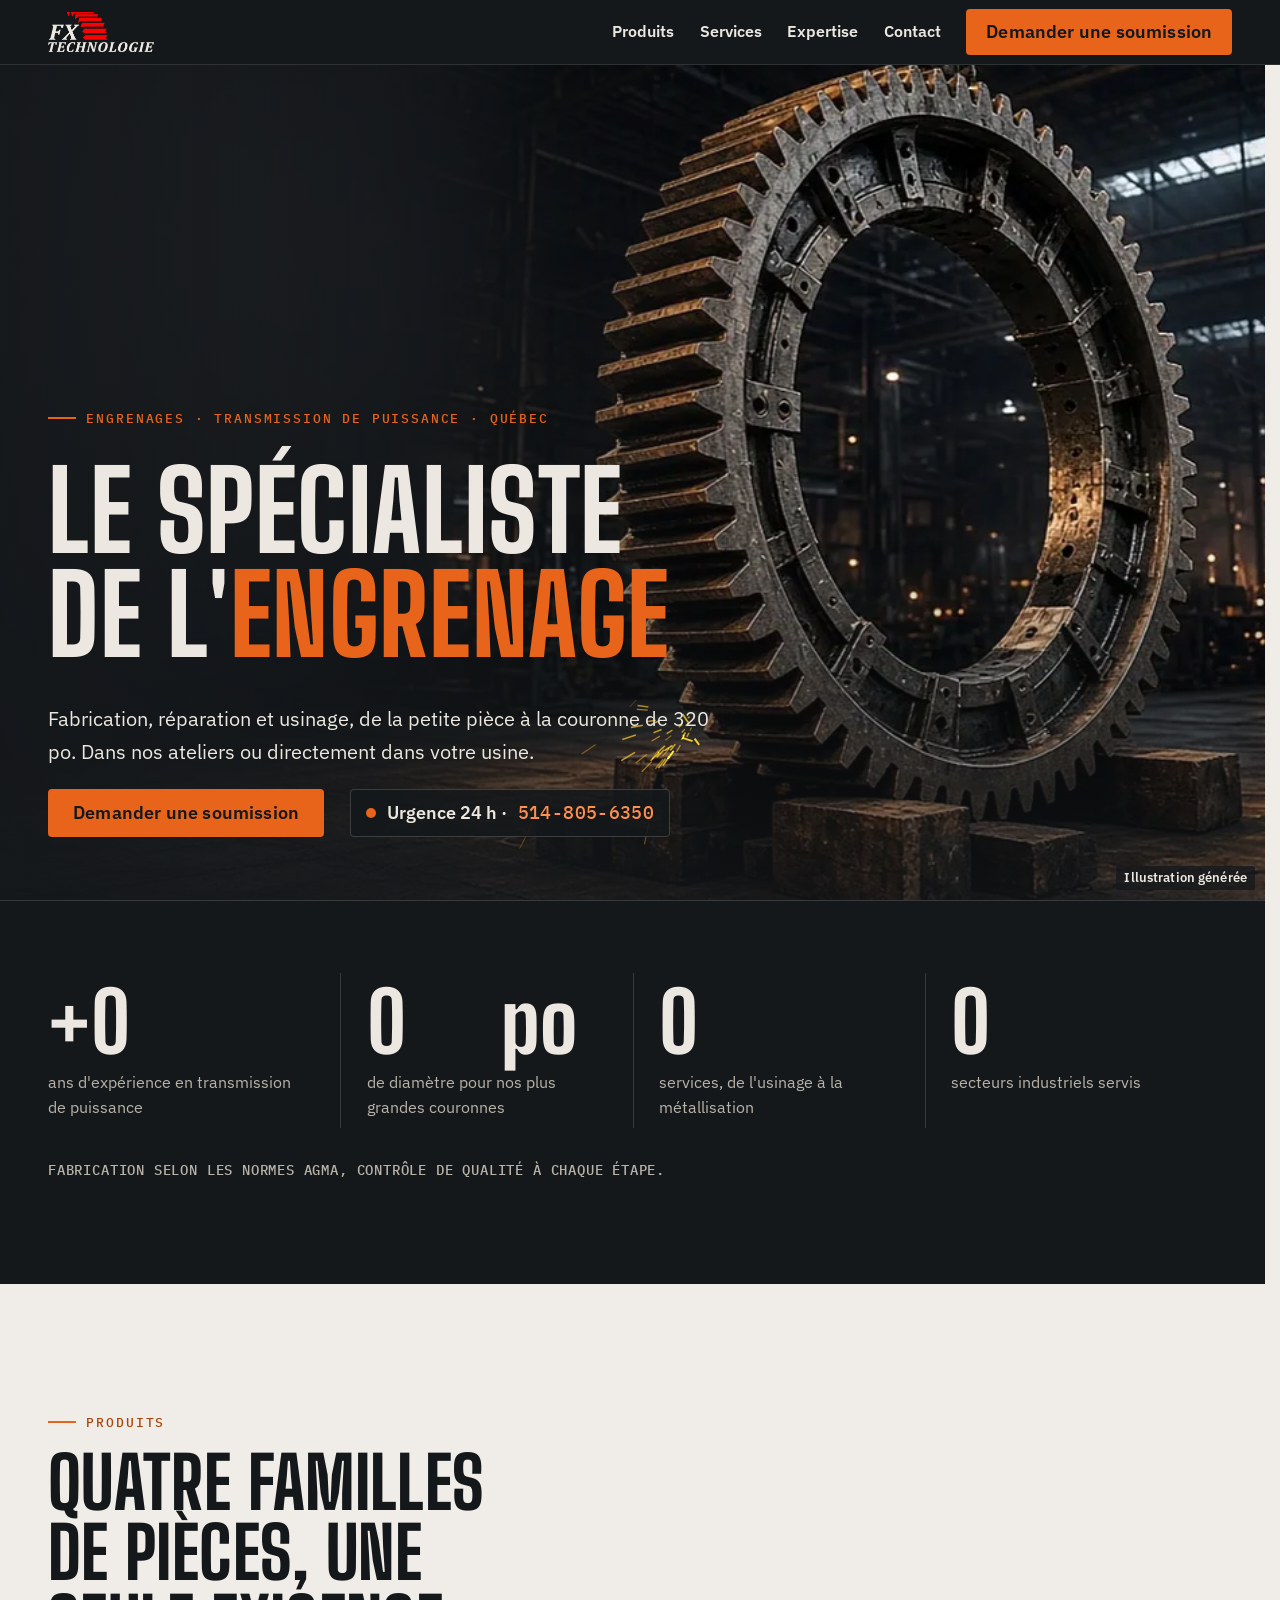
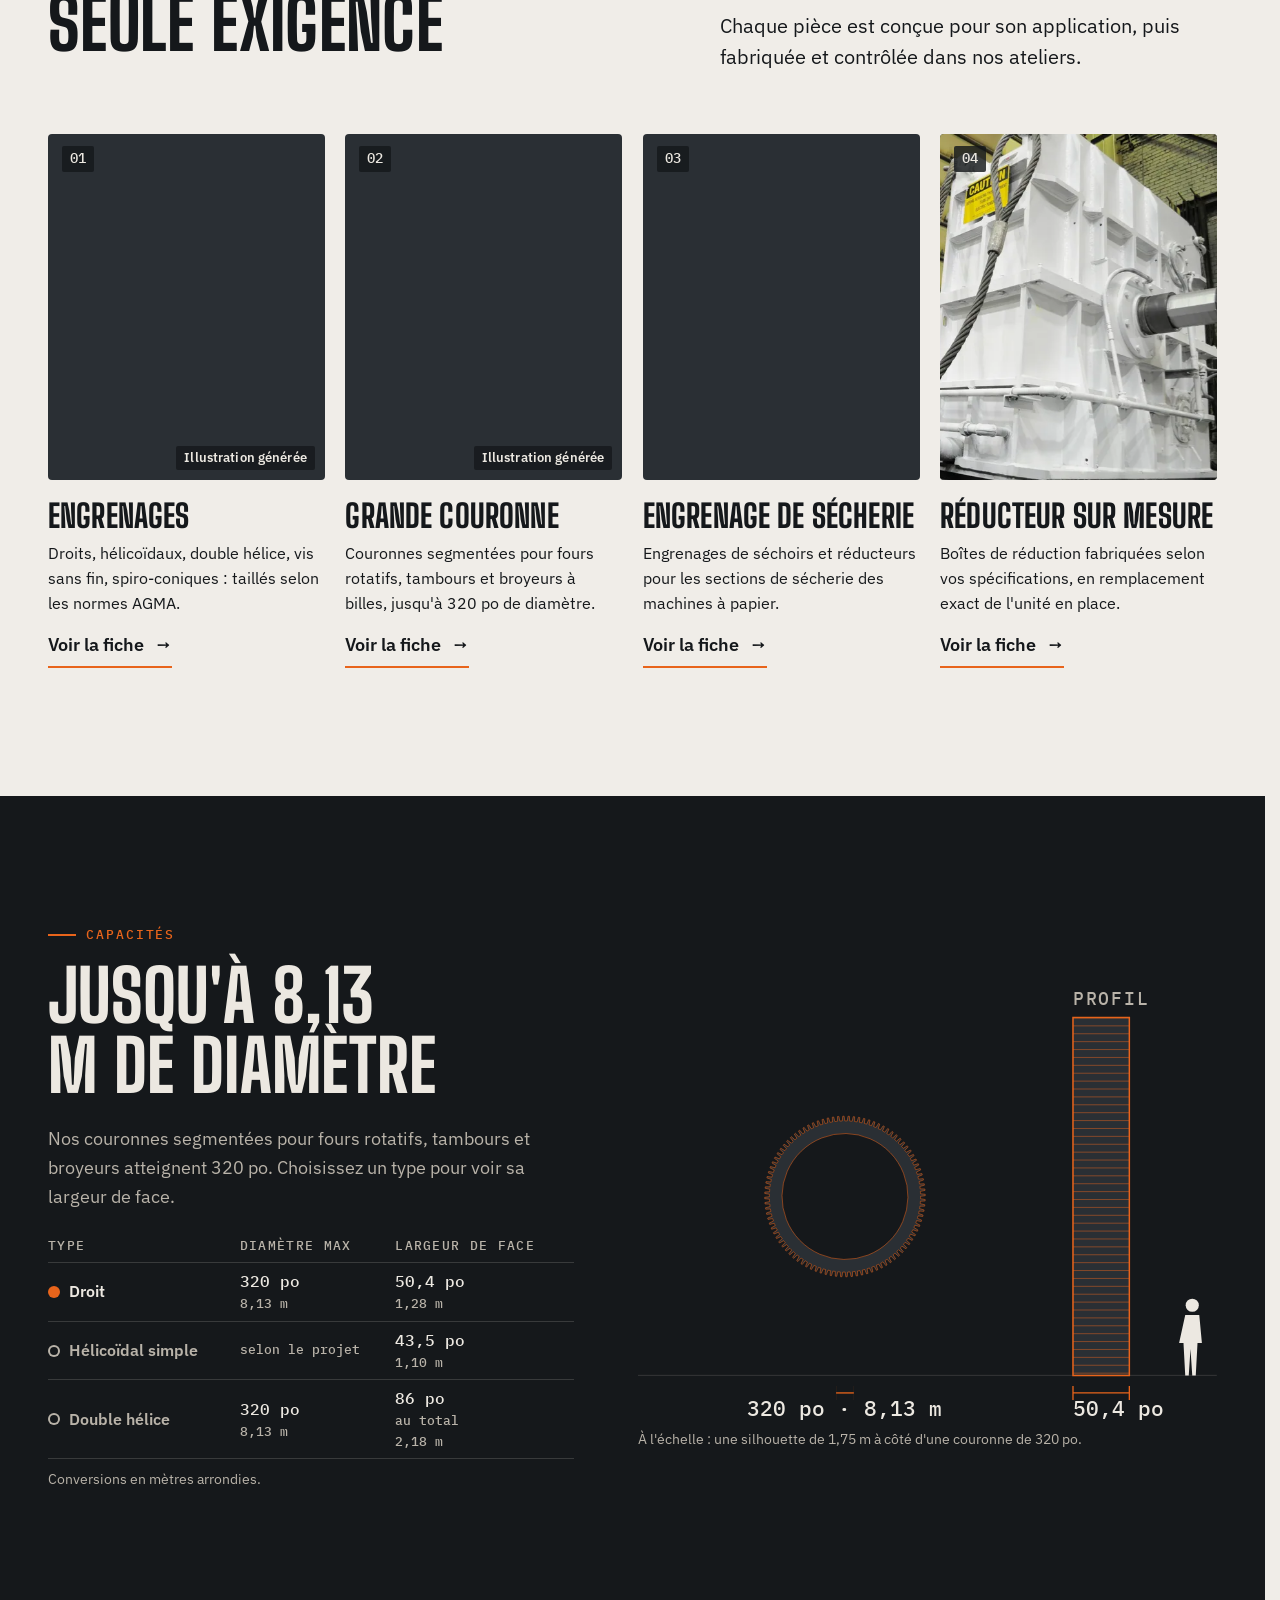
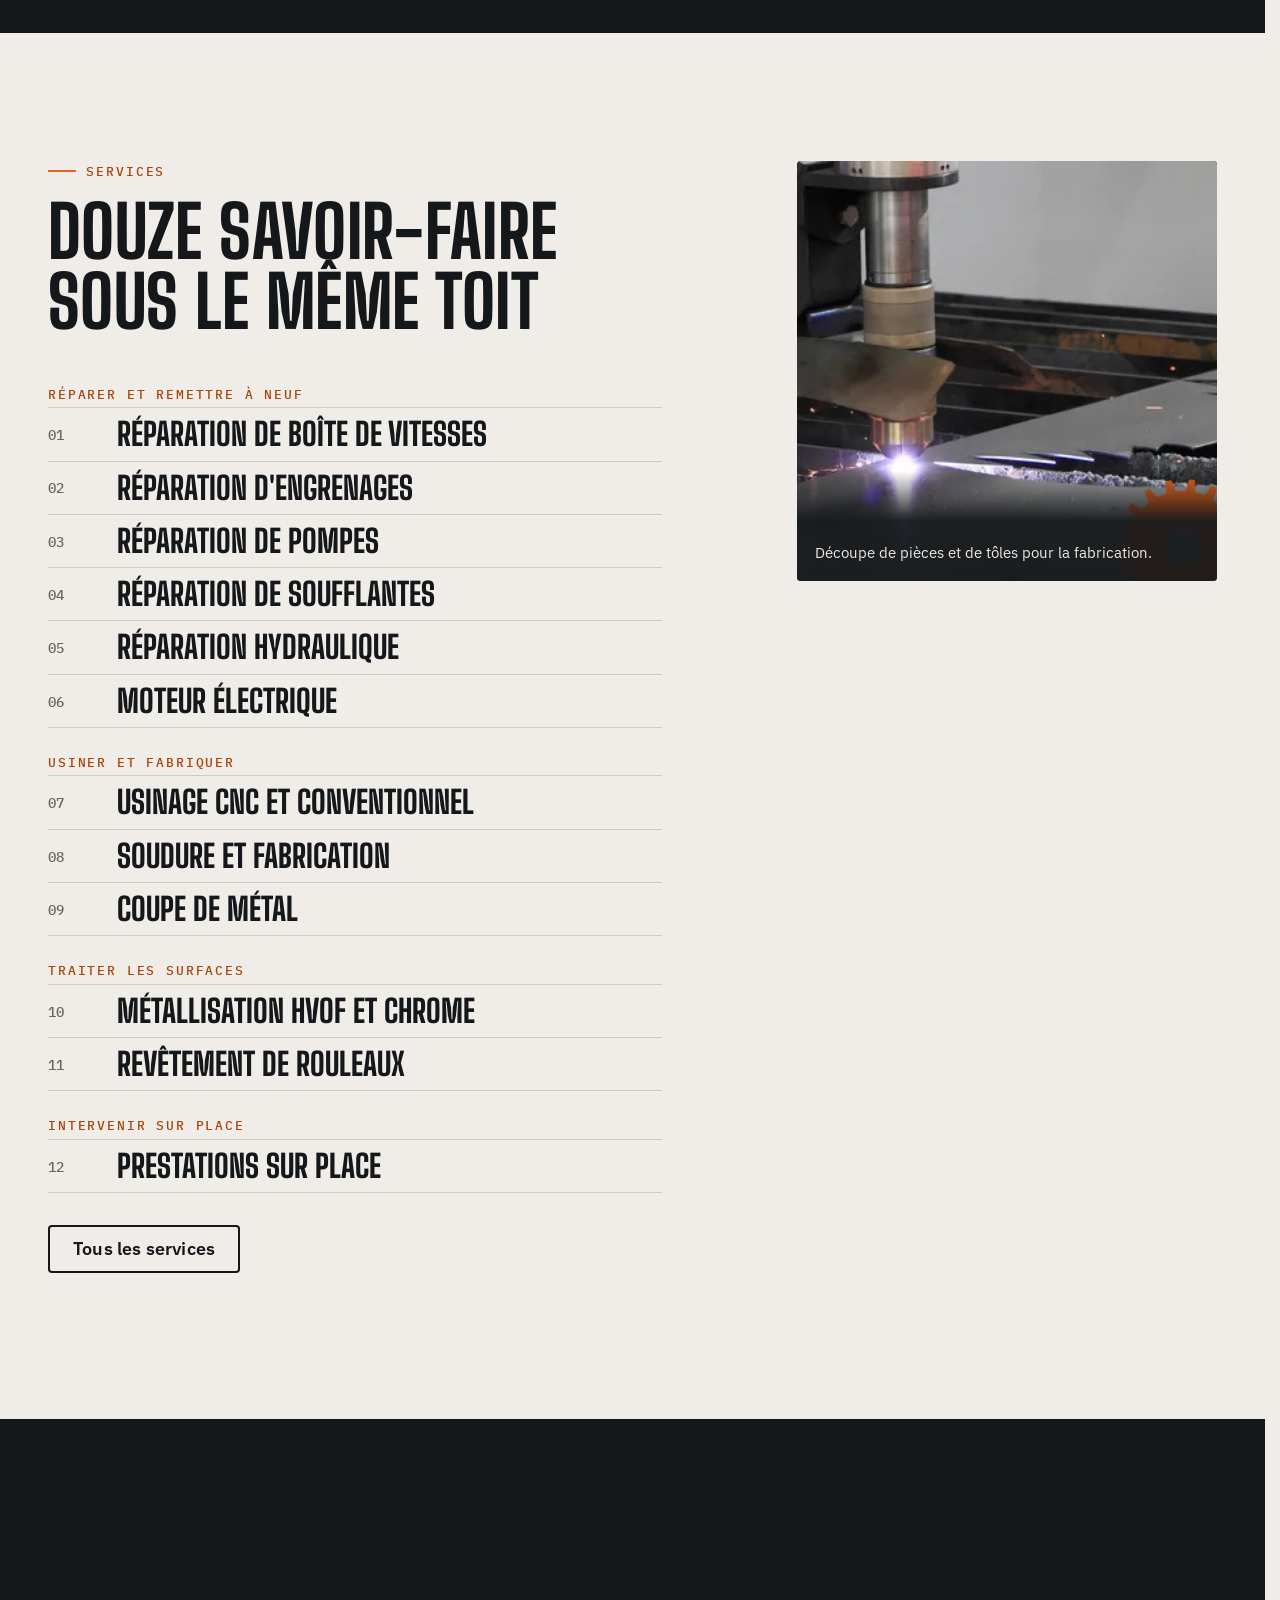
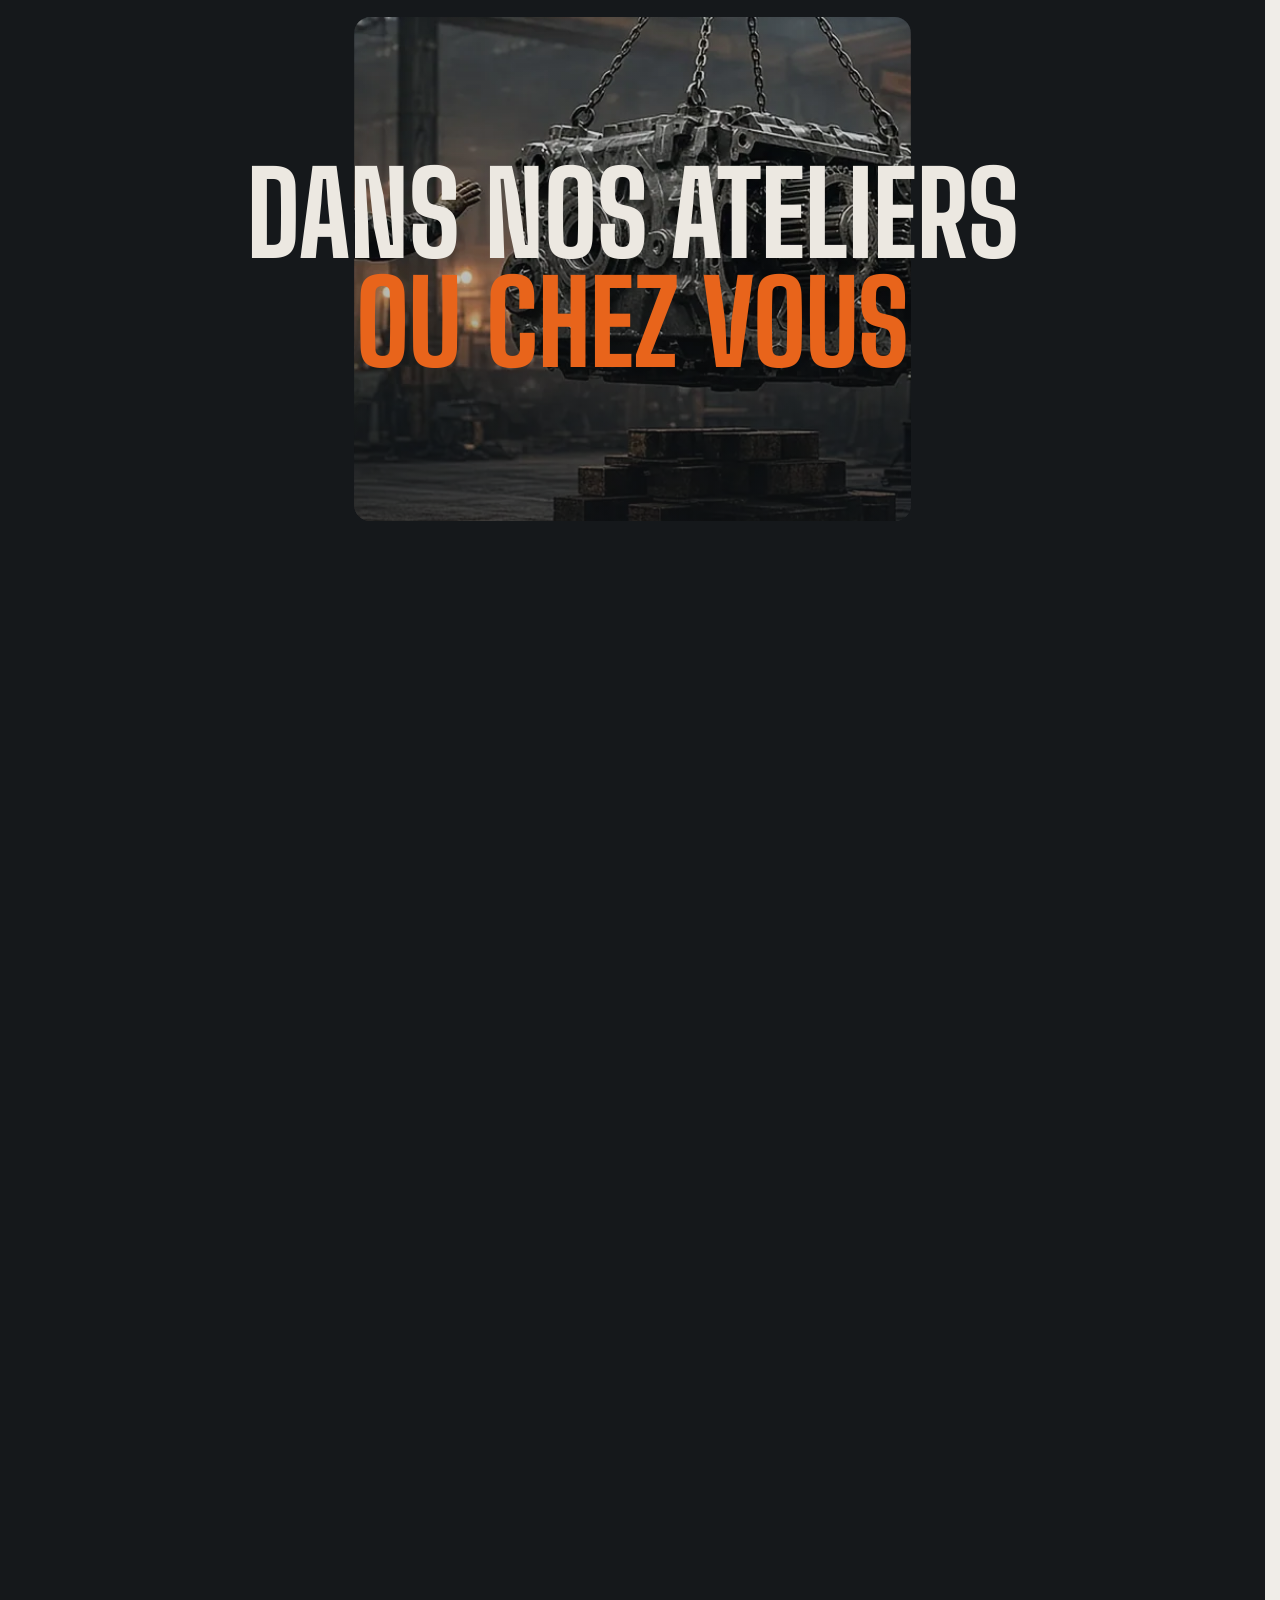
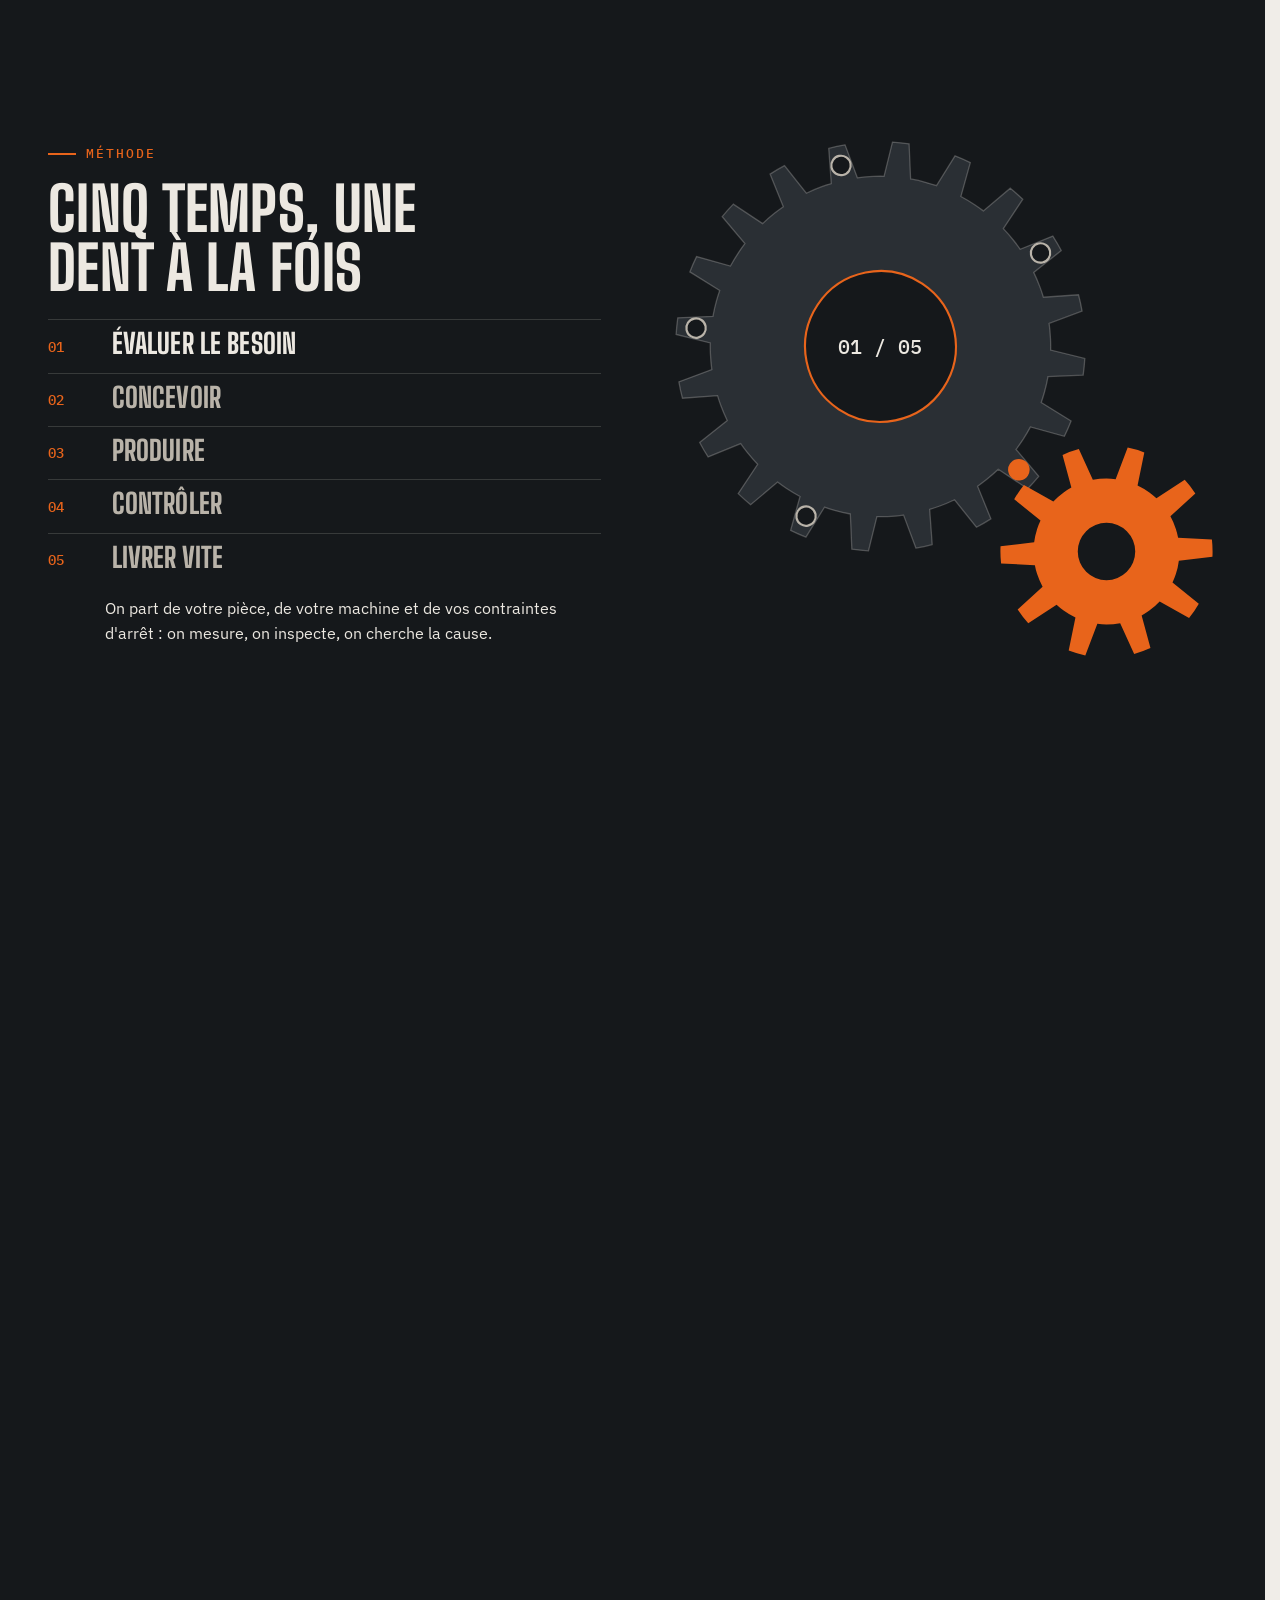
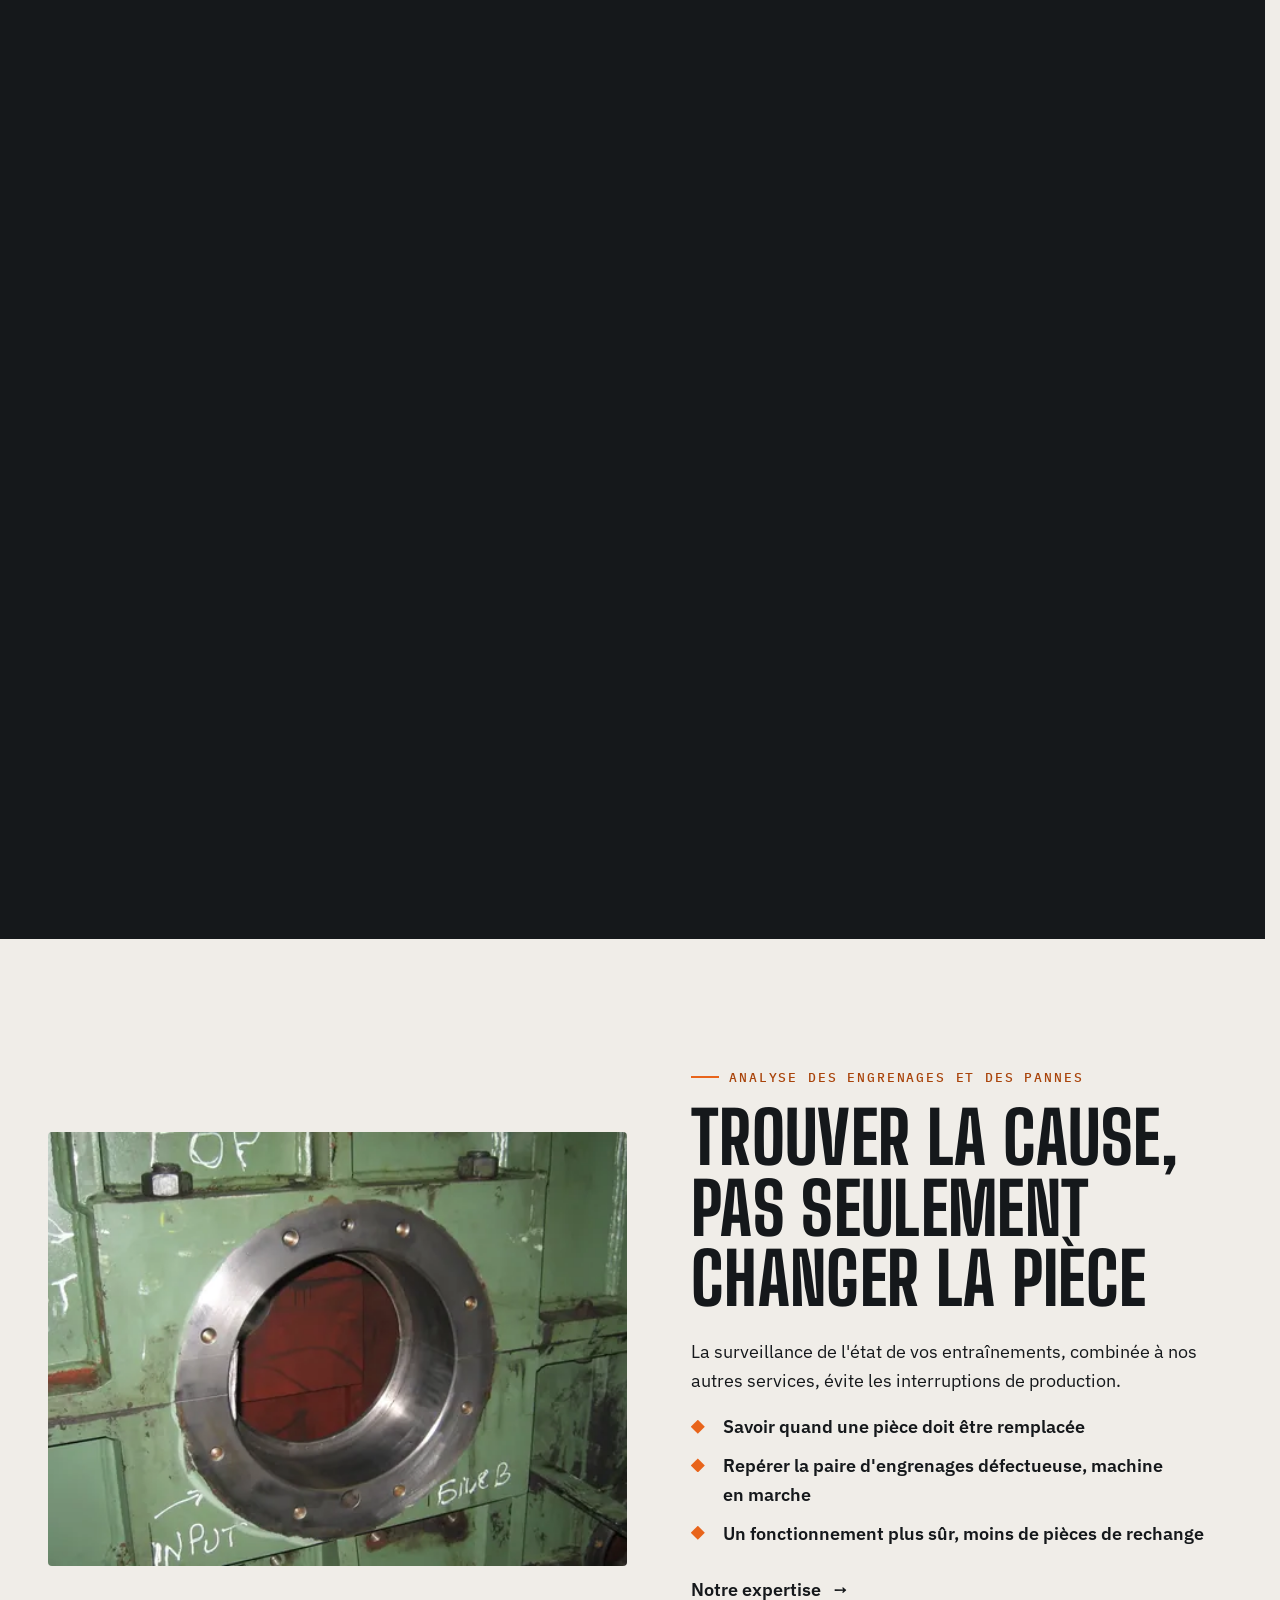
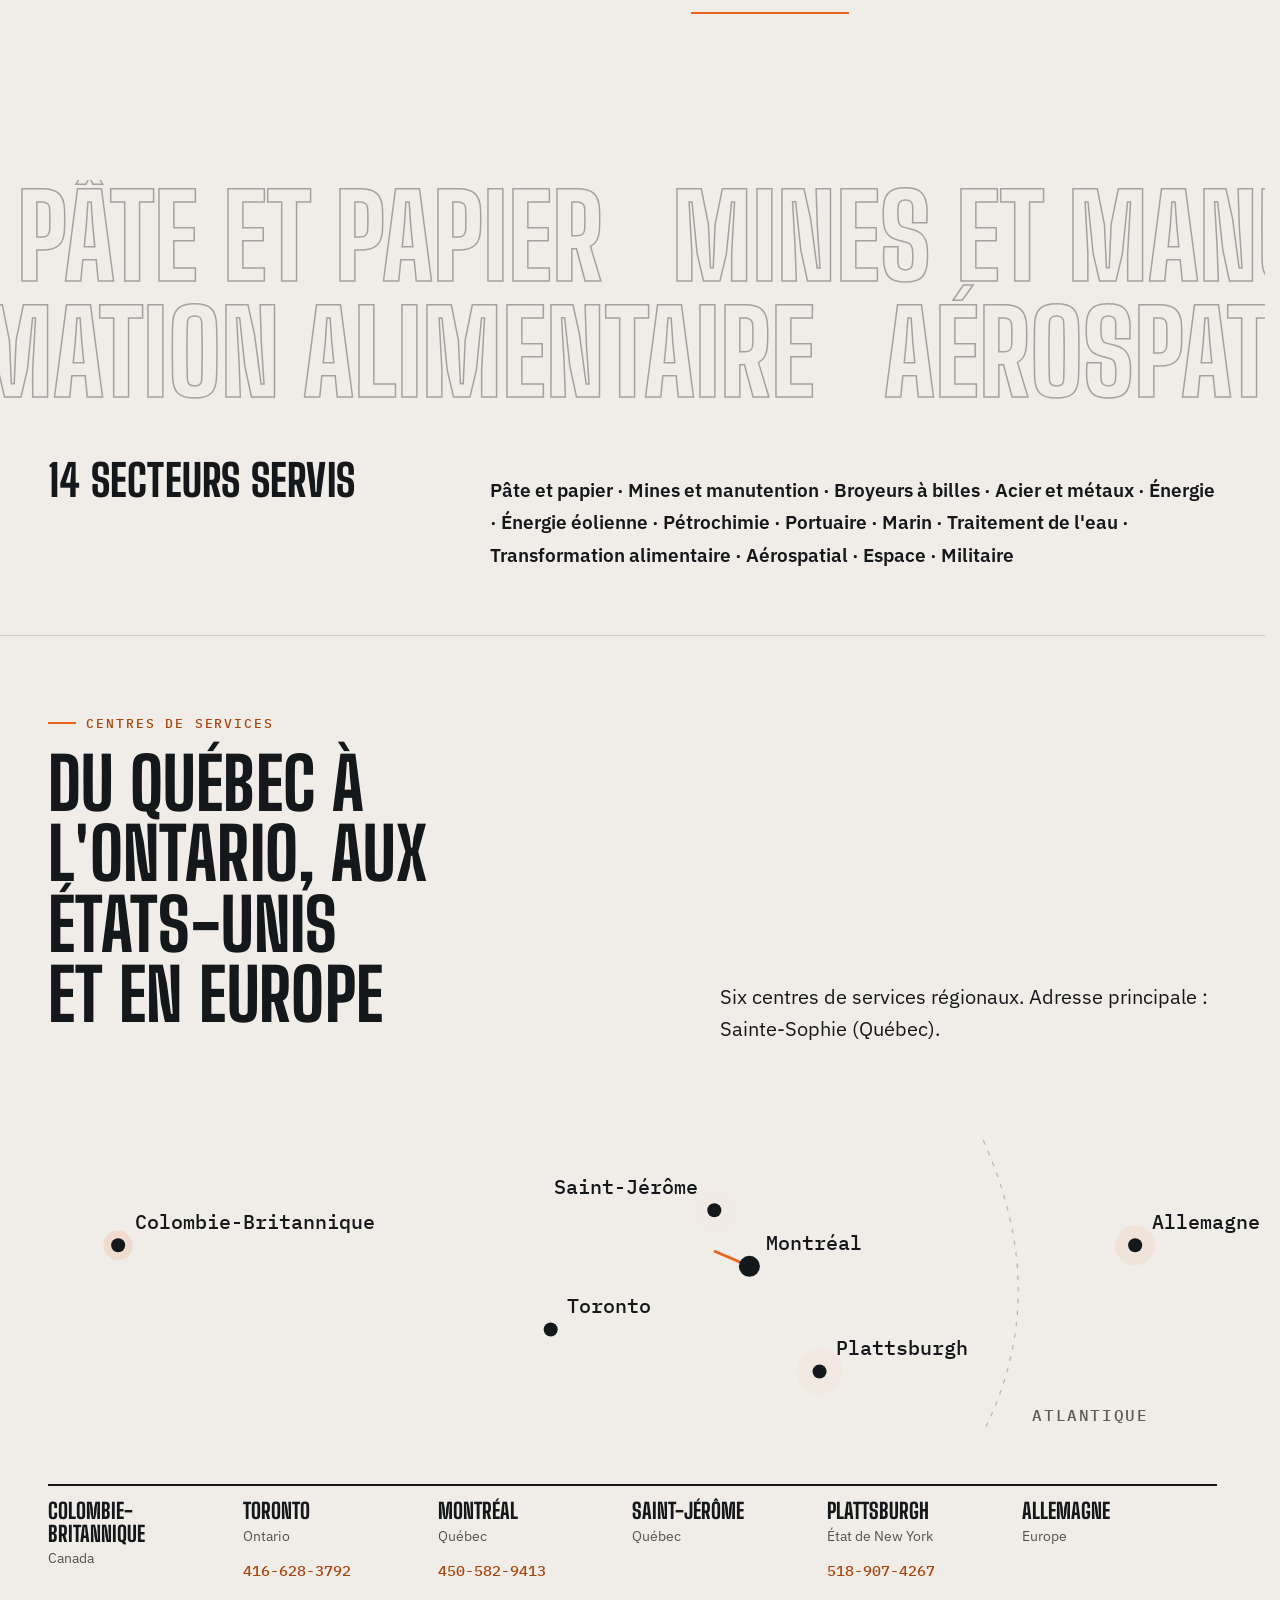
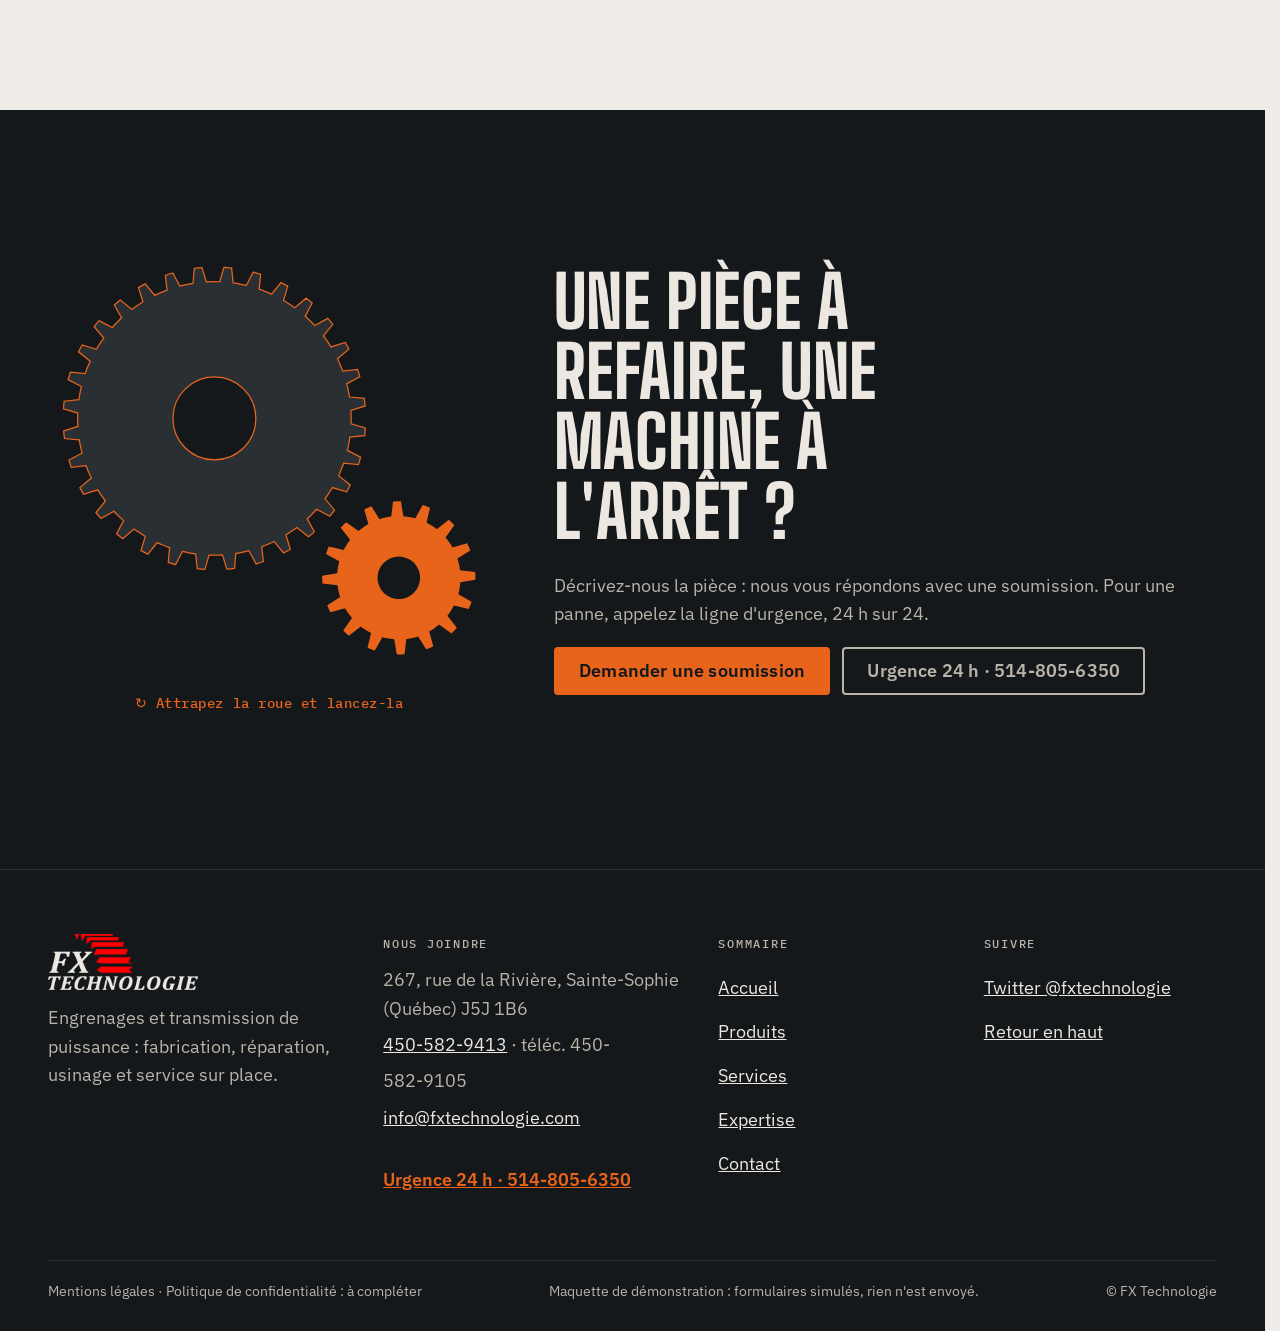
==== commit 2a21cdaa: "Maquette v2 : simulateur de rapport, roues a lancer, loupe, schema HVOF, corrections" ====
--- a/index.html
+++ b/index.html
@@ -1,5 +1,5 @@
 <!doctype html>
-<html lang="fr" data-v="1">
+<html lang="fr" data-v="2">
 <head>
 <meta charset="utf-8">
 <meta name="viewport" content="width=device-width, initial-scale=1, viewport-fit=cover">
@@ -35,14 +35,14 @@
 })();</script>
 <link rel="preload" href="/assets/fonts/bsd-800.woff2" as="font" type="font/woff2" crossorigin>
 <link rel="preload" href="/assets/fonts/plex-400.woff2" as="font" type="font/woff2" crossorigin>
-<link rel="stylesheet" href="/assets/css/socle.css?v=1">
-<link rel="stylesheet" href="/assets/css/site.css?v=1">
-<link rel="modulepreload" href="/assets/js/site.js?v=1">
-<link rel="modulepreload" href="/assets/js/socle/index.js?v=1">
+<link rel="stylesheet" href="/assets/css/socle.css?v=2">
+<link rel="stylesheet" href="/assets/css/site.css?v=2">
+<link rel="modulepreload" href="/assets/js/site.js?v=2">
+<link rel="modulepreload" href="/assets/js/socle/index.js?v=2">
 <script src="/assets/vendor/gsap.min.js" defer></script>
 <script src="/assets/vendor/ScrollTrigger.min.js" defer></script>
 <script src="/assets/vendor/SplitText.min.js" defer></script>
-<script type="module" src="/assets/js/site.js?v=1"></script>
+<script type="module" src="/assets/js/site.js?v=2"></script>
 <meta name="theme-color" content="#15181B">
 <link rel="icon" href="/assets/images/favicon.svg" type="image/svg+xml">
 <link rel="apple-touch-icon" href="/assets/images/apple-touch-icon.png">
@@ -140,9 +140,11 @@
 </section>
 <section class="produits clair" id="produits">
   <div class="conteneur">
-    <div class="tete-section">
-      <p class="surtitre" data-anime>Produits</p>
-      <h2 class="titre-section" data-anime="lignes">Quatre familles de pièces, une seule exigence</h2>
+    <div class="tete-section tete-section--duo">
+      <div>
+        <p class="surtitre" data-anime>Produits</p>
+        <h2 class="titre-section" data-anime="lignes">Quatre familles de pièces, une seule exigence</h2>
+      </div>
       <p class="chapo" data-anime>Chaque pièce est conçue pour son application, puis fabriquée et contrôlée dans nos ateliers.</p>
     </div>
     <p class="produits-glisser" aria-hidden="true">Faites glisser →</p>
@@ -232,9 +234,12 @@
         <g transform="translate(0 12)"><g class="echelle-couronne"><path d="M428.00 236.00 A192.00 192.00 0 0 1 427.98 238.51 L439.96 240.27 A204.00 204.00 0 0 1 439.85 243.74 L427.80 244.79 A192.00 192.00 0 0 1 427.59 248.56 A192.00 192.00 0 0 1 427.41 251.06 L439.24 253.60 A204.00 204.00 0 0 1 438.91 257.06 L426.81 257.32 A192.00 192.00 0 0 1 426.36 261.06 A192.00 192.00 0 0 1 426.01 263.55 L437.65 266.86 A204.00 204.00 0 0 1 437.10 270.28 L425.01 269.75 A192.00 192.00 0 0 1 424.31 273.46 A192.00 192.00 0 0 1 423.80 275.92 L435.20 279.98 A204.00 204.00 0 0 1 434.43 283.36 L422.40 282.04 A192.00 192.00 0 0 1 421.46 285.69 A192.00 192.00 0 0 1 420.79 288.12 L431.90 292.91 A204.00 204.00 0 0 1 430.90 296.24 L418.99 294.13 A192.00 192.00 0 0 1 417.81 297.72 A192.00 192.00 0 0 1 416.99 300.09 L427.76 305.60 A204.00 204.00 0 0 1 426.55 308.86 L414.79 305.98 A192.00 192.00 0 0 1 413.38 309.48 A192.00 192.00 0 0 1 412.41 311.79 L422.80 318.00 A204.00 204.00 0 0 1 421.37 321.16 L409.83 317.52 A192.00 192.00 0 0 1 408.20 320.92 A192.00 192.00 0 0 1 407.07 323.17 L417.03 330.04 A204.00 204.00 0 0 1 415.41 333.11 L404.13 328.72 A192.00 192.00 0 0 1 402.28 332.00 A192.00 192.00 0 0 1 401.01 334.17 L410.49 341.68 A204.00 204.00 0 0 1 408.67 344.63 L397.71 339.51 A192.00 192.00 0 0 1 395.64 342.67 A192.00 192.00 0 0 1 394.23 344.75 L403.21 352.86 A204.00 204.00 0 0 1 401.20 355.69 L390.59 349.87 A192.00 192.00 0 0 1 388.32 352.88 A192.00 192.00 0 0 1 386.78 354.87 L395.21 363.55 A204.00 204.00 0 0 1 393.01 366.24 L382.81 359.74 A192.00 192.00 0 0 1 380.35 362.59 A192.00 192.00 0 0 1 378.68 364.47 L386.52 373.69 A204.00 204.00 0 0 1 384.16 376.23 L374.40 369.07 A192.00 192.00 0 0 1 371.76 371.76 A192.00 192.00 0 0 1 369.98 373.53 L377.20 383.24 A204.00 204.00 0 0 1 374.67 385.62 L365.40 377.84 A192.00 192.00 0 0 1 362.59 380.35 A192.00 192.00 0 0 1 360.69 382.00 L367.26 392.16 A204.00 204.00 0 0 1 364.59 394.37 L355.85 386.00 A192.00 192.00 0 0 1 352.88 388.32 A192.00 192.00 0 0 1 350.88 389.84 L356.77 400.41 A204.00 204.00 0 0 1 353.96 402.44 L345.78 393.52 A192.00 192.00 0 0 1 342.67 395.64 A192.00 192.00 0 0 1 340.57 397.02 L345.76 407.96 A204.00 204.00 0 0 1 342.82 409.80 L335.25 400.36 A192.00 192.00 0 0 1 332.00 402.28 A192.00 192.00 0 0 1 329.82 403.52 L334.28 414.77 A204.00 204.00 0 0 1 331.22 416.41 L324.28 406.50 A192.00 192.00 0 0 1 320.92 408.20 A192.00 192.00 0 0 1 318.66 409.30 L322.38 420.81 A204.00 204.00 0 0 1 319.22 422.25 L312.94 411.91 A192.00 192.00 0 0 1 309.48 413.38 A192.00 192.00 0 0 1 307.15 414.33 L310.10 426.07 A204.00 204.00 0 0 1 306.86 427.30 L301.27 416.56 A192.00 192.00 0 0 1 297.72 417.81 A192.00 192.00 0 0 1 295.33 418.60 L297.51 430.50 A204.00 204.00 0 0 1 294.20 431.52 L289.32 420.45 A192.00 192.00 0 0 1 285.69 421.46 A192.00 192.00 0 0 1 283.26 422.09 L284.66 434.11 A204.00 204.00 0 0 1 281.28 434.91 L277.15 423.54 A192.00 192.00 0 0 1 273.46 424.31 A192.00 192.00 0 0 1 270.99 424.78 L271.60 436.87 A204.00 204.00 0 0 1 268.18 437.45 L264.79 425.83 A192.00 192.00 0 0 1 261.06 426.36 A192.00 192.00 0 0 1 258.57 426.67 L258.39 438.77 A204.00 204.00 0 0 1 254.93 439.12 L252.32 427.31 A192.00 192.00 0 0 1 248.56 427.59 A192.00 192.00 0 0 1 246.05 427.74 L245.08 439.80 A204.00 204.00 0 0 1 241.61 439.92 L239.77 427.96 A192.00 192.00 0 0 1 236.00 428.00 A192.00 192.00 0 0 1 233.49 427.98 L231.73 439.96 A204.00 204.00 0 0 1 228.26 439.85 L227.21 427.80 A192.00 192.00 0 0 1 223.44 427.59 A192.00 192.00 0 0 1 220.94 427.41 L218.40 439.24 A204.00 204.00 0 0 1 214.94 438.91 L214.68 426.81 A192.00 192.00 0 0 1 210.94 426.36 A192.00 192.00 0 0 1 208.45 426.01 L205.14 437.65 A204.00 204.00 0 0 1 201.72 437.10 L202.25 425.01 A192.00 192.00 0 0 1 198.54 424.31 A192.00 192.00 0 0 1 196.08 423.80 L192.02 435.20 A204.00 204.00 0 0 1 188.64 434.43 L189.96 422.40 A192.00 192.00 0 0 1 186.31 421.46 A192.00 192.00 0 0 1 183.88 420.79 L179.09 431.90 A204.00 204.00 0 0 1 175.76 430.90 L177.87 418.99 A192.00 192.00 0 0 1 174.28 417.81 A192.00 192.00 0 0 1 171.91 416.99 L166.40 427.76 A204.00 204.00 0 0 1 163.14 426.55 L166.02 414.79 A192.00 192.00 0 0 1 162.52 413.38 A192.00 192.00 0 0 1 160.21 412.41 L154.00 422.80 A204.00 204.00 0 0 1 150.84 421.37 L154.48 409.83 A192.00 192.00 0 0 1 151.08 408.20 A192.00 192.00 0 0 1 148.83 407.07 L141.96 417.03 A204.00 204.00 0 0 1 138.89 415.41 L143.28 404.13 A192.00 192.00 0 0 1 140.00 402.28 A192.00 192.00 0 0 1 137.83 401.01 L130.32 410.49 A204.00 204.00 0 0 1 127.37 408.67 L132.49 397.71 A192.00 192.00 0 0 1 129.33 395.64 A192.00 192.00 0 0 1 127.25 394.23 L119.14 403.21 A204.00 204.00 0 0 1 116.31 401.20 L122.13 390.59 A192.00 192.00 0 0 1 119.12 388.32 A192.00 192.00 0 0 1 117.13 386.78 L108.45 395.21 A204.00 204.00 0 0 1 105.76 393.01 L112.26 382.81 A192.00 192.00 0 0 1 109.41 380.35 A192.00 192.00 0 0 1 107.53 378.68 L98.31 386.52 A204.00 204.00 0 0 1 95.77 384.16 L102.93 374.40 A192.00 192.00 0 0 1 100.24 371.76 A192.00 192.00 0 0 1 98.47 369.98 L88.76 377.20 A204.00 204.00 0 0 1 86.38 374.67 L94.16 365.40 A192.00 192.00 0 0 1 91.65 362.59 A192.00 192.00 0 0 1 90.00 360.69 L79.84 367.26 A204.00 204.00 0 0 1 77.63 364.59 L86.00 355.85 A192.00 192.00 0 0 1 83.68 352.88 A192.00 192.00 0 0 1 82.16 350.88 L71.59 356.77 A204.00 204.00 0 0 1 69.56 353.96 L78.48 345.78 A192.00 192.00 0 0 1 76.36 342.67 A192.00 192.00 0 0 1 74.98 340.57 L64.04 345.76 A204.00 204.00 0 0 1 62.20 342.82 L71.64 335.25 A192.00 192.00 0 0 1 69.72 332.00 A192.00 192.00 0 0 1 68.48 329.82 L57.23 334.28 A204.00 204.00 0 0 1 55.59 331.22 L65.50 324.28 A192.00 192.00 0 0 1 63.80 320.92 A192.00 192.00 0 0 1 62.70 318.66 L51.19 322.38 A204.00 204.00 0 0 1 49.75 319.22 L60.09 312.94 A192.00 192.00 0 0 1 58.62 309.48 A192.00 192.00 0 0 1 57.67 307.15 L45.93 310.10 A204.00 204.00 0 0 1 44.70 306.86 L55.44 301.27 A192.00 192.00 0 0 1 54.19 297.72 A192.00 192.00 0 0 1 53.40 295.33 L41.50 297.51 A204.00 204.00 0 0 1 40.48 294.20 L51.55 289.32 A192.00 192.00 0 0 1 50.54 285.69 A192.00 192.00 0 0 1 49.91 283.26 L37.89 284.66 A204.00 204.00 0 0 1 37.09 281.28 L48.46 277.15 A192.00 192.00 0 0 1 47.69 273.46 A192.00 192.00 0 0 1 47.22 270.99 L35.13 271.60 A204.00 204.00 0 0 1 34.55 268.18 L46.17 264.79 A192.00 192.00 0 0 1 45.64 261.06 A192.00 192.00 0 0 1 45.33 258.57 L33.23 258.39 A204.00 204.00 0 0 1 32.88 254.93 L44.69 252.32 A192.00 192.00 0 0 1 44.41 248.56 A192.00 192.00 0 0 1 44.26 246.05 L32.20 245.08 A204.00 204.00 0 0 1 32.08 241.61 L44.04 239.77 A192.00 192.00 0 0 1 44.00 236.00 A192.00 192.00 0 0 1 44.02 233.49 L32.04 231.73 A204.00 204.00 0 0 1 32.15 228.26 L44.20 227.21 A192.00 192.00 0 0 1 44.41 223.44 A192.00 192.00 0 0 1 44.59 220.94 L32.76 218.40 A204.00 204.00 0 0 1 33.09 214.94 L45.19 214.68 A192.00 192.00 0 0 1 45.64 210.94 A192.00 192.00 0 0 1 45.99 208.45 L34.35 205.14 A204.00 204.00 0 0 1 34.90 201.72 L46.99 202.25 A192.00 192.00 0 0 1 47.69 198.54 A192.00 192.00 0 0 1 48.20 196.08 L36.80 192.02 A204.00 204.00 0 0 1 37.57 188.64 L49.60 189.96 A192.00 192.00 0 0 1 50.54 186.31 A192.00 192.00 0 0 1 51.21 183.88 L40.10 179.09 A204.00 204.00 0 0 1 41.10 175.76 L53.01 177.87 A192.00 192.00 0 0 1 54.19 174.28 A192.00 192.00 0 0 1 55.01 171.91 L44.24 166.40 A204.00 204.00 0 0 1 45.45 163.14 L57.21 166.02 A192.00 192.00 0 0 1 58.62 162.52 A192.00 192.00 0 0 1 59.59 160.21 L49.20 154.00 A204.00 204.00 0 0 1 50.63 150.84 L62.17 154.48 A192.00 192.00 0 0 1 63.80 151.08 A192.00 192.00 0 0 1 64.93 148.83 L54.97 141.96 A204.00 204.00 0 0 1 56.59 138.89 L67.87 143.28 A192.00 192.00 0 0 1 69.72 140.00 A192.00 192.00 0 0 1 70.99 137.83 L61.51 130.32 A204.00 204.00 0 0 1 63.33 127.37 L74.29 132.49 A192.00 192.00 0 0 1 76.36 129.33 A192.00 192.00 0 0 1 77.77 127.25 L68.79 119.14 A204.00 204.00 0 0 1 70.80 116.31 L81.41 122.13 A192.00 192.00 0 0 1 83.68 119.12 A192.00 192.00 0 0 1 85.22 117.13 L76.79 108.45 A204.00 204.00 0 0 1 78.99 105.76 L89.19 112.26 A192.00 192.00 0 0 1 91.65 109.41 A192.00 192.00 0 0 1 93.32 107.53 L85.48 98.31 A204.00 204.00 0 0 1 87.84 95.77 L97.60 102.93 A192.00 192.00 0 0 1 100.24 100.24 A192.00 192.00 0 0 1 102.02 98.47 L94.80 88.76 A204.00 204.00 0 0 1 97.33 86.38 L106.60 94.16 A192.00 192.00 0 0 1 109.41 91.65 A192.00 192.00 0 0 1 111.31 90.00 L104.74 79.84 A204.00 204.00 0 0 1 107.41 77.63 L116.15 86.00 A192.00 192.00 0 0 1 119.12 83.68 A192.00 192.00 0 0 1 121.12 82.16 L115.23 71.59 A204.00 204.00 0 0 1 118.04 69.56 L126.22 78.48 A192.00 192.00 0 0 1 129.33 76.36 A192.00 192.00 0 0 1 131.43 74.98 L126.24 64.04 A204.00 204.00 0 0 1 129.18 62.20 L136.75 71.64 A192.00 192.00 0 0 1 140.00 69.72 A192.00 192.00 0 0 1 142.18 68.48 L137.72 57.23 A204.00 204.00 0 0 1 140.78 55.59 L147.72 65.50 A192.00 192.00 0 0 1 151.08 63.80 A192.00 192.00 0 0 1 153.34 62.70 L149.62 51.19 A204.00 204.00 0 0 1 152.78 49.75 L159.06 60.09 A192.00 192.00 0 0 1 162.52 58.62 A192.00 192.00 0 0 1 164.85 57.67 L161.90 45.93 A204.00 204.00 0 0 1 165.14 44.70 L170.73 55.44 A192.00 192.00 0 0 1 174.28 54.19 A192.00 192.00 0 0 1 176.67 53.40 L174.49 41.50 A204.00 204.00 0 0 1 177.80 40.48 L182.68 51.55 A192.00 192.00 0 0 1 186.31 50.54 A192.00 192.00 0 0 1 188.74 49.91 L187.34 37.89 A204.00 204.00 0 0 1 190.72 37.09 L194.85 48.46 A192.00 192.00 0 0 1 198.54 47.69 A192.00 192.00 0 0 1 201.01 47.22 L200.40 35.13 A204.00 204.00 0 0 1 203.82 34.55 L207.21 46.17 A192.00 192.00 0 0 1 210.94 45.64 A192.00 192.00 0 0 1 213.43 45.33 L213.61 33.23 A204.00 204.00 0 0 1 217.07 32.88 L219.68 44.69 A192.00 192.00 0 0 1 223.44 44.41 A192.00 192.00 0 0 1 225.95 44.26 L226.92 32.20 A204.00 204.00 0 0 1 230.39 32.08 L232.23 44.04 A192.00 192.00 0 0 1 236.00 44.00 A192.00 192.00 0 0 1 238.51 44.02 L240.27 32.04 A204.00 204.00 0 0 1 243.74 32.15 L244.79 44.20 A192.00 192.00 0 0 1 248.56 44.41 A192.00 192.00 0 0 1 251.06 44.59 L253.60 32.76 A204.00 204.00 0 0 1 257.06 33.09 L257.32 45.19 A192.00 192.00 0 0 1 261.06 45.64 A192.00 192.00 0 0 1 263.55 45.99 L266.86 34.35 A204.00 204.00 0 0 1 270.28 34.90 L269.75 46.99 A192.00 192.00 0 0 1 273.46 47.69 A192.00 192.00 0 0 1 275.92 48.20 L279.98 36.80 A204.00 204.00 0 0 1 283.36 37.57 L282.04 49.60 A192.00 192.00 0 0 1 285.69 50.54 A192.00 192.00 0 0 1 288.12 51.21 L292.91 40.10 A204.00 204.00 0 0 1 296.24 41.10 L294.13 53.01 A192.00 192.00 0 0 1 297.72 54.19 A192.00 192.00 0 0 1 300.09 55.01 L305.60 44.24 A204.00 204.00 0 0 1 308.86 45.45 L305.98 57.21 A192.00 192.00 0 0 1 309.48 58.62 A192.00 192.00 0 0 1 311.79 59.59 L318.00 49.20 A204.00 204.00 0 0 1 321.16 50.63 L317.52 62.17 A192.00 192.00 0 0 1 320.92 63.80 A192.00 192.00 0 0 1 323.17 64.93 L330.04 54.97 A204.00 204.00 0 0 1 333.11 56.59 L328.72 67.87 A192.00 192.00 0 0 1 332.00 69.72 A192.00 192.00 0 0 1 334.17 70.99 L341.68 61.51 A204.00 204.00 0 0 1 344.63 63.33 L339.51 74.29 A192.00 192.00 0 0 1 342.67 76.36 A192.00 192.00 0 0 1 344.75 77.77 L352.86 68.79 A204.00 204.00 0 0 1 355.69 70.80 L349.87 81.41 A192.00 192.00 0 0 1 352.88 83.68 A192.00 192.00 0 0 1 354.87 85.22 L363.55 76.79 A204.00 204.00 0 0 1 366.24 78.99 L359.74 89.19 A192.00 192.00 0 0 1 362.59 91.65 A192.00 192.00 0 0 1 364.47 93.32 L373.69 85.48 A204.00 204.00 0 0 1 376.23 87.84 L369.07 97.60 A192.00 192.00 0 0 1 371.76 100.24 A192.00 192.00 0 0 1 373.53 102.02 L383.24 94.80 A204.00 204.00 0 0 1 385.62 97.33 L377.84 106.60 A192.00 192.00 0 0 1 380.35 109.41 A192.00 192.00 0 0 1 382.00 111.31 L392.16 104.74 A204.00 204.00 0 0 1 394.37 107.41 L386.00 116.15 A192.00 192.00 0 0 1 388.32 119.12 A192.00 192.00 0 0 1 389.84 121.12 L400.41 115.23 A204.00 204.00 0 0 1 402.44 118.04 L393.52 126.22 A192.00 192.00 0 0 1 395.64 129.33 A192.00 192.00 0 0 1 397.02 131.43 L407.96 126.24 A204.00 204.00 0 0 1 409.80 129.18 L400.36 136.75 A192.00 192.00 0 0 1 402.28 140.00 A192.00 192.00 0 0 1 403.52 142.18 L414.77 137.72 A204.00 204.00 0 0 1 416.41 140.78 L406.50 147.72 A192.00 192.00 0 0 1 408.20 151.08 A192.00 192.00 0 0 1 409.30 153.34 L420.81 149.62 A204.00 204.00 0 0 1 422.25 152.78 L411.91 159.06 A192.00 192.00 0 0 1 413.38 162.52 A192.00 192.00 0 0 1 414.33 164.85 L426.07 161.90 A204.00 204.00 0 0 1 427.30 165.14 L416.56 170.73 A192.00 192.00 0 0 1 417.81 174.28 A192.00 192.00 0 0 1 418.60 176.67 L430.50 174.49 A204.00 204.00 0 0 1 431.52 177.80 L420.45 182.68 A192.00 192.00 0 0 1 421.46 186.31 A192.00 192.00 0 0 1 422.09 188.74 L434.11 187.34 A204.00 204.00 0 0 1 434.91 190.72 L423.54 194.85 A192.00 192.00 0 0 1 424.31 198.54 A192.00 192.00 0 0 1 424.78 201.01 L436.87 200.40 A204.00 204.00 0 0 1 437.45 203.82 L425.83 207.21 A192.00 192.00 0 0 1 426.36 210.94 A192.00 192.00 0 0 1 426.67 213.43 L438.77 213.61 A204.00 204.00 0 0 1 439.12 217.07 L427.31 219.68 A192.00 192.00 0 0 1 427.59 223.44 A192.00 192.00 0 0 1 427.74 225.95 L439.80 226.92 A204.00 204.00 0 0 1 439.92 230.39 L427.96 232.23 A192.00 192.00 0 0 1 428.00 236.00Z M396.00 236.00 A160.00 160.00 0 1 0 76.00 236.00 A160.00 160.00 0 1 0 396.00 236.00Z" fill-rule="evenodd"/></g></g>
         <g class="echelle-cote"><line x1="32" y1="472" x2="440" y2="472"/><line x1="32" y1="464" x2="32" y2="480"/><line x1="440" y1="464" x2="440" y2="480"/></g>
         <text class="echelle-texte" x="236" y="498" text-anchor="middle">320 po · 8,13 m</text>
-        <text class="echelle-texte echelle-face-texte" x="500" y="30">50,4 po</text>
-        <rect class="echelle-face-barre" x="500" y="44" width="110" height="408"/>
-        <g class="echelle-humain" transform="translate(634 364)"><circle cx="0" cy="8" r="7.5"/><path d="M-8 19h16l3 32h-5l-2 37h-4l-2-30-2 30h-4l-2-37h-5z"/></g>
+        <defs><pattern id="denture" width="12" height="9" patternUnits="userSpaceOnUse"><rect width="12" height="9" class="denture-fond"/><line x1="0" y1="8.5" x2="12" y2="8.5" class="denture-trait"/></pattern></defs>
+        <text class="echelle-texte echelle-profil-titre" x="496" y="30">Profil</text>
+        <rect class="echelle-face-barre" x="496" y="44" width="64" height="408" fill="url(#denture)"/>
+        <g class="echelle-face-cote"><line class="efc-l" x1="496" y1="472" x2="560" y2="472"/><line x1="496" y1="464" x2="496" y2="480"/><line class="efc-d" x1="560" y1="464" x2="560" y2="480"/></g>
+        <text class="echelle-texte echelle-face-texte" x="496" y="498">50,4 po</text>
+        <g class="echelle-humain" transform="translate(632 364)"><circle cx="0" cy="8" r="7.5"/><path d="M-8 19h16l3 32h-5l-2 37h-4l-2-30-2 30h-4l-2-37h-5z"/></g>
       </svg>
       <figcaption id="echelle-legende">À l&#39;échelle : une silhouette de 1,75 m à côté d&#39;une couronne de 320 po.</figcaption>
     </figure>
@@ -439,7 +444,7 @@
     </div>
   </div>
 </section>
-<section class="atelier" id="atelier" style="--fx-longueur: 220svh" data-fx="plein-ecran" data-fx-depart="inset(22% 28% 22% 28% round 16px)">
+<section class="atelier" id="atelier" style="--fx-longueur: 190svh" data-fx="plein-ecran" data-fx-depart="inset(22% 28% 22% 28% round 16px)">
   <div data-collant>
     <figure class="media atelier-media" data-grok data-fx-cible style="--cadrage:50% 50%">
   <picture>
@@ -493,7 +498,7 @@
 <section class="pannes clair" id="pannes">
   <div class="conteneur pannes-grille">
     <figure class="media pannes-media" data-anime="rideau" style="--cadrage:50% 50%;aspect-ratio:4 / 3">
-  <picture><source media="(max-width: 760px) and (orientation: portrait)" srcset="/assets/images/expertise-ouverture-mobile-640.webp 640w, /assets/images/expertise-ouverture-mobile-1080.webp 1080w" sizes="(max-width: 760px) 100vw, 50vw">
+  <picture>
     <img src="/assets/images/expertise-ouverture-1280.webp" srcset="/assets/images/expertise-ouverture-640.webp 640w, /assets/images/expertise-ouverture-1280.webp 1280w, /assets/images/expertise-ouverture-1920.webp 1920w" sizes="(max-width: 760px) 100vw, 50vw" alt="Inspection d&#39;un carter de réducteur par sa trappe de visite, annotations à la craie" width="1280" height="720" loading="lazy" decoding="async">
   </picture>
 </figure>
@@ -520,9 +525,11 @@
 </section>
 <section class="centres clair" id="centres" data-effet="carte-centres">
   <div class="conteneur">
-    <div class="tete-section">
-      <p class="surtitre" data-anime>Centres de services</p>
-      <h2 class="titre-section" data-anime="lignes">Du Québec à l&#39;Ontario, aux États-Unis et en Europe</h2>
+    <div class="tete-section tete-section--duo">
+      <div>
+        <p class="surtitre" data-anime>Centres de services</p>
+        <h2 class="titre-section" data-anime="lignes">Du Québec à l&#39;Ontario, aux États-Unis et en Europe</h2>
+      </div>
       <p class="chapo" data-anime>Six centres de services régionaux. Adresse principale : Sainte-Sophie (Québec).</p>
     </div>
     <figure class="reseau" data-visuel>
@@ -539,9 +546,12 @@
 <section class="appel sombre" id="appel">
   <canvas class="etincelles appel-etincelles" data-etincelles="appel" data-audit-ignorer aria-hidden="true"></canvas>
   <div class="conteneur appel-grille">
-    <div class="appel-roues" data-effet="roue-appel" data-visuel aria-hidden="true">
-      <svg class="appel-roue" viewBox="0 0 300 300"><path d="M282.00 150.00 A132.00 132.00 0 0 1 281.90 155.18 L295.71 159.17 A146.00 146.00 0 0 1 295.05 166.59 L280.76 168.09 A132.00 132.00 0 0 1 279.46 175.75 A132.00 132.00 0 0 1 278.35 180.81 L291.12 187.42 A146.00 146.00 0 0 1 289.03 194.57 L274.71 193.25 A132.00 132.00 0 0 1 271.95 200.51 A132.00 132.00 0 0 1 269.87 205.26 L281.11 214.23 A146.00 146.00 0 0 1 277.66 220.84 L263.88 216.75 A132.00 132.00 0 0 1 259.75 223.34 A132.00 132.00 0 0 1 256.79 227.59 L266.06 238.58 A146.00 146.00 0 0 1 261.39 244.38 L248.67 237.68 A132.00 132.00 0 0 1 243.34 243.34 A132.00 132.00 0 0 1 239.60 246.93 L246.55 259.52 A146.00 146.00 0 0 1 240.84 264.30 L229.67 255.25 A132.00 132.00 0 0 1 223.34 259.75 A132.00 132.00 0 0 1 218.97 262.55 L223.33 276.25 A146.00 146.00 0 0 1 216.79 279.83 L207.61 268.77 A132.00 132.00 0 0 1 200.51 271.95 A132.00 132.00 0 0 1 195.69 273.84 L197.29 288.13 A146.00 146.00 0 0 1 190.18 290.36 L183.33 277.72 A132.00 132.00 0 0 1 175.75 279.46 A132.00 132.00 0 0 1 170.65 280.37 L169.44 294.70 A146.00 146.00 0 0 1 162.03 295.50 L157.77 281.77 A132.00 132.00 0 0 1 150.00 282.00 A132.00 132.00 0 0 1 144.82 281.90 L140.83 295.71 A146.00 146.00 0 0 1 133.41 295.05 L131.91 280.76 A132.00 132.00 0 0 1 124.25 279.46 A132.00 132.00 0 0 1 119.19 278.35 L112.58 291.12 A146.00 146.00 0 0 1 105.43 289.03 L106.75 274.71 A132.00 132.00 0 0 1 99.49 271.95 A132.00 132.00 0 0 1 94.74 269.87 L85.77 281.11 A146.00 146.00 0 0 1 79.16 277.66 L83.25 263.88 A132.00 132.00 0 0 1 76.66 259.75 A132.00 132.00 0 0 1 72.41 256.79 L61.42 266.06 A146.00 146.00 0 0 1 55.62 261.39 L62.32 248.67 A132.00 132.00 0 0 1 56.66 243.34 A132.00 132.00 0 0 1 53.07 239.60 L40.48 246.55 A146.00 146.00 0 0 1 35.70 240.84 L44.75 229.67 A132.00 132.00 0 0 1 40.25 223.34 A132.00 132.00 0 0 1 37.45 218.97 L23.75 223.33 A146.00 146.00 0 0 1 20.17 216.79 L31.23 207.61 A132.00 132.00 0 0 1 28.05 200.51 A132.00 132.00 0 0 1 26.16 195.69 L11.87 197.29 A146.00 146.00 0 0 1 9.64 190.18 L22.28 183.33 A132.00 132.00 0 0 1 20.54 175.75 A132.00 132.00 0 0 1 19.63 170.65 L5.30 169.44 A146.00 146.00 0 0 1 4.50 162.03 L18.23 157.77 A132.00 132.00 0 0 1 18.00 150.00 A132.00 132.00 0 0 1 18.10 144.82 L4.29 140.83 A146.00 146.00 0 0 1 4.95 133.41 L19.24 131.91 A132.00 132.00 0 0 1 20.54 124.25 A132.00 132.00 0 0 1 21.65 119.19 L8.88 112.58 A146.00 146.00 0 0 1 10.97 105.43 L25.29 106.75 A132.00 132.00 0 0 1 28.05 99.49 A132.00 132.00 0 0 1 30.13 94.74 L18.89 85.77 A146.00 146.00 0 0 1 22.34 79.16 L36.12 83.25 A132.00 132.00 0 0 1 40.25 76.66 A132.00 132.00 0 0 1 43.21 72.41 L33.94 61.42 A146.00 146.00 0 0 1 38.61 55.62 L51.33 62.32 A132.00 132.00 0 0 1 56.66 56.66 A132.00 132.00 0 0 1 60.40 53.07 L53.45 40.48 A146.00 146.00 0 0 1 59.16 35.70 L70.33 44.75 A132.00 132.00 0 0 1 76.66 40.25 A132.00 132.00 0 0 1 81.03 37.45 L76.67 23.75 A146.00 146.00 0 0 1 83.21 20.17 L92.39 31.23 A132.00 132.00 0 0 1 99.49 28.05 A132.00 132.00 0 0 1 104.31 26.16 L102.71 11.87 A146.00 146.00 0 0 1 109.82 9.64 L116.67 22.28 A132.00 132.00 0 0 1 124.25 20.54 A132.00 132.00 0 0 1 129.35 19.63 L130.56 5.30 A146.00 146.00 0 0 1 137.97 4.50 L142.23 18.23 A132.00 132.00 0 0 1 150.00 18.00 A132.00 132.00 0 0 1 155.18 18.10 L159.17 4.29 A146.00 146.00 0 0 1 166.59 4.95 L168.09 19.24 A132.00 132.00 0 0 1 175.75 20.54 A132.00 132.00 0 0 1 180.81 21.65 L187.42 8.88 A146.00 146.00 0 0 1 194.57 10.97 L193.25 25.29 A132.00 132.00 0 0 1 200.51 28.05 A132.00 132.00 0 0 1 205.26 30.13 L214.23 18.89 A146.00 146.00 0 0 1 220.84 22.34 L216.75 36.12 A132.00 132.00 0 0 1 223.34 40.25 A132.00 132.00 0 0 1 227.59 43.21 L238.58 33.94 A146.00 146.00 0 0 1 244.38 38.61 L237.68 51.33 A132.00 132.00 0 0 1 243.34 56.66 A132.00 132.00 0 0 1 246.93 60.40 L259.52 53.45 A146.00 146.00 0 0 1 264.30 59.16 L255.25 70.33 A132.00 132.00 0 0 1 259.75 76.66 A132.00 132.00 0 0 1 262.55 81.03 L276.25 76.67 A146.00 146.00 0 0 1 279.83 83.21 L268.77 92.39 A132.00 132.00 0 0 1 271.95 99.49 A132.00 132.00 0 0 1 273.84 104.31 L288.13 102.71 A146.00 146.00 0 0 1 290.36 109.82 L277.72 116.67 A132.00 132.00 0 0 1 279.46 124.25 A132.00 132.00 0 0 1 280.37 129.35 L294.70 130.56 A146.00 146.00 0 0 1 295.50 137.97 L281.77 142.23 A132.00 132.00 0 0 1 282.00 150.00Z M190.00 150.00 A40.00 40.00 0 1 0 110.00 150.00 A40.00 40.00 0 1 0 190.00 150.00Z" fill-rule="evenodd"/></svg>
-      <svg class="appel-pignon" viewBox="0 0 150 150"><path d="M133.00 75.00 A58.00 58.00 0 0 1 132.82 79.55 L146.43 84.02 A72.00 72.00 0 0 1 145.14 91.26 L130.82 90.74 A58.00 58.00 0 0 1 128.59 97.20 A58.00 58.00 0 0 1 126.68 101.33 L137.54 110.67 A72.00 72.00 0 0 1 133.58 116.86 L120.55 110.91 A58.00 58.00 0 0 1 116.01 116.01 A58.00 58.00 0 0 1 112.67 119.10 L119.13 131.89 A72.00 72.00 0 0 1 113.10 136.09 L103.34 125.60 A58.00 58.00 0 0 1 97.20 128.59 A58.00 58.00 0 0 1 92.92 130.16 L94.00 144.45 A72.00 72.00 0 0 1 86.82 146.02 L81.82 132.60 A58.00 58.00 0 0 1 75.00 133.00 A58.00 58.00 0 0 1 70.45 132.82 L65.98 146.43 A72.00 72.00 0 0 1 58.74 145.14 L59.26 130.82 A58.00 58.00 0 0 1 52.80 128.59 A58.00 58.00 0 0 1 48.67 126.68 L39.33 137.54 A72.00 72.00 0 0 1 33.14 133.58 L39.09 120.55 A58.00 58.00 0 0 1 33.99 116.01 A58.00 58.00 0 0 1 30.90 112.67 L18.11 119.13 A72.00 72.00 0 0 1 13.91 113.10 L24.40 103.34 A58.00 58.00 0 0 1 21.41 97.20 A58.00 58.00 0 0 1 19.84 92.92 L5.55 94.00 A72.00 72.00 0 0 1 3.98 86.82 L17.40 81.82 A58.00 58.00 0 0 1 17.00 75.00 A58.00 58.00 0 0 1 17.18 70.45 L3.57 65.98 A72.00 72.00 0 0 1 4.86 58.74 L19.18 59.26 A58.00 58.00 0 0 1 21.41 52.80 A58.00 58.00 0 0 1 23.32 48.67 L12.46 39.33 A72.00 72.00 0 0 1 16.42 33.14 L29.45 39.09 A58.00 58.00 0 0 1 33.99 33.99 A58.00 58.00 0 0 1 37.33 30.90 L30.87 18.11 A72.00 72.00 0 0 1 36.90 13.91 L46.66 24.40 A58.00 58.00 0 0 1 52.80 21.41 A58.00 58.00 0 0 1 57.08 19.84 L56.00 5.55 A72.00 72.00 0 0 1 63.18 3.98 L68.18 17.40 A58.00 58.00 0 0 1 75.00 17.00 A58.00 58.00 0 0 1 79.55 17.18 L84.02 3.57 A72.00 72.00 0 0 1 91.26 4.86 L90.74 19.18 A58.00 58.00 0 0 1 97.20 21.41 A58.00 58.00 0 0 1 101.33 23.32 L110.67 12.46 A72.00 72.00 0 0 1 116.86 16.42 L110.91 29.45 A58.00 58.00 0 0 1 116.01 33.99 A58.00 58.00 0 0 1 119.10 37.33 L131.89 30.87 A72.00 72.00 0 0 1 136.09 36.90 L125.60 46.66 A58.00 58.00 0 0 1 128.59 52.80 A58.00 58.00 0 0 1 130.16 57.08 L144.45 56.00 A72.00 72.00 0 0 1 146.02 63.18 L132.60 68.18 A58.00 58.00 0 0 1 133.00 75.00Z M95.00 75.00 A20.00 20.00 0 1 0 55.00 75.00 A20.00 20.00 0 1 0 95.00 75.00Z" fill-rule="evenodd"/></svg>
+    <div class="appel-jeu">
+      <button type="button" class="appel-roues" data-effet="roue-appel" data-grille="manipuler retour" data-visuel aria-label="Faire tourner les roues">
+        <svg class="appel-roue" viewBox="0 0 300 300" aria-hidden="true"><path d="M282.00 150.00 A132.00 132.00 0 0 1 281.90 155.18 L295.71 159.17 A146.00 146.00 0 0 1 295.05 166.59 L280.76 168.09 A132.00 132.00 0 0 1 279.46 175.75 A132.00 132.00 0 0 1 278.35 180.81 L291.12 187.42 A146.00 146.00 0 0 1 289.03 194.57 L274.71 193.25 A132.00 132.00 0 0 1 271.95 200.51 A132.00 132.00 0 0 1 269.87 205.26 L281.11 214.23 A146.00 146.00 0 0 1 277.66 220.84 L263.88 216.75 A132.00 132.00 0 0 1 259.75 223.34 A132.00 132.00 0 0 1 256.79 227.59 L266.06 238.58 A146.00 146.00 0 0 1 261.39 244.38 L248.67 237.68 A132.00 132.00 0 0 1 243.34 243.34 A132.00 132.00 0 0 1 239.60 246.93 L246.55 259.52 A146.00 146.00 0 0 1 240.84 264.30 L229.67 255.25 A132.00 132.00 0 0 1 223.34 259.75 A132.00 132.00 0 0 1 218.97 262.55 L223.33 276.25 A146.00 146.00 0 0 1 216.79 279.83 L207.61 268.77 A132.00 132.00 0 0 1 200.51 271.95 A132.00 132.00 0 0 1 195.69 273.84 L197.29 288.13 A146.00 146.00 0 0 1 190.18 290.36 L183.33 277.72 A132.00 132.00 0 0 1 175.75 279.46 A132.00 132.00 0 0 1 170.65 280.37 L169.44 294.70 A146.00 146.00 0 0 1 162.03 295.50 L157.77 281.77 A132.00 132.00 0 0 1 150.00 282.00 A132.00 132.00 0 0 1 144.82 281.90 L140.83 295.71 A146.00 146.00 0 0 1 133.41 295.05 L131.91 280.76 A132.00 132.00 0 0 1 124.25 279.46 A132.00 132.00 0 0 1 119.19 278.35 L112.58 291.12 A146.00 146.00 0 0 1 105.43 289.03 L106.75 274.71 A132.00 132.00 0 0 1 99.49 271.95 A132.00 132.00 0 0 1 94.74 269.87 L85.77 281.11 A146.00 146.00 0 0 1 79.16 277.66 L83.25 263.88 A132.00 132.00 0 0 1 76.66 259.75 A132.00 132.00 0 0 1 72.41 256.79 L61.42 266.06 A146.00 146.00 0 0 1 55.62 261.39 L62.32 248.67 A132.00 132.00 0 0 1 56.66 243.34 A132.00 132.00 0 0 1 53.07 239.60 L40.48 246.55 A146.00 146.00 0 0 1 35.70 240.84 L44.75 229.67 A132.00 132.00 0 0 1 40.25 223.34 A132.00 132.00 0 0 1 37.45 218.97 L23.75 223.33 A146.00 146.00 0 0 1 20.17 216.79 L31.23 207.61 A132.00 132.00 0 0 1 28.05 200.51 A132.00 132.00 0 0 1 26.16 195.69 L11.87 197.29 A146.00 146.00 0 0 1 9.64 190.18 L22.28 183.33 A132.00 132.00 0 0 1 20.54 175.75 A132.00 132.00 0 0 1 19.63 170.65 L5.30 169.44 A146.00 146.00 0 0 1 4.50 162.03 L18.23 157.77 A132.00 132.00 0 0 1 18.00 150.00 A132.00 132.00 0 0 1 18.10 144.82 L4.29 140.83 A146.00 146.00 0 0 1 4.95 133.41 L19.24 131.91 A132.00 132.00 0 0 1 20.54 124.25 A132.00 132.00 0 0 1 21.65 119.19 L8.88 112.58 A146.00 146.00 0 0 1 10.97 105.43 L25.29 106.75 A132.00 132.00 0 0 1 28.05 99.49 A132.00 132.00 0 0 1 30.13 94.74 L18.89 85.77 A146.00 146.00 0 0 1 22.34 79.16 L36.12 83.25 A132.00 132.00 0 0 1 40.25 76.66 A132.00 132.00 0 0 1 43.21 72.41 L33.94 61.42 A146.00 146.00 0 0 1 38.61 55.62 L51.33 62.32 A132.00 132.00 0 0 1 56.66 56.66 A132.00 132.00 0 0 1 60.40 53.07 L53.45 40.48 A146.00 146.00 0 0 1 59.16 35.70 L70.33 44.75 A132.00 132.00 0 0 1 76.66 40.25 A132.00 132.00 0 0 1 81.03 37.45 L76.67 23.75 A146.00 146.00 0 0 1 83.21 20.17 L92.39 31.23 A132.00 132.00 0 0 1 99.49 28.05 A132.00 132.00 0 0 1 104.31 26.16 L102.71 11.87 A146.00 146.00 0 0 1 109.82 9.64 L116.67 22.28 A132.00 132.00 0 0 1 124.25 20.54 A132.00 132.00 0 0 1 129.35 19.63 L130.56 5.30 A146.00 146.00 0 0 1 137.97 4.50 L142.23 18.23 A132.00 132.00 0 0 1 150.00 18.00 A132.00 132.00 0 0 1 155.18 18.10 L159.17 4.29 A146.00 146.00 0 0 1 166.59 4.95 L168.09 19.24 A132.00 132.00 0 0 1 175.75 20.54 A132.00 132.00 0 0 1 180.81 21.65 L187.42 8.88 A146.00 146.00 0 0 1 194.57 10.97 L193.25 25.29 A132.00 132.00 0 0 1 200.51 28.05 A132.00 132.00 0 0 1 205.26 30.13 L214.23 18.89 A146.00 146.00 0 0 1 220.84 22.34 L216.75 36.12 A132.00 132.00 0 0 1 223.34 40.25 A132.00 132.00 0 0 1 227.59 43.21 L238.58 33.94 A146.00 146.00 0 0 1 244.38 38.61 L237.68 51.33 A132.00 132.00 0 0 1 243.34 56.66 A132.00 132.00 0 0 1 246.93 60.40 L259.52 53.45 A146.00 146.00 0 0 1 264.30 59.16 L255.25 70.33 A132.00 132.00 0 0 1 259.75 76.66 A132.00 132.00 0 0 1 262.55 81.03 L276.25 76.67 A146.00 146.00 0 0 1 279.83 83.21 L268.77 92.39 A132.00 132.00 0 0 1 271.95 99.49 A132.00 132.00 0 0 1 273.84 104.31 L288.13 102.71 A146.00 146.00 0 0 1 290.36 109.82 L277.72 116.67 A132.00 132.00 0 0 1 279.46 124.25 A132.00 132.00 0 0 1 280.37 129.35 L294.70 130.56 A146.00 146.00 0 0 1 295.50 137.97 L281.77 142.23 A132.00 132.00 0 0 1 282.00 150.00Z M190.00 150.00 A40.00 40.00 0 1 0 110.00 150.00 A40.00 40.00 0 1 0 190.00 150.00Z" fill-rule="evenodd"/></svg>
+        <svg class="appel-pignon" viewBox="0 0 150 150" aria-hidden="true"><path d="M133.00 75.00 A58.00 58.00 0 0 1 132.82 79.55 L146.43 84.02 A72.00 72.00 0 0 1 145.14 91.26 L130.82 90.74 A58.00 58.00 0 0 1 128.59 97.20 A58.00 58.00 0 0 1 126.68 101.33 L137.54 110.67 A72.00 72.00 0 0 1 133.58 116.86 L120.55 110.91 A58.00 58.00 0 0 1 116.01 116.01 A58.00 58.00 0 0 1 112.67 119.10 L119.13 131.89 A72.00 72.00 0 0 1 113.10 136.09 L103.34 125.60 A58.00 58.00 0 0 1 97.20 128.59 A58.00 58.00 0 0 1 92.92 130.16 L94.00 144.45 A72.00 72.00 0 0 1 86.82 146.02 L81.82 132.60 A58.00 58.00 0 0 1 75.00 133.00 A58.00 58.00 0 0 1 70.45 132.82 L65.98 146.43 A72.00 72.00 0 0 1 58.74 145.14 L59.26 130.82 A58.00 58.00 0 0 1 52.80 128.59 A58.00 58.00 0 0 1 48.67 126.68 L39.33 137.54 A72.00 72.00 0 0 1 33.14 133.58 L39.09 120.55 A58.00 58.00 0 0 1 33.99 116.01 A58.00 58.00 0 0 1 30.90 112.67 L18.11 119.13 A72.00 72.00 0 0 1 13.91 113.10 L24.40 103.34 A58.00 58.00 0 0 1 21.41 97.20 A58.00 58.00 0 0 1 19.84 92.92 L5.55 94.00 A72.00 72.00 0 0 1 3.98 86.82 L17.40 81.82 A58.00 58.00 0 0 1 17.00 75.00 A58.00 58.00 0 0 1 17.18 70.45 L3.57 65.98 A72.00 72.00 0 0 1 4.86 58.74 L19.18 59.26 A58.00 58.00 0 0 1 21.41 52.80 A58.00 58.00 0 0 1 23.32 48.67 L12.46 39.33 A72.00 72.00 0 0 1 16.42 33.14 L29.45 39.09 A58.00 58.00 0 0 1 33.99 33.99 A58.00 58.00 0 0 1 37.33 30.90 L30.87 18.11 A72.00 72.00 0 0 1 36.90 13.91 L46.66 24.40 A58.00 58.00 0 0 1 52.80 21.41 A58.00 58.00 0 0 1 57.08 19.84 L56.00 5.55 A72.00 72.00 0 0 1 63.18 3.98 L68.18 17.40 A58.00 58.00 0 0 1 75.00 17.00 A58.00 58.00 0 0 1 79.55 17.18 L84.02 3.57 A72.00 72.00 0 0 1 91.26 4.86 L90.74 19.18 A58.00 58.00 0 0 1 97.20 21.41 A58.00 58.00 0 0 1 101.33 23.32 L110.67 12.46 A72.00 72.00 0 0 1 116.86 16.42 L110.91 29.45 A58.00 58.00 0 0 1 116.01 33.99 A58.00 58.00 0 0 1 119.10 37.33 L131.89 30.87 A72.00 72.00 0 0 1 136.09 36.90 L125.60 46.66 A58.00 58.00 0 0 1 128.59 52.80 A58.00 58.00 0 0 1 130.16 57.08 L144.45 56.00 A72.00 72.00 0 0 1 146.02 63.18 L132.60 68.18 A58.00 58.00 0 0 1 133.00 75.00Z M95.00 75.00 A20.00 20.00 0 1 0 55.00 75.00 A20.00 20.00 0 1 0 95.00 75.00Z" fill-rule="evenodd"/></svg>
+      </button>
+      <p class="appel-indice" aria-hidden="true"><span class="indice-souris">↻ Attrapez la roue et lancez-la</span><span class="indice-doigt">↻ Touchez la roue pour la lancer</span></p>
     </div>
     <div>
       <h2 class="titre-section" data-anime="lignes">Une pièce à refaire, une machine à l&#39;arrêt ?</h2>
@@ -583,6 +593,6 @@
   <a class="bouton bouton--contour" href="tel:+15148056350">Urgence 24 h</a>
   <a class="bouton" href="/contact#soumission" data-libelle="Contact">Demander une soumission</a>
 </div>
-<div class="engrenement" aria-hidden="true" data-audit-ignorer><svg class="eg-grande" viewBox="0 0 100 100"><path d="M88.00 50.00 A38.00 38.00 0 0 1 87.88 52.98 L97.62 56.02 A48.00 48.00 0 0 1 96.76 60.84 L86.57 60.31 A38.00 38.00 0 0 1 85.11 64.54 A38.00 38.00 0 0 1 83.86 67.25 L91.69 73.78 A48.00 48.00 0 0 1 89.05 77.91 L79.84 73.53 A38.00 38.00 0 0 1 76.87 76.87 A38.00 38.00 0 0 1 74.68 78.90 L79.42 87.93 A48.00 48.00 0 0 1 75.40 90.73 L68.57 83.15 A38.00 38.00 0 0 1 64.54 85.11 A38.00 38.00 0 0 1 61.74 86.14 L62.67 96.30 A48.00 48.00 0 0 1 57.88 97.35 L54.47 87.74 A38.00 38.00 0 0 1 50.00 88.00 A38.00 38.00 0 0 1 47.02 87.88 L43.98 97.62 A48.00 48.00 0 0 1 39.16 96.76 L39.69 86.57 A38.00 38.00 0 0 1 35.46 85.11 A38.00 38.00 0 0 1 32.75 83.86 L26.22 91.69 A48.00 48.00 0 0 1 22.09 89.05 L26.47 79.84 A38.00 38.00 0 0 1 23.13 76.87 A38.00 38.00 0 0 1 21.10 74.68 L12.07 79.42 A48.00 48.00 0 0 1 9.27 75.40 L16.85 68.57 A38.00 38.00 0 0 1 14.89 64.54 A38.00 38.00 0 0 1 13.86 61.74 L3.70 62.67 A48.00 48.00 0 0 1 2.65 57.88 L12.26 54.47 A38.00 38.00 0 0 1 12.00 50.00 A38.00 38.00 0 0 1 12.12 47.02 L2.38 43.98 A48.00 48.00 0 0 1 3.24 39.16 L13.43 39.69 A38.00 38.00 0 0 1 14.89 35.46 A38.00 38.00 0 0 1 16.14 32.75 L8.31 26.22 A48.00 48.00 0 0 1 10.95 22.09 L20.16 26.47 A38.00 38.00 0 0 1 23.13 23.13 A38.00 38.00 0 0 1 25.32 21.10 L20.58 12.07 A48.00 48.00 0 0 1 24.60 9.27 L31.43 16.85 A38.00 38.00 0 0 1 35.46 14.89 A38.00 38.00 0 0 1 38.26 13.86 L37.33 3.70 A48.00 48.00 0 0 1 42.12 2.65 L45.53 12.26 A38.00 38.00 0 0 1 50.00 12.00 A38.00 38.00 0 0 1 52.98 12.12 L56.02 2.38 A48.00 48.00 0 0 1 60.84 3.24 L60.31 13.43 A38.00 38.00 0 0 1 64.54 14.89 A38.00 38.00 0 0 1 67.25 16.14 L73.78 8.31 A48.00 48.00 0 0 1 77.91 10.95 L73.53 20.16 A38.00 38.00 0 0 1 76.87 23.13 A38.00 38.00 0 0 1 78.90 25.32 L87.93 20.58 A48.00 48.00 0 0 1 90.73 24.60 L83.15 31.43 A38.00 38.00 0 0 1 85.11 35.46 A38.00 38.00 0 0 1 86.14 38.26 L96.30 37.33 A48.00 48.00 0 0 1 97.35 42.12 L87.74 45.53 A38.00 38.00 0 0 1 88.00 50.00Z M62.00 50.00 A12.00 12.00 0 1 0 38.00 50.00 A12.00 12.00 0 1 0 62.00 50.00Z" fill-rule="evenodd"/></svg><svg class="eg-petite" viewBox="0 0 100 100"><path d="M80.00 50.00 A30.00 30.00 0 0 1 79.63 54.69 L94.55 61.44 A46.00 46.00 0 0 1 91.31 70.24 L75.58 65.67 A30.00 30.00 0 0 1 71.21 71.21 A30.00 30.00 0 0 1 67.63 74.27 L73.42 89.59 A46.00 46.00 0 0 1 64.90 93.52 L57.00 79.17 A30.00 30.00 0 0 1 50.00 80.00 A30.00 30.00 0 0 1 45.31 79.63 L38.56 94.55 A46.00 46.00 0 0 1 29.76 91.31 L34.33 75.58 A30.00 30.00 0 0 1 28.79 71.21 A30.00 30.00 0 0 1 25.73 67.63 L10.41 73.42 A46.00 46.00 0 0 1 6.48 64.90 L20.83 57.00 A30.00 30.00 0 0 1 20.00 50.00 A30.00 30.00 0 0 1 20.37 45.31 L5.45 38.56 A46.00 46.00 0 0 1 8.69 29.76 L24.42 34.33 A30.00 30.00 0 0 1 28.79 28.79 A30.00 30.00 0 0 1 32.37 25.73 L26.58 10.41 A46.00 46.00 0 0 1 35.10 6.48 L43.00 20.83 A30.00 30.00 0 0 1 50.00 20.00 A30.00 30.00 0 0 1 54.69 20.37 L61.44 5.45 A46.00 46.00 0 0 1 70.24 8.69 L65.67 24.42 A30.00 30.00 0 0 1 71.21 28.79 A30.00 30.00 0 0 1 74.27 32.37 L89.59 26.58 A46.00 46.00 0 0 1 93.52 35.10 L79.17 43.00 A30.00 30.00 0 0 1 80.00 50.00Z M64.00 50.00 A14.00 14.00 0 1 0 36.00 50.00 A14.00 14.00 0 1 0 64.00 50.00Z" fill-rule="evenodd"/></svg></div>
+<div class="engrenement" aria-hidden="true" data-audit-ignorer data-grille="fil"><svg class="eg-grande" viewBox="0 0 100 100"><path d="M88.00 50.00 A38.00 38.00 0 0 1 87.88 52.98 L97.62 56.02 A48.00 48.00 0 0 1 96.76 60.84 L86.57 60.31 A38.00 38.00 0 0 1 85.11 64.54 A38.00 38.00 0 0 1 83.86 67.25 L91.69 73.78 A48.00 48.00 0 0 1 89.05 77.91 L79.84 73.53 A38.00 38.00 0 0 1 76.87 76.87 A38.00 38.00 0 0 1 74.68 78.90 L79.42 87.93 A48.00 48.00 0 0 1 75.40 90.73 L68.57 83.15 A38.00 38.00 0 0 1 64.54 85.11 A38.00 38.00 0 0 1 61.74 86.14 L62.67 96.30 A48.00 48.00 0 0 1 57.88 97.35 L54.47 87.74 A38.00 38.00 0 0 1 50.00 88.00 A38.00 38.00 0 0 1 47.02 87.88 L43.98 97.62 A48.00 48.00 0 0 1 39.16 96.76 L39.69 86.57 A38.00 38.00 0 0 1 35.46 85.11 A38.00 38.00 0 0 1 32.75 83.86 L26.22 91.69 A48.00 48.00 0 0 1 22.09 89.05 L26.47 79.84 A38.00 38.00 0 0 1 23.13 76.87 A38.00 38.00 0 0 1 21.10 74.68 L12.07 79.42 A48.00 48.00 0 0 1 9.27 75.40 L16.85 68.57 A38.00 38.00 0 0 1 14.89 64.54 A38.00 38.00 0 0 1 13.86 61.74 L3.70 62.67 A48.00 48.00 0 0 1 2.65 57.88 L12.26 54.47 A38.00 38.00 0 0 1 12.00 50.00 A38.00 38.00 0 0 1 12.12 47.02 L2.38 43.98 A48.00 48.00 0 0 1 3.24 39.16 L13.43 39.69 A38.00 38.00 0 0 1 14.89 35.46 A38.00 38.00 0 0 1 16.14 32.75 L8.31 26.22 A48.00 48.00 0 0 1 10.95 22.09 L20.16 26.47 A38.00 38.00 0 0 1 23.13 23.13 A38.00 38.00 0 0 1 25.32 21.10 L20.58 12.07 A48.00 48.00 0 0 1 24.60 9.27 L31.43 16.85 A38.00 38.00 0 0 1 35.46 14.89 A38.00 38.00 0 0 1 38.26 13.86 L37.33 3.70 A48.00 48.00 0 0 1 42.12 2.65 L45.53 12.26 A38.00 38.00 0 0 1 50.00 12.00 A38.00 38.00 0 0 1 52.98 12.12 L56.02 2.38 A48.00 48.00 0 0 1 60.84 3.24 L60.31 13.43 A38.00 38.00 0 0 1 64.54 14.89 A38.00 38.00 0 0 1 67.25 16.14 L73.78 8.31 A48.00 48.00 0 0 1 77.91 10.95 L73.53 20.16 A38.00 38.00 0 0 1 76.87 23.13 A38.00 38.00 0 0 1 78.90 25.32 L87.93 20.58 A48.00 48.00 0 0 1 90.73 24.60 L83.15 31.43 A38.00 38.00 0 0 1 85.11 35.46 A38.00 38.00 0 0 1 86.14 38.26 L96.30 37.33 A48.00 48.00 0 0 1 97.35 42.12 L87.74 45.53 A38.00 38.00 0 0 1 88.00 50.00Z M62.00 50.00 A12.00 12.00 0 1 0 38.00 50.00 A12.00 12.00 0 1 0 62.00 50.00Z" fill-rule="evenodd"/></svg><svg class="eg-petite" viewBox="0 0 100 100"><path d="M80.00 50.00 A30.00 30.00 0 0 1 79.63 54.69 L94.55 61.44 A46.00 46.00 0 0 1 91.31 70.24 L75.58 65.67 A30.00 30.00 0 0 1 71.21 71.21 A30.00 30.00 0 0 1 67.63 74.27 L73.42 89.59 A46.00 46.00 0 0 1 64.90 93.52 L57.00 79.17 A30.00 30.00 0 0 1 50.00 80.00 A30.00 30.00 0 0 1 45.31 79.63 L38.56 94.55 A46.00 46.00 0 0 1 29.76 91.31 L34.33 75.58 A30.00 30.00 0 0 1 28.79 71.21 A30.00 30.00 0 0 1 25.73 67.63 L10.41 73.42 A46.00 46.00 0 0 1 6.48 64.90 L20.83 57.00 A30.00 30.00 0 0 1 20.00 50.00 A30.00 30.00 0 0 1 20.37 45.31 L5.45 38.56 A46.00 46.00 0 0 1 8.69 29.76 L24.42 34.33 A30.00 30.00 0 0 1 28.79 28.79 A30.00 30.00 0 0 1 32.37 25.73 L26.58 10.41 A46.00 46.00 0 0 1 35.10 6.48 L43.00 20.83 A30.00 30.00 0 0 1 50.00 20.00 A30.00 30.00 0 0 1 54.69 20.37 L61.44 5.45 A46.00 46.00 0 0 1 70.24 8.69 L65.67 24.42 A30.00 30.00 0 0 1 71.21 28.79 A30.00 30.00 0 0 1 74.27 32.37 L89.59 26.58 A46.00 46.00 0 0 1 93.52 35.10 L79.17 43.00 A30.00 30.00 0 0 1 80.00 50.00Z M64.00 50.00 A14.00 14.00 0 1 0 36.00 50.00 A14.00 14.00 0 1 0 64.00 50.00Z" fill-rule="evenodd"/></svg></div>
 </body>
 </html>
--- a/assets/css/site.css
+++ b/assets/css/site.css
@@ -122,7 +122,7 @@
 .chiffres-liste li { padding: 8px clamp(14px, 2vw, 28px) 8px 0; border-left: 1px solid var(--ligne); padding-left: clamp(14px, 2vw, 28px); display: grid; gap: 6px; align-content: start; }
 .chiffres-liste li:first-child { border-left: 0; padding-left: 0; }
 .chiffre { font-family: var(--police-titres); font-size: clamp(3rem, 2rem + 4vw, 6rem); line-height: 1; color: var(--sur-sombre); font-variant-numeric: tabular-nums; white-space: nowrap; }
-.chiffres-liste li span:last-child { color: var(--sur-sombre-doux); font-size: .98rem; max-width: 18em; }
+.chiffres-liste li > span:last-child { color: var(--sur-sombre-doux); font-size: .98rem; max-width: 18em; }
 .chiffres-norme { margin-top: 32px; font-family: var(--police-mono); font-size: .85rem; letter-spacing: .06em; text-transform: uppercase; }
 @media (max-width: 900px) { .chiffres-liste { grid-template-columns: repeat(2, minmax(0, 1fr)); row-gap: 28px; } .chiffres-liste li:nth-child(3) { border-left: 0; padding-left: 0; } }
 
@@ -164,7 +164,11 @@
 .echelle-cote line { stroke: var(--braise); stroke-width: 1.5; }
 .echelle-texte { font-family: var(--police-mono); font-size: 24px; fill: var(--sur-sombre); }
 .echelle-humain { fill: var(--sur-sombre); }
-.echelle-face-barre { fill: var(--graphite-3); stroke: var(--braise); stroke-width: 1.5; vector-effect: non-scaling-stroke; transform-box: fill-box; transform-origin: 0 50%; transition: transform .7s var(--courbe); }
+.echelle-face-barre { stroke: var(--braise); stroke-width: 1.5; vector-effect: non-scaling-stroke; }
+.denture-fond { fill: var(--graphite-3); }
+.denture-trait { stroke: rgba(232, 100, 27, .55); stroke-width: 1; }
+.echelle-face-cote line { stroke: var(--braise); stroke-width: 1.5; }
+.echelle-profil-titre { fill: var(--sur-sombre-doux); font-size: 20px; letter-spacing: .1em; text-transform: uppercase; }
 .echelle figcaption { font-size: .9rem; color: var(--sur-sombre-doux); margin-top: 10px; }
 @media (max-width: 860px) { .couronne-grille { grid-template-columns: minmax(0, 1fr); } .echelle { order: -1; } }
 
@@ -177,7 +181,7 @@
 .index-ligne { border-bottom: 1px solid var(--ligne); position: relative; }
 .index-ligne::before { content: ''; position: absolute; left: 0; bottom: -1px; height: 2px; width: 100%; background: var(--braise); transform: scaleX(0); transform-origin: 0 50%; transition: transform .6s var(--courbe); }
 .index-ligne.actif::before { transform: none; }
-.index-ligne a { display: grid; grid-template-columns: 3.2em minmax(0, 1fr); column-gap: 12px; padding: 14px 0; text-decoration: none; color: inherit; min-height: 44px; }
+.index-ligne a { display: grid; grid-template-columns: 3.2em minmax(0, 1fr); column-gap: 12px; padding: 10px 0; text-decoration: none; color: inherit; min-height: 44px; }
 .index-num { font-family: var(--police-mono); font-size: .85rem; color: #6A6560; padding-top: .5em; transition: color .3s; }
 .index-titre { font-family: var(--police-titres); font-weight: 800; text-transform: uppercase; font-size: clamp(1.5rem, 1.1rem + 1.1vw, 2.3rem); line-height: 1.02; transition: color .3s, transform .5s var(--courbe); }
 .index-texte { position: absolute; width: 1px; height: 1px; overflow: hidden; clip: rect(0 0 0 0); white-space: nowrap; }
@@ -220,7 +224,7 @@
 
 /* Méthode : une roue épinglée tourne d'une dent par étape. */
 .methode { position: relative; }
-html.js:not(.secours) .methode { height: calc(var(--etapes) * 50svh + 100svh); }
+html.js:not(.secours) .methode { height: calc(var(--etapes) * 38svh + 100svh); }
 .methode-cadre { min-height: 100svh; display: flex; align-items: center; padding: calc(var(--entete-h) + 24px) 0 32px; }
 html.js:not(.secours) .methode-cadre { position: sticky; top: 0; height: 100svh; overflow: hidden; }
 .methode-grille { display: grid; grid-template-columns: minmax(0, 1fr) minmax(0, 1fr); gap: clamp(28px, 5vw, 80px); align-items: center; }
@@ -433,8 +437,9 @@
 
 /* HVOF : photo collante et particules, étapes qui s'allument. */
 .hvof-grille { display: grid; grid-template-columns: minmax(0, 1fr) minmax(0, 1fr); gap: clamp(28px, 5vw, 80px); align-items: start; }
-.hvof-visuel { position: sticky; top: calc(var(--entete-h) + 72px); }
-.hvof-cadre { position: relative; border-radius: var(--rayon); overflow: hidden; aspect-ratio: 4 / 5; max-height: calc(100svh - var(--entete-h) - 110px); width: 100%; }
+.hvof-visuel { position: sticky; top: calc(var(--entete-h) + 64px); align-self: start; display: grid; gap: 12px; }
+.hvof-grille { align-items: start; }
+.hvof-cadre { position: relative; border-radius: var(--rayon); overflow: hidden; aspect-ratio: 16 / 11; max-height: calc(100svh - var(--entete-h) - 330px); min-height: 220px; width: 100%; }
 .hvof-media { position: absolute; inset: 0; border-radius: 0; }
 .hvof-media img { object-position: 70% 50%; }
 .hvof-particules { position: absolute; inset: 0; width: 100%; height: 100%; pointer-events: none; z-index: 1; }
@@ -449,8 +454,10 @@
 :is(html.secours, html:not(.js)) .hvof-etape { min-height: 0; }
 @media (max-width: 860px) {
   .hvof-grille { grid-template-columns: minmax(0, 1fr); }
-  .hvof-visuel { top: calc(var(--entete-h) + 8px); z-index: 2; }
-  .hvof-cadre { aspect-ratio: 16 / 9; max-height: 30svh; }
+  .hvof-visuel { display: contents; }
+  .hvof-cadre { aspect-ratio: 16 / 10; max-height: none; order: 1; }
+  .hvof-texte { order: 3; }
+  .hvof-schema { order: 2; position: sticky; top: calc(var(--entete-h) + 6px); z-index: 4; }
   .hvof-etape { min-height: 0; padding: 18px 0; }
 }
 
@@ -501,7 +508,7 @@
 .secteurs-tableau svg { width: 26px; height: 26px; fill: rgba(236, 232, 225, .3); transition: fill .3s, transform .6s var(--courbe); }
 .secteurs-tableau li:hover svg { fill: var(--braise); transform: rotate(90deg); }
 @media (max-width: 1000px) { .secteurs-tableau { grid-template-columns: repeat(2, minmax(0, 1fr)); } }
-@media (max-width: 480px) { .secteurs-tableau { grid-template-columns: minmax(0, 1fr); } }
+@media (max-width: 480px) { .secteurs-tableau li { grid-template-columns: 2em minmax(0, 1fr); padding-right: 8px; font-size: .95rem; } .secteurs-tableau svg { display: none; } }
 
 /* Contact : cadran d'urgence et soumission en étapes. */
 .tete-contact { padding: calc(var(--entete-h) + clamp(28px, 5vw, 64px)) 0 clamp(40px, 6vw, 80px); }
@@ -622,3 +629,91 @@
   .cadran strong { font-size: 1.6rem; }
   .tete-contact { padding-top: calc(var(--entete-h) + 12px); padding-bottom: 20px; }
 }
+
+/* ═══ v2 ═══ */
+/* En-têtes de section sur deux colonnes : titre à gauche, chapô en face, sans grand vide à droite. */
+.tete-section--duo { display: grid; grid-template-columns: minmax(0, 1.1fr) minmax(0, .9fr); gap: clamp(20px, 5vw, 80px); align-items: end; }
+.tete-section--duo .chapo { margin-bottom: .5em; }
+@media (max-width: 860px) { .tete-section--duo { grid-template-columns: minmax(0, 1fr); gap: 0; } }
+
+/* Roues de l'appel : on les attrape et on les lance. */
+.appel-jeu { display: grid; justify-items: center; gap: 10px; }
+.appel-roues { border: 0; padding: 0; background: none; cursor: grab; touch-action: none; border-radius: 50%; color: inherit; }
+.appel-roues:active { cursor: grabbing; }
+.appel-roue path, .appel-pignon path { transform-box: view-box; transform-origin: 50% 50%; }
+.appel-indice { margin: 0; font-family: var(--police-mono); font-size: .85rem; color: var(--braise) !important; letter-spacing: .04em; }
+.indice-doigt { display: none; }
+@media (hover: none) { .indice-souris { display: none; } .indice-doigt { display: inline; } }
+
+/* Simulateur de rapport. */
+.rapport { padding: clamp(72px, 9vw, 130px) 0; }
+.rapport-grille { display: grid; grid-template-columns: minmax(0, .95fr) minmax(0, 1.05fr); gap: clamp(28px, 5vw, 72px); align-items: center; }
+.rapport-reglages { display: grid; gap: 14px; margin: 22px 0 18px; }
+.reglage { display: grid; grid-template-columns: minmax(0, 1fr) 3.2em; grid-template-areas: "l o" "i i"; gap: 4px 10px; align-items: center; }
+.reglage label { grid-area: l; font-weight: 600; color: var(--sur-sombre); }
+.reglage output { grid-area: o; justify-self: end; font-family: var(--police-mono); font-size: 1.1rem; color: var(--braise); font-variant-numeric: tabular-nums; }
+.reglage input[type="range"] { grid-area: i; width: 100%; min-height: 44px; accent-color: var(--braise); background: transparent; }
+.reglage--nombre { grid-template-areas: "l i"; grid-template-columns: minmax(0, 1fr) 8em; }
+.reglage--nombre input { grid-area: i; min-height: 48px; padding: 8px 12px; border-radius: var(--rayon); border: 1.5px solid rgba(236, 232, 225, .3); background: var(--graphite-2); color: var(--sur-sombre); font-family: var(--police-mono); width: 100%; }
+.rapport-resultats { display: grid; grid-template-columns: repeat(3, minmax(0, 1fr)); gap: 0; margin: 0 0 12px; border-top: 1px solid var(--ligne); }
+.rapport-resultats > div { padding: 14px 12px 6px 0; }
+.rapport-resultats > div + div { border-left: 1px solid var(--ligne); padding-left: 14px; }
+.rapport-resultats dt { font-family: var(--police-mono); font-size: .82rem; letter-spacing: .1em; text-transform: uppercase; color: var(--sur-sombre-doux); }
+.rapport-resultats dd { margin: 4px 0 0; color: var(--sur-sombre-doux); white-space: nowrap; }
+.rapport-valeur { font-family: var(--police-titres); font-weight: 800; font-size: clamp(1.8rem, 1.2rem + 2vw, 3rem); color: var(--sur-sombre); font-variant-numeric: tabular-nums; display: inline-block; min-width: 3.2ch; }
+.rapport-visuel { margin: 0; }
+.rapport-svg { width: 100%; height: auto; overflow: visible; }
+.rapport-roue path { fill: var(--graphite-3); stroke: var(--braise); stroke-width: 1.4; }
+.rapport-pignon path { fill: var(--braise); }
+.rapport-axe { fill: var(--sur-sombre); }
+.rapport-legende { text-align: center; font-family: var(--police-mono); font-size: .9rem; color: var(--sur-sombre-doux); margin-top: 8px; }
+@media (max-width: 860px) {
+  .rapport-grille { grid-template-columns: minmax(0, 1fr); gap: 0; }
+  .rapport-texte { display: contents; }
+  .rapport-texte > * { order: 5; }
+  .rapport-texte > :nth-child(-n+3) { order: 1; }
+  .rapport-visuel { order: 3; margin: 8px 0 0; }
+}
+@media (max-width: 480px) { .rapport-resultats { grid-template-columns: minmax(0, 1fr); } .rapport-resultats > div + div { border-left: 0; padding-left: 0; border-top: 1px solid var(--ligne); } }
+
+/* Loupe d'inspection. */
+.inspection-visuel { cursor: zoom-in; }
+.loupe { position: absolute; left: 0; top: 0; width: 160px; height: 160px; border-radius: 50%; pointer-events: none; z-index: 5; opacity: 0; transition: opacity .25s; background-repeat: no-repeat; box-shadow: 0 0 0 3px var(--braise), 0 12px 40px rgba(0, 0, 0, .5); }
+.inspection-visuel.loupe-active .loupe { opacity: 1; }
+.loupe-indice { position: absolute; left: 12px; bottom: 12px; margin: 0; z-index: 4; padding: 6px 10px; border-radius: 2px; background: rgba(21, 24, 27, .85); color: var(--sur-sombre) !important; font-family: var(--police-mono); font-size: .82rem; pointer-events: none; }
+.inspection-visuel.loupe-active .loupe-indice { opacity: 0; transition: opacity .3s; }
+.anneau-pointille { stroke-dasharray: 3 7; opacity: .6; stroke-width: 1.5 !important; }
+.inspection-anneau circle:first-child { stroke-width: 4; }
+
+/* Schéma HVOF : chaque étape allume sa partie. */
+.hvof-schema { margin: 0; background: var(--graphite); border-radius: var(--rayon); padding: 12px 14px 8px; color: var(--sur-sombre); }
+.hvof-schema svg { width: 100%; height: auto; display: block; }
+.hvof-schema figcaption { font-family: var(--police-mono); font-size: .82rem; color: var(--sur-sombre-doux); margin-top: 4px; }
+.hs-chambre, .hs-buse, .hs-poudre path:first-child { fill: var(--graphite-3); stroke: rgba(236, 232, 225, .35); stroke-width: 2; transition: stroke .4s, fill .4s; }
+.hs-fleche { fill: none; stroke: rgba(236, 232, 225, .35); stroke-width: 3; stroke-linecap: round; transition: stroke .4s; }
+.hs-flamme { fill: var(--braise); opacity: .15; transform-box: fill-box; transform-origin: 0 50%; transition: opacity .4s, transform .6s var(--courbe); transform: scaleX(.6); }
+.hs-jet { fill: none; stroke: #FFB077; stroke-width: 5; stroke-linecap: round; stroke-dasharray: 2 14; opacity: .15; transition: opacity .4s; }
+.hs-arbre { fill: #3A4047; stroke: rgba(236, 232, 225, .35); stroke-width: 2; }
+.hs-depot { fill: none; stroke: var(--braise); stroke-width: 2; opacity: .2; transition: stroke-width .8s var(--courbe), opacity .4s; }
+.hs-num circle { fill: var(--graphite-2); stroke: rgba(236, 232, 225, .3); stroke-width: 2; transition: fill .3s, stroke .3s; }
+.hs-num text { font-family: var(--police-mono); font-size: 20px; fill: var(--sur-sombre); }
+.hvof-schema[data-etape="1"] :is(.hs-chambre, .hs-gaz .hs-fleche) { stroke: var(--braise); }
+.hvof-schema:is([data-etape="1"], [data-etape="2"], [data-etape="3"], [data-etape="4"]) .hs-flamme { opacity: .95; transform: none; }
+.hvof-schema[data-etape="2"] .hs-buse { stroke: var(--braise); }
+.hvof-schema:is([data-etape="2"], [data-etape="3"], [data-etape="4"]) .hs-jet { opacity: 1; }
+.hvof-schema[data-etape="3"] :is(.hs-poudre path) { stroke: var(--braise); }
+.hvof-schema[data-etape="4"] .hs-depot { opacity: 1; stroke-width: 12; }
+.hvof-schema[data-etape="1"] .hs-num circle:nth-of-type(1), .hvof-schema[data-etape="2"] .hs-num circle:nth-of-type(2), .hvof-schema[data-etape="3"] .hs-num circle:nth-of-type(3), .hvof-schema[data-etape="4"] .hs-num circle:nth-of-type(4) { fill: var(--braise); stroke: var(--braise); }
+.hvof-schema[data-etape="1"] .hs-num text:nth-of-type(1), .hvof-schema[data-etape="2"] .hs-num text:nth-of-type(2), .hvof-schema[data-etape="3"] .hs-num text:nth-of-type(3), .hvof-schema[data-etape="4"] .hs-num text:nth-of-type(4) { fill: var(--graphite); }
+:is(html.secours, html:not(.js)) .hvof-schema :is(.hs-flamme, .hs-jet, .hs-depot) { opacity: 1; transform: none; }
+
+/* Cartes de services : sur téléphone, une rangée qu'on fait glisser (page plus courte). */
+@media (max-width: 560px) {
+  .services-cartes-defile { overflow-x: auto; scroll-snap-type: x mandatory; margin-inline: calc(-1 * var(--gouttiere)); padding: 0 var(--gouttiere) 12px; scrollbar-width: none; }
+  .services-cartes-defile .services-cartes { display: flex; gap: 14px; width: max-content; }
+  .services-cartes-defile .service-carte { flex: 0 0 76vw; width: 76vw; scroll-snap-align: start; }
+}
+.services-glisser { display: none; }
+@media (max-width: 560px) { .services-glisser { display: block; font-family: var(--police-mono); font-size: .82rem; letter-spacing: .1em; text-transform: uppercase; margin: 0 0 10px; color: var(--braise-texte); } .sombre .services-glisser { color: var(--braise); } }
+/* La scène HVOF ne doit pas être un conteneur de défilement (sinon la colonne collante ne colle plus). */
+.famille.hvof { overflow: visible; overflow-x: clip; }
